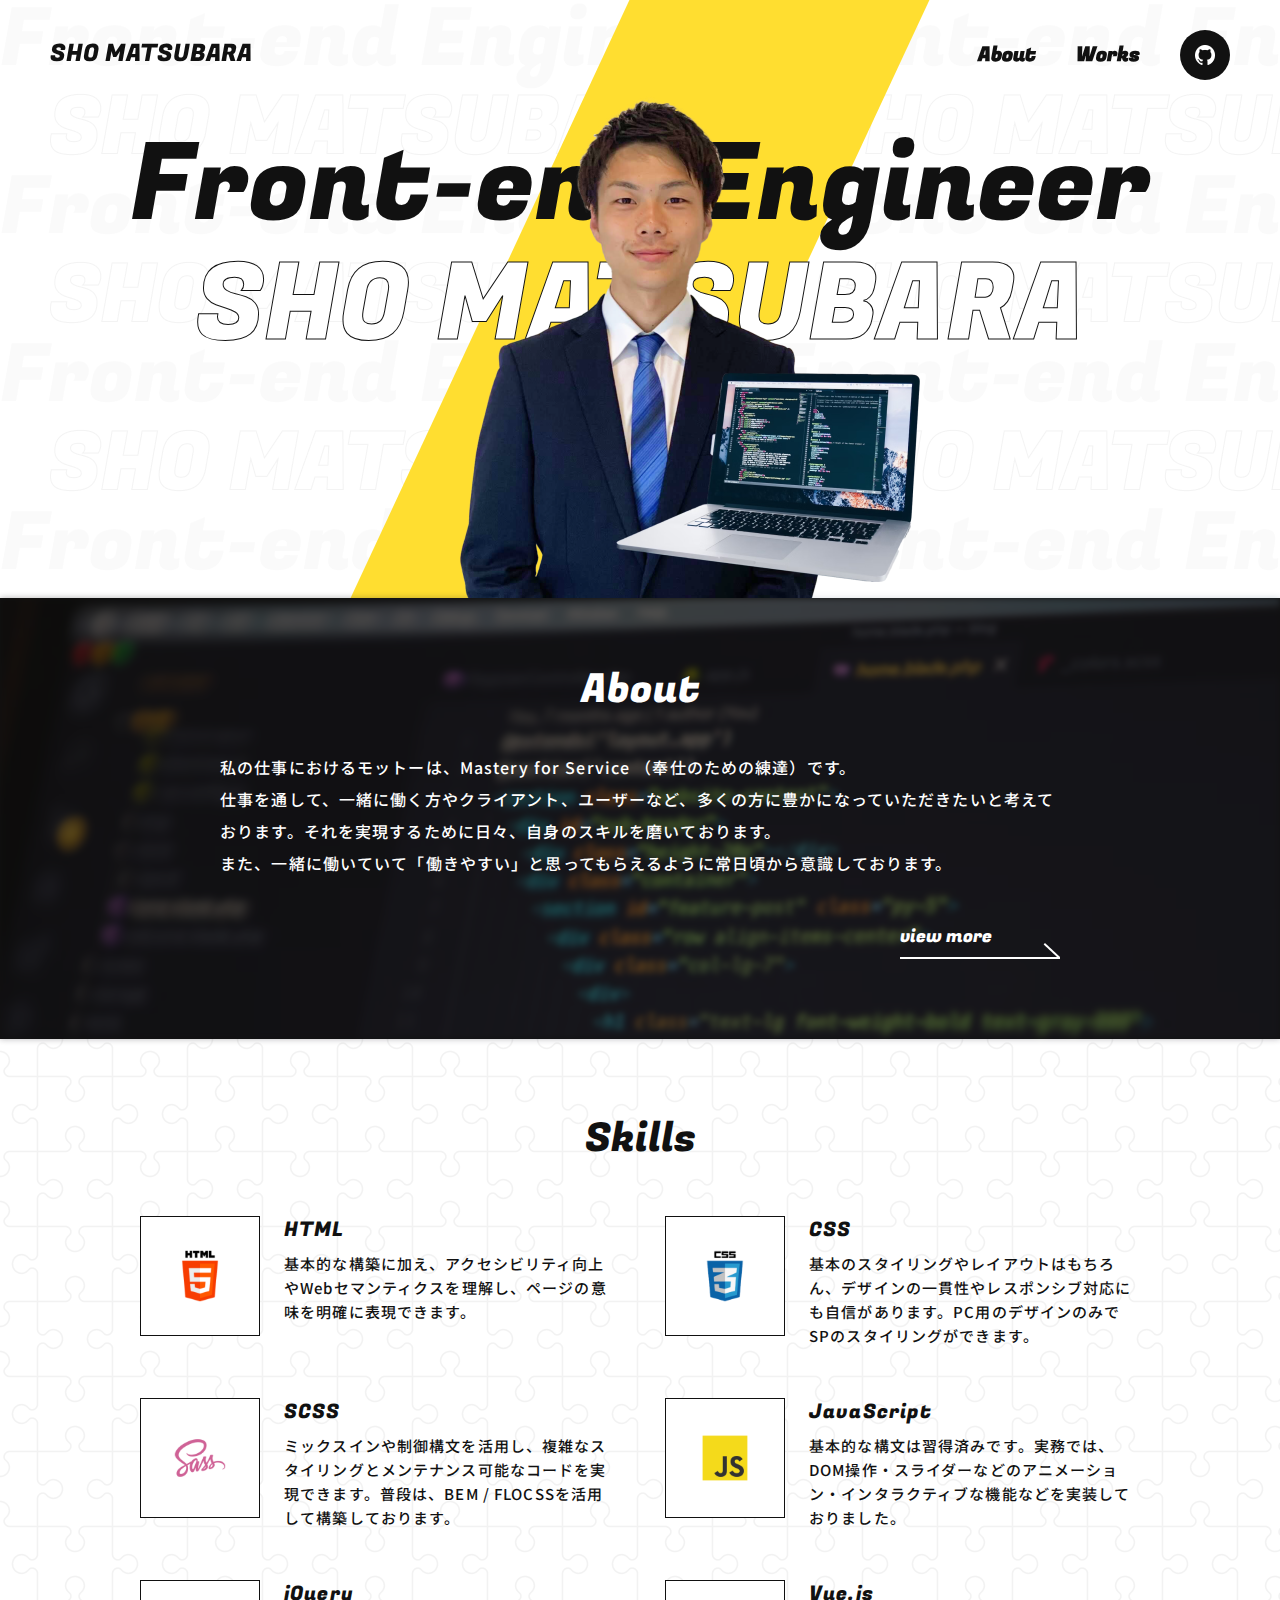
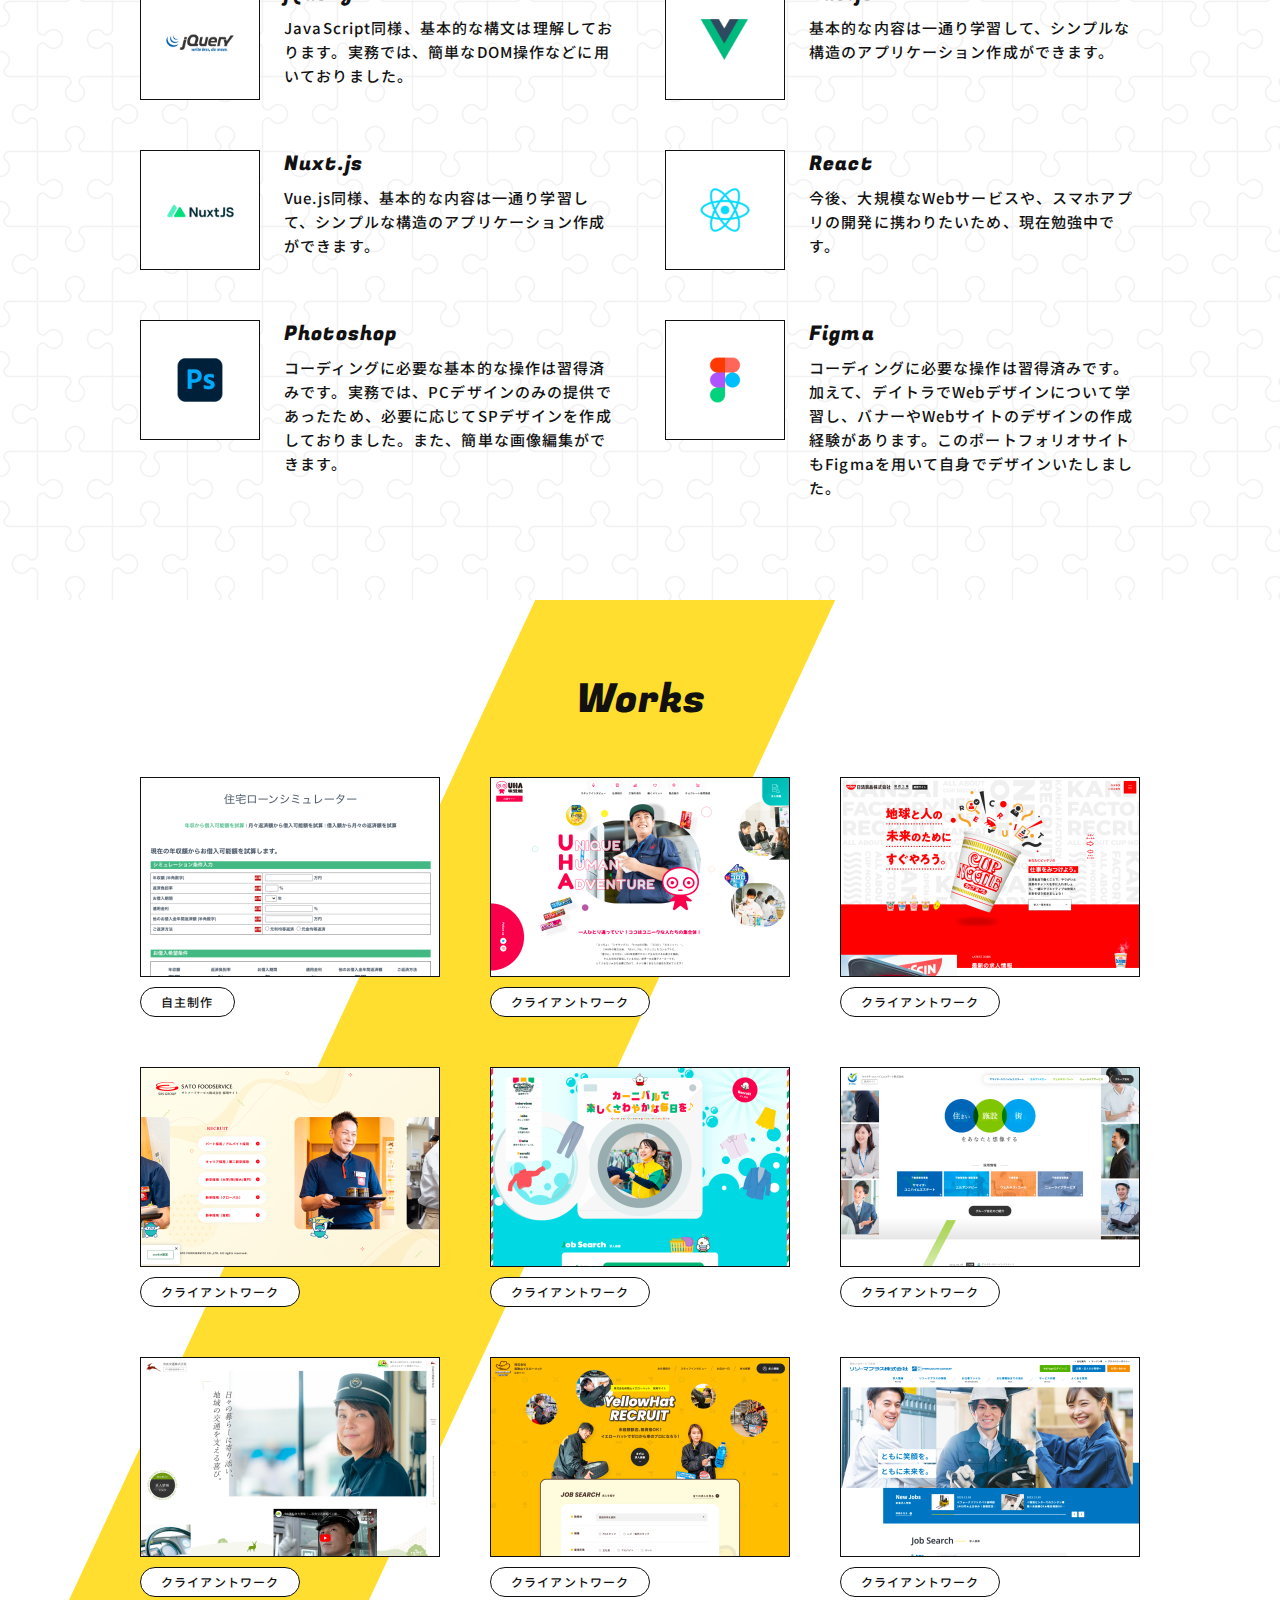
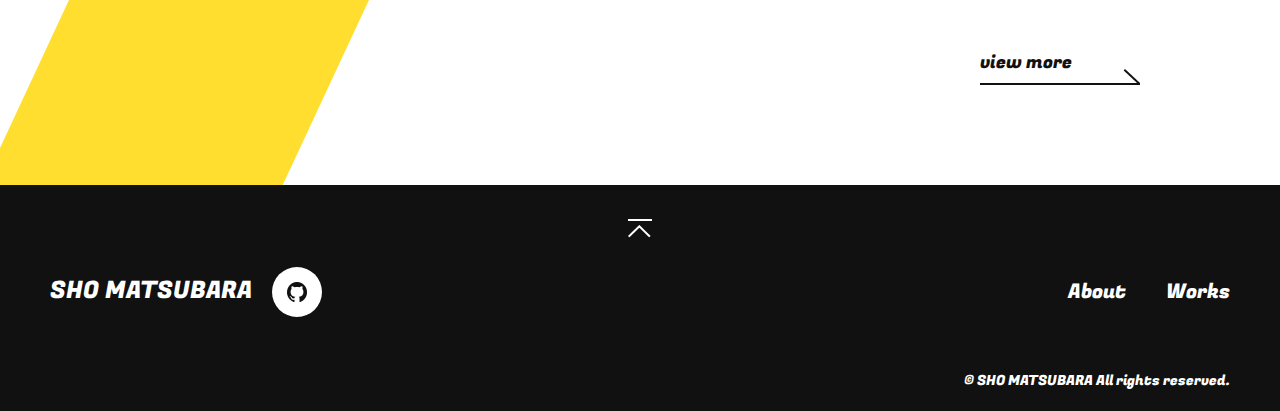
==== index.html @ 03795809 "fv anime" ====
<!DOCTYPE html>
<html lang="ja">
  <head prefix="og: http://ogp.me/ns# fb: http://ogp.me/ns/fb# article: http://ogp.me/ns/article#">
    <meta charset="utf-8" />
    <meta name="viewport" content="width=1024" />
    <script>
      var metalist = document.getElementsByTagName("meta");
      var ua = navigator.userAgent;
      for (var i = 0; i < metalist.length; i++) {
        var name = metalist[i].getAttribute("name");
        if (name && name.toLowerCase() === "viewport") {
          if (ua.indexOf("iPhone") > 0 || (ua.indexOf("Android") > 0 && ua.indexOf("Mobile") > 0)) {
            metalist[i].setAttribute("content", "width=device-width");
            break;
          }
        }
      }
    </script>
    <meta http-equiv="X-UA-Compatible" content="IE=edge" />

    <title>SHO MATSUBARA | ポートフォリオサイト</title>

    <meta name="description" content="" />
    <meta name="keywords" content="" />
    <meta name="author" content="" />

    <meta name="robots" content="noindex" />
    <meta name="robots" content="nofollow" />
    <meta name="robots" content="noarchive" />

    <!-- SNS -->

    <!-- fonts -->
    <link rel="preconnect" href="https://fonts.googleapis.com" />
    <link rel="preconnect" href="https://fonts.gstatic.com" crossorigin />
    <link
      href="https://fonts.googleapis.com/css2?family=Fugaz+One&family=Noto+Sans+JP:wght@500&display=swap"
      rel="stylesheet"
    />

    <!-- styles -->
    <!-- 共通 -->
    <link rel="stylesheet" href="css/style.css" />
  </head>

  <body class="front-page once">
    <!-- ローディング -->
    <div id="loading">
      <div class="loading__inner">
        <div class="loading__txt eng">
          <span>N</span>
          <span>O</span>
          <span>W</span>
          <span>&nbsp;</span>
          <span>L</span>
          <span>O</span>
          <span>A</span>
          <span>D</span>
          <span>I</span>
          <span>N</span>
          <span>G</span>
        </div>
      </div>
    </div>

    <!-- ハンバーガーメニュー（共通） -->
    <div class="hamburger">
      <div class="hamburger__menu">
        <div class="hamburger__menu__inner">
          <div class="hamburger__menu__wrap">
            <h1 class="hamburger__commonLogo commonLogo -black">
              <a href="index.htm" class="ro">
                <span class="eng">SHO MATSUBARA</span>
              </a>
            </h1>
            <div class="hamburger__commonIcon commonIcon -black">
              <a href="https://github.com/s-matsubara1217" target="_blank" class="ro">
                <img src="img/common/icon_github_white.png" alt="GitHub アイコン" height="20" />
              </a>
            </div>
          </div>
          <nav class="hamburger__nav">
            <ul class="hamburger__nav__list">
              <li class="hamburger__nav__list__item">
                <a href="index.html" class="ro">
                  <div class="eng">Top</div>
                </a>
              </li>
              <li class="hamburger__nav__list__item">
                <a href="about.html" class="ro">
                  <div class="eng">About</div>
                </a>
              </li>
              <li class="hamburger__nav__list__item">
                <a href="works_l.html" class="ro">
                  <div class="eng">Works</div>
                </a>
              </li>
            </ul>
          </nav>
        </div>
      </div>
      <div class="hamburger__menu__close">
        <span></span>
        <span></span>
      </div>
    </div>

    <div id="container">
      <!-- ヘッダー（共通） -->
      <header class="header">
        <div class="header__inner">
          <h1 class="header__commonLogo commonLogo -black">
            <a href="index.htm" class="ro">
              <span class="eng">SHO MATSUBARA</span>
            </a>
          </h1>
          <div class="header__links">
            <nav class="header__nav">
              <ul class="header__nav__list">
                <li class="header__nav__list__item">
                  <a href="about.html" class="ro">
                    <div class="eng">About</div>
                  </a>
                </li>
                <li class="header__nav__list__item">
                  <a href="works_l.html" class="ro">
                    <div class="eng">Works</div>
                  </a>
                </li>
              </ul>
            </nav>
            <div class="header__commonIcon commonIcon -black">
              <a href="https://github.com/s-matsubara1217" target="_blank" class="ro">
                <img src="img/common/icon_github_white.png" alt="GitHub アイコン" height="20" />
              </a>
            </div>
          </div>
          <div class="header__hamburger -hamburger">
            <div class="btn">
              <span></span>
              <span></span>
              <span></span>
            </div>
          </div>
        </div>
      </header>
      <!-- メインビジュアル -->
      <div class="mainVisual">
        <div class="mainVisual__commonYellowLine commonYellowLine"></div>
        <div class="mainVisual__hero">
          <div class="mainVisual__hero__human">
            <img src="img/index/mv__hero.png" alt="人物イメージ" height="502" />
          </div>
          <div class="mainVisual__hero__pc">
            <img src="img/index/mv_pc.png" alt="パソコン イメージ" height="209" />
          </div>
        </div>
        <div class="mainVisual__copy">
          <div class="mainVisual__copy__fill">
            <span class="eng">Front-end Engineer</span>
          </div>
          <div class="mainVisual__copy__border">
            <span class="eng">SHO MATSUBARA</span>
          </div>
        </div>
      </div>
      <!-- コンテンツ -->
      <main class="main" id="main">
        <!-- About -->
        <section id="SEC_ABOUT" class="sec__about">
          <div class="about">
            <div class="about__inner l-container-s">
              <div class="about__head">
                <div class="commonHead01 -white">
                  <span class="eng">About</span>
                </div>
              </div>
              <div class="about__body">
                <p class="desc">
                  私の仕事におけるモットーは、Mastery for Service （奉仕のための練達）です。<br
                    class="u-pcOnly"
                  />仕事を通して、一緒に働く方やクライアント、ユーザーなど、多くの方に豊かになっていただきたいと考えております。それを実現するために日々、自身のスキルを磨いております。<br
                    class="u-pcOnly"
                  />また、一緒に働いていて「働きやすい」と思ってもらえるように常日頃から意識しております。
                </p>
                <div class="about__commonBtn01 commonBtn01 -white">
                  <a href="about.html">
                    <span class="eng">view more</span>
                    <span class="arrow">
                      <img
                        src="img/common/arrow_white.png"
                        alt="イメージ"
                        loading="lazy"
                        height="16"
                      />
                    </span>
                  </a>
                </div>
              </div>
            </div>
          </div>
        </section>
        <!-- Skills -->
        <section id="SEC_SKILLS" class="sec__skills">
          <div class="skills">
            <div class="skills__inner l-container-m">
              <div class="skills__head">
                <div class="commonHead01 -black">
                  <span class="eng">Skills</span>
                </div>
              </div>
              <div class="skills__body">
                <ul class="skills__list">
                  <li class="skills__list__item">
                    <div class="imgArea">
                      <div class="img">
                        <img
                          src="img/index/skills_logo01.png"
                          alt="ロゴイメージ"
                          height="72"
                          loading="lazy"
                        />
                      </div>
                    </div>
                    <div class="txtArea">
                      <p class="term">HTML</p>
                      <p class="desc">
                        基本的な構築に加え、アクセシビリティ向上やWebセマンティクスを理解し、ページの意味を明確に表現できます。
                      </p>
                    </div>
                  </li>
                  <li class="skills__list__item">
                    <div class="imgArea">
                      <div class="img">
                        <img
                          src="img/index/skills_logo02.png"
                          alt="ロゴイメージ"
                          height="72"
                          loading="lazy"
                        />
                      </div>
                    </div>
                    <div class="txtArea">
                      <p class="term">CSS</p>
                      <p class="desc">
                        基本のスタイリングやレイアウトはもちろん、デザインの一貫性やレスポンシブ対応にも自信があります。PC用のデザインのみでSPのスタイリングができます。
                      </p>
                    </div>
                  </li>
                  <li class="skills__list__item">
                    <div class="imgArea">
                      <div class="img">
                        <img
                          src="img/index/skills_logo03.png"
                          alt="ロゴイメージ"
                          height="54"
                          loading="lazy"
                        />
                      </div>
                    </div>
                    <div class="txtArea">
                      <p class="term">SCSS</p>
                      <p class="desc">
                        ミックスインや制御構文を活用し、複雑なスタイリングとメンテナンス可能なコードを実現できます。普段は、BEM
                        / FLOCSSを活用して構築しております。
                      </p>
                    </div>
                  </li>
                  <li class="skills__list__item">
                    <div class="imgArea">
                      <div class="img">
                        <img
                          src="img/index/skills_logo04.png"
                          alt="ロゴイメージ"
                          height="64"
                          loading="lazy"
                        />
                      </div>
                    </div>
                    <div class="txtArea">
                      <p class="term">JavaScript</p>
                      <p class="desc">
                        基本的な構文は習得済みです。実務では、DOM操作・スライダーなどのアニメーション・インタラクティブな機能などを実装しておりました。
                      </p>
                    </div>
                  </li>
                  <li class="skills__list__item">
                    <div class="imgArea">
                      <div class="img">
                        <img
                          src="img/index/skills_logo05.png"
                          alt="ロゴイメージ"
                          height="24"
                          loading="lazy"
                        />
                      </div>
                    </div>
                    <div class="txtArea">
                      <p class="term">jQuery</p>
                      <p class="desc">
                        JavaScript同様、基本的な構文は理解しております。実務では、簡単なDOM操作などに用いておりました。
                      </p>
                    </div>
                  </li>
                  <li class="skills__list__item">
                    <div class="imgArea">
                      <div class="img">
                        <img
                          src="img/index/skills_logo06.png"
                          alt="ロゴイメージ"
                          height="60"
                          loading="lazy"
                        />
                      </div>
                    </div>
                    <div class="txtArea">
                      <p class="term">Vue.js</p>
                      <p class="desc">
                        基本的な内容は一通り学習して、シンプルな構造のアプリケーション作成ができます。
                      </p>
                    </div>
                  </li>
                  <li class="skills__list__item">
                    <div class="imgArea">
                      <div class="img">
                        <img
                          src="img/index/skills_logo07.png"
                          alt="ロゴイメージ"
                          height="28"
                          loading="lazy"
                        />
                      </div>
                    </div>
                    <div class="txtArea">
                      <p class="term">Nuxt.js</p>
                      <p class="desc">
                        Vue.js同様、基本的な内容は一通り学習して、シンプルな構造のアプリケーション作成ができます。
                      </p>
                    </div>
                  </li>
                  <li class="skills__list__item">
                    <div class="imgArea">
                      <div class="img">
                        <img
                          src="img/index/skills_logo08.png"
                          alt="ロゴイメージ"
                          height="62"
                          loading="lazy"
                        />
                      </div>
                    </div>
                    <div class="txtArea">
                      <p class="term">React</p>
                      <p class="desc">
                        今後、大規模なWebサービスや、スマホアプリの開発に携わりたいため、現在勉強中です。
                      </p>
                    </div>
                  </li>
                  <li class="skills__list__item">
                    <div class="imgArea">
                      <div class="img">
                        <img
                          src="img/index/skills_logo09.png"
                          alt="ロゴイメージ"
                          height="62"
                          loading="lazy"
                        />
                      </div>
                    </div>
                    <div class="txtArea">
                      <p class="term">Photoshop</p>
                      <p class="desc">
                        コーディングに必要な基本的な操作は習得済みです。実務では、PCデザインのみの提供であったため、必要に応じてSPデザインを作成しておりました。また、簡単な画像編集ができます。
                      </p>
                    </div>
                  </li>
                  <li class="skills__list__item">
                    <div class="imgArea">
                      <div class="img">
                        <img
                          src="img/index/skills_logo10.png"
                          alt="ロゴイメージ"
                          height="64"
                          loading="lazy"
                        />
                      </div>
                    </div>
                    <div class="txtArea">
                      <p class="term">Figma</p>
                      <p class="desc">
                        コーディングに必要な操作は習得済みです。加えて、デイトラでWebデザインについて学習し、バナーやWebサイトのデザインの作成経験があります。このポートフォリオサイトもFigmaを用いて自身でデザインいたしました。
                      </p>
                    </div>
                  </li>
                </ul>
              </div>
            </div>
          </div>
        </section>
        <!-- Works -->
        <section id="SEC_WORKS" class="sec__works">
          <div class="works">
            <div class="works__commonYellowLine commonYellowLine"></div>
            <div class="works__inner l-container-m">
              <div class="works__head">
                <div class="commonHead01 -black">
                  <span class="eng">Works</span>
                </div>
              </div>
              <div class="works__body">
                <ul class="works__list">
                  <!-- [!] SPは最大3件表示 -->
                  <li class="works__list__item">
                    <a href="#">
                      <div class="imgArea">
                        <div class="badge">
                          <span class="eng">Pick<br />Up</span>
                        </div>
                        <div class="img">
                          <img
                            src="img/index/works_img01.jpg"
                            alt="イメージ"
                            class="ofi"
                            loading="lazy"
                          />
                        </div>
                      </div>
                      <span class="workStyle">自主制作</span>
                    </a>
                  </li>
                  <li class="works__list__item">
                    <a href="#">
                      <div class="imgArea">
                        <div class="badge">
                          <span class="eng">Pick<br />Up</span>
                        </div>
                        <div class="img">
                          <img
                            src="img/index/works_img02.jpg"
                            alt="イメージ"
                            class="ofi"
                            loading="lazy"
                          />
                        </div>
                      </div>
                      <span class="workStyle">クライアントワーク</span>
                    </a>
                  </li>
                  <li class="works__list__item">
                    <a href="#">
                      <div class="imgArea">
                        <div class="badge">
                          <span class="eng">Pick<br />Up</span>
                        </div>
                        <div class="img">
                          <img
                            src="img/index/works_img03.jpg"
                            alt="イメージ"
                            class="ofi"
                            loading="lazy"
                          />
                        </div>
                      </div>
                      <span class="workStyle">クライアントワーク</span>
                    </a>
                  </li>
                  <li class="works__list__item">
                    <a href="#">
                      <div class="imgArea">
                        <div class="badge">
                          <span class="eng">Pick<br />Up</span>
                        </div>
                        <div class="img">
                          <img
                            src="img/index/works_img04.jpg"
                            alt="イメージ"
                            class="ofi"
                            loading="lazy"
                          />
                        </div>
                      </div>
                      <span class="workStyle">クライアントワーク</span>
                    </a>
                  </li>
                  <li class="works__list__item">
                    <a href="#">
                      <div class="imgArea">
                        <div class="badge">
                          <span class="eng">Pick<br />Up</span>
                        </div>
                        <div class="img">
                          <img
                            src="img/index/works_img05.jpg"
                            alt="イメージ"
                            class="ofi"
                            loading="lazy"
                          />
                        </div>
                      </div>
                      <span class="workStyle">クライアントワーク</span>
                    </a>
                  </li>
                  <li class="works__list__item">
                    <a href="#">
                      <div class="imgArea">
                        <div class="badge">
                          <span class="eng">Pick<br />Up</span>
                        </div>
                        <div class="img">
                          <img
                            src="img/index/works_img06.jpg"
                            alt="イメージ"
                            class="ofi"
                            loading="lazy"
                          />
                        </div>
                      </div>
                      <span class="workStyle">クライアントワーク</span>
                    </a>
                  </li>
                  <li class="works__list__item">
                    <a href="#">
                      <div class="imgArea">
                        <div class="badge">
                          <span class="eng">Pick<br />Up</span>
                        </div>
                        <div class="img">
                          <img
                            src="img/index/works_img07.jpg"
                            alt="イメージ"
                            class="ofi"
                            loading="lazy"
                          />
                        </div>
                      </div>
                      <span class="workStyle">クライアントワーク</span>
                    </a>
                  </li>
                  <li class="works__list__item">
                    <a href="#">
                      <div class="imgArea">
                        <div class="badge">
                          <span class="eng">Pick<br />Up</span>
                        </div>
                        <div class="img">
                          <img
                            src="img/index/works_img08.jpg"
                            alt="イメージ"
                            class="ofi"
                            loading="lazy"
                          />
                        </div>
                      </div>
                      <span class="workStyle">クライアントワーク</span>
                    </a>
                  </li>
                  <li class="works__list__item">
                    <a href="#">
                      <div class="imgArea">
                        <div class="badge">
                          <span class="eng">Pick<br />Up</span>
                        </div>
                        <div class="img">
                          <img
                            src="img/index/works_img09.jpg"
                            alt="イメージ"
                            class="ofi"
                            loading="lazy"
                          />
                        </div>
                      </div>
                      <span class="workStyle">クライアントワーク</span>
                    </a>
                  </li>
                </ul>
                <div class="works__commonBtn01 commonBtn01 -black">
                  <a href="works_l.html">
                    <span class="eng">view more</span>
                    <span class="arrow">
                      <img
                        src="img/common/arrow_black.png"
                        alt="イメージ"
                        loading="lazy"
                        height="16"
                      />
                    </span>
                  </a>
                </div>
              </div>
            </div>
          </div>
        </section>
      </main>
      <!-- フッター（共通） -->
      <footer class="footer">
        <div class="footer__inner l-container-xl">
          <span class="pagetop">
            <a href="#container" class="ro">
              <img src="img/common/pagetop.png" alt="ページトップ" height="28" />
            </a>
          </span>
          <div class="footer__body">
            <div class="footer__body__left">
              <div class="footer__commonLogo commonLogo -white">
                <a href="index.htm" class="ro">
                  <span class="eng">SHO MATSUBARA</span>
                </a>
              </div>
              <div class="footer__commonIcon commonIcon -white">
                <a href="https://github.com/s-matsubara1217" target="_blank" class="ro">
                  <img src="img/common/icon_github_black.png" alt="GitHub アイコン" height="20" />
                </a>
              </div>
            </div>
            <div class="footer__body__right">
              <nav class="footer__nav">
                <ul class="footer__nav__list">
                  <li class="footer__nav__list__item">
                    <a href="about.html" class="ro">
                      <span class="eng">About</span>
                    </a>
                  </li>
                  <li class="footer__nav__list__item">
                    <a href="works_l.html" class="ro">
                      <span class="eng">Works</span>
                    </a>
                  </li>
                </ul>
              </nav>
            </div>
          </div>
          <div class="footer__cr">
            <span class="eng">&copy; SHO MATSUBARA All rights reserved.</span>
          </div>
        </div>
      </footer>
    </div>

    <!-- JavaScript -->
    <!-- 共通 -->
    <script src="js/vendor/jquery-3.4.1.min.js"></script>
    <script src="js/script.js"></script>
    <!--[!] 固有 -->
    <script src="js/index.js"></script>
  </body>
</html>
---- css/style.css ----
@charset "UTF-8";
/* ============================================
// normalize.css v3.0.2 | MIT License | git.io/normalize
// ==========================================*/
/**
 * 1. Set default font family to sans-serif.
 * 2. Prevent iOS text size adjust after orientation change, without disabling
 *    user zoom.
 */
html {
  font-family: sans-serif; /* 1 */
  -ms-text-size-adjust: 100%; /* 2 */
  -webkit-text-size-adjust: 100%; /* 2 */
}

/**
 * Remove default margin.
 */
body {
  margin: 0;
}

/* HTML5 display definitions
   ========================================================================== */
/**
 * Correct `block` display not defined for any HTML5 element in IE 8/9.
 * Correct `block` display not defined for `details` or `summary` in IE 10/11
 * and Firefox.
 * Correct `block` display not defined for `main` in IE 11.
 */
article,
aside,
details,
figcaption,
figure,
footer,
header,
hgroup,
main,
menu,
nav,
section,
summary {
  display: block;
}

/**
 * 1. Correct `inline-block` display not defined in IE 8/9.
 * 2. Normalize vertical alignment of `progress` in Chrome, Firefox, and Opera.
 */
audio,
canvas,
progress,
video {
  display: inline-block; /* 1 */
  vertical-align: baseline; /* 2 */
}

/**
 * Prevent modern browsers from displaying `audio` without controls.
 * Remove excess height in iOS 5 devices.
 */
audio:not([controls]) {
  display: none;
  height: 0;
}

/**
 * Address `[hidden]` styling not present in IE 8/9/10.
 * Hide the `template` element in IE 8/9/11, Safari, and Firefox < 22.
 */
[hidden],
template {
  display: none;
}

/* Links
   ========================================================================== */
/**
 * Remove the gray background color from active links in IE 10.
 */
a {
  background-color: transparent;
}

/**
 * Improve readability when focused and also mouse hovered in all browsers.
 */
a:active,
a:hover {
  outline: 0;
}

/* Text-level semantics
   ========================================================================== */
/**
 * Address styling not present in IE 8/9/10/11, Safari, and Chrome.
 */
abbr[title] {
  border-bottom: 1px dotted;
}

/**
 * Address style set to `bolder` in Firefox 4+, Safari, and Chrome.
 */
b,
strong {
  font-weight: bold;
}

/**
 * Address styling not present in Safari and Chrome.
 */
dfn {
  font-style: italic;
}

/**
 * Address variable `h1` font-size and margin within `section` and `article`
 * contexts in Firefox 4+, Safari, and Chrome.
 */
h1 {
  font-size: 2em;
  margin: 0.67em 0;
}

/**
 * Address styling not present in IE 8/9.
 */
mark {
  background: #ff0;
  color: #000;
}

/**
 * Address inconsistent and variable font size in all browsers.
 */
small {
  font-size: 80%;
}

/**
 * Prevent `sub` and `sup` affecting `line-height` in all browsers.
 */
sub,
sup {
  font-size: 75%;
  line-height: 0;
  position: relative;
  vertical-align: baseline;
}

sup {
  top: -0.5em;
}

sub {
  bottom: -0.25em;
}

/* Embedded content
   ========================================================================== */
/**
 * Remove border when inside `a` element in IE 8/9/10.
 */
img {
  border: 0;
}

/**
 * Correct overflow not hidden in IE 9/10/11.
 */
svg:not(:root) {
  overflow: hidden;
}

/* Grouping content
   ========================================================================== */
/**
 * Address margin not present in IE 8/9 and Safari.
 */
figure {
  margin: 1em 40px;
}

/**
 * Address differences between Firefox and other browsers.
 */
hr {
  -webkit-box-sizing: content-box;
          box-sizing: content-box;
  height: 0;
}

/**
 * Contain overflow in all browsers.
 */
pre {
  overflow: auto;
}

/**
 * Address odd `em`-unit font size rendering in all browsers.
 */
code,
kbd,
pre,
samp {
  font-family: monospace, monospace;
  font-size: 1em;
}

/* Forms
   ========================================================================== */
/**
 * Known limitation: by default, Chrome and Safari on OS X allow very limited
 * styling of `select`, unless a `border` property is set.
 */
/**
 * 1. Correct color not being inherited.
 *    Known issue: affects color of disabled elements.
 * 2. Correct font properties not being inherited.
 * 3. Address margins set differently in Firefox 4+, Safari, and Chrome.
 */
button,
input,
optgroup,
select,
textarea {
  color: inherit; /* 1 */
  font: inherit; /* 2 */
  margin: 0; /* 3 */
}

/**
 * Address `overflow` set to `hidden` in IE 8/9/10/11.
 */
button {
  overflow: visible;
}

/**
 * Address inconsistent `text-transform` inheritance for `button` and `select`.
 * All other form control elements do not inherit `text-transform` values.
 * Correct `button` style inheritance in Firefox, IE 8/9/10/11, and Opera.
 * Correct `select` style inheritance in Firefox.
 */
button,
select {
  text-transform: none;
}

/**
 * 1. Avoid the WebKit bug in Android 4.0.* where (2) destroys native `audio`
 *    and `video` controls.
 * 2. Correct inability to style clickable `input` types in iOS.
 * 3. Improve usability and consistency of cursor style between image-type
 *    `input` and others.
 */
button,
html input[type=button],
input[type=reset],
input[type=submit] {
  -webkit-appearance: button; /* 2 */
  cursor: pointer; /* 3 */
}

/**
 * Re-set default cursor for disabled elements.
 */
button[disabled],
html input[disabled] {
  cursor: default;
}

/**
 * Remove inner padding and border in Firefox 4+.
 */
button::-moz-focus-inner,
input::-moz-focus-inner {
  border: 0;
  padding: 0;
}

/**
 * Address Firefox 4+ setting `line-height` on `input` using `!important` in
 * the UA stylesheet.
 */
input {
  line-height: normal;
}

/**
 * It's recommended that you don't attempt to style these elements.
 * Firefox's implementation doesn't respect box-sizing, padding, or width.
 *
 * 1. Address box sizing set to `content-box` in IE 8/9/10.
 * 2. Remove excess padding in IE 8/9/10.
 */
input[type=checkbox],
input[type=radio] {
  -webkit-box-sizing: border-box;
          box-sizing: border-box; /* 1 */
  padding: 0; /* 2 */
}

/**
 * Fix the cursor style for Chrome's increment/decrement buttons. For certain
 * `font-size` values of the `input`, it causes the cursor style of the
 * decrement button to change from `default` to `text`.
 */
input[type=number]::-webkit-inner-spin-button,
input[type=number]::-webkit-outer-spin-button {
  height: auto;
}

/**
 * 1. Address `appearance` set to `searchfield` in Safari and Chrome.
 * 2. Address `box-sizing` set to `border-box` in Safari and Chrome
 *    (include `-moz` to future-proof).
 */
input[type=search] {
  -webkit-appearance: textfield; /* 1 */
  -webkit-box-sizing: border-box; /* 2 */
  box-sizing: border-box;
}

/**
 * Remove inner padding and search cancel button in Safari and Chrome on OS X.
 * Safari (but not Chrome) clips the cancel button when the search input has
 * padding (and `textfield` appearance).
 */
input[type=search]::-webkit-search-cancel-button,
input[type=search]::-webkit-search-decoration {
  -webkit-appearance: none;
}

/**
 * Define consistent border, margin, and padding.
 */
fieldset {
  border: 1px solid #c0c0c0;
  margin: 0 2px;
  padding: 0.35em 0.625em 0.75em;
}

/**
 * 1. Correct `color` not being inherited in IE 8/9/10/11.
 * 2. Remove padding so people aren't caught out if they zero out fieldsets.
 */
legend {
  border: 0; /* 1 */
  padding: 0; /* 2 */
}

/**
 * Remove default vertical scrollbar in IE 8/9/10/11.
 */
textarea {
  overflow: auto;
}

/**
 * Don't inherit the `font-weight` (applied by a rule above).
 * NOTE: the default cannot safely be changed in Chrome and Safari on OS X.
 */
optgroup {
  font-weight: bold;
}

/* Tables
   ========================================================================== */
/**
 * Remove most spacing between table cells.
 */
table {
  border-collapse: collapse;
  border-spacing: 0;
}

td,
th {
  padding: 0;
}

/*--------------------
	color
--------------------*/
/*--------------------
	font-family
--------------------*/
/*--------------------
	cubic-bezier
--------------------*/
/*--------------------
	その他
--------------------*/
/*--------------------
	break-points
--------------------*/
/* ▼使い方
***********************
	@include mq(tab) {
	color: hoge;
	}
***********************/
/*--------------------
	アスペクト比固定
--------------------*/
/*--------------------
	アニメーション
--------------------*/
/* ============================================
// RESET
// ==========================================*/
* {
  -webkit-box-sizing: border-box;
  box-sizing: border-box;
}

body, div, dl, dt, dd, ul, ol, li, h1, h2, h3, h4, h5, h6, pre, code, form, fieldset, legend, input, textarea, p, blockquote, th, td {
  margin: 0;
  padding: 0;
}

h1, h2, h3, h4, h5, h6 {
  font-size: 100%;
  font-weight: normal;
}

a {
  outline: none;
  text-decoration: none;
}

li {
  list-style: none;
}

img {
  vertical-align: bottom;
  -webkit-backface-visibility: hidden;
  backface-visibility: hidden;
}

.clearfix:after {
  content: ".";
  display: block;
  height: 0;
  clear: both;
  visibility: hidden;
}

/* ============================================
// BASE
// ==========================================*/
/*--------------------
	html,body
--------------------*/
html,
body {
  height: 100%;
  min-width: 1024px;
}
@media all and (max-width: 834px) {
  html,
  body {
    min-width: inherit;
  }
}

html {
  font-size: 62.5%;
}

body {
  position: relative;
  font-family: "Noto Sans JP", sans-serif;
  font-size: 1.5rem;
  font-weight: 500;
  color: #111111;
  line-height: 2;
  letter-spacing: 0.075em;
  -webkit-text-size-adjust: none;
  -webkit-overflow-scrolling: touch;
}
@media all and (max-width: 834px) {
  body {
    font-size: 1.4rem;
    background-size: auto;
  }
}

/*--------------------
	ローディング
--------------------*/
#loading {
  display: none;
  opacity: 1;
  position: fixed;
  top: 0;
  bottom: 0;
  left: 0;
  right: 0;
  z-index: 9999999;
  background: #fff;
  pointer-events: none;
  -webkit-transition: opacity 0.4s linear, -webkit-transform 0.4s;
  transition: opacity 0.4s linear, -webkit-transform 0.4s;
  transition: opacity 0.4s linear, transform 0.4s;
  transition: opacity 0.4s linear, transform 0.4s, -webkit-transform 0.4s;
}
#loading::after {
  content: "";
  display: inline-block;
  background-image: url(../../img/index/mv_bg_text.png);
  background-size: auto;
  background-repeat: repeat;
  width: 100%;
  height: 100%;
  position: absolute;
  top: 0;
  left: 0;
  z-index: -1;
}
#loading .loading__inner {
  position: absolute;
  left: 50%;
  top: 50%;
  width: 100%;
  height: 100%;
  display: -webkit-box;
  display: -ms-flexbox;
  display: flex;
  -webkit-box-orient: vertical;
  -webkit-box-direction: normal;
      -ms-flex-direction: column;
          flex-direction: column;
  -webkit-box-pack: center;
      -ms-flex-pack: center;
          justify-content: center;
  -webkit-box-align: center;
      -ms-flex-align: center;
          align-items: center;
  -webkit-transform: translate(-50%, -50%);
          transform: translate(-50%, -50%);
}
#loading .loading__txt {
  text-align: center;
  font-size: 5rem;
  font-weight: bold;
}
@media all and (max-width: 834px) {
  #loading .loading__txt {
    font-size: 3.6rem;
  }
}
#loading .loading__txt span {
  display: inline-block;
  letter-spacing: normal;
  -webkit-transform: scale(0.8);
          transform: scale(0.8);
  -webkit-animation: text-scale 0.6s ease-in-out infinite alternate;
          animation: text-scale 0.6s ease-in-out infinite alternate;
  color: #111111;
}
#loading .loading__txt span:nth-child(1) {
  -webkit-animation-delay: 0.1s;
          animation-delay: 0.1s;
}
#loading .loading__txt span:nth-child(2) {
  -webkit-animation-delay: 0.2s;
          animation-delay: 0.2s;
}
#loading .loading__txt span:nth-child(3) {
  -webkit-animation-delay: 0.3s;
          animation-delay: 0.3s;
}
#loading .loading__txt span:nth-child(4) {
  -webkit-animation-delay: 0.4s;
          animation-delay: 0.4s;
}
#loading .loading__txt span:nth-child(5) {
  -webkit-animation-delay: 0.5s;
          animation-delay: 0.5s;
}
#loading .loading__txt span:nth-child(6) {
  -webkit-animation-delay: 0.6s;
          animation-delay: 0.6s;
}
#loading .loading__txt span:nth-child(7) {
  -webkit-animation-delay: 0.7s;
          animation-delay: 0.7s;
}
#loading .loading__txt span:nth-child(8) {
  -webkit-animation-delay: 0.8s;
          animation-delay: 0.8s;
}
#loading .loading__txt span:nth-child(9) {
  -webkit-animation-delay: 0.9s;
          animation-delay: 0.9s;
}
#loading .loading__txt span:nth-child(10) {
  -webkit-animation-delay: 1s;
          animation-delay: 1s;
}
#loading .loading__txt span:nth-child(11) {
  -webkit-animation-delay: 1.1s;
          animation-delay: 1.1s;
}
#loading .loading__txt span:nth-child(12) {
  -webkit-animation-delay: 1.2s;
          animation-delay: 1.2s;
}
#loading .loading__txt span:nth-child(13) {
  -webkit-animation-delay: 1.3s;
          animation-delay: 1.3s;
}
#loading .loading__txt span:nth-child(14) {
  -webkit-animation-delay: 1.4s;
          animation-delay: 1.4s;
}
#loading .loading__txt span:nth-child(15) {
  -webkit-animation-delay: 1.5s;
          animation-delay: 1.5s;
}
.js-loaded #loading {
  opacity: 0;
  -webkit-transform: scale(1.35);
          transform: scale(1.35);
}
.js-loaded #loading:after {
  opacity: 0;
}
.front-page.once #loading {
  display: block;
}

@-webkit-keyframes text-scale {
  0% {
    -webkit-transform: scale(0.8);
            transform: scale(0.8);
  }
  100% {
    -webkit-transform: scale(1.2);
            transform: scale(1.2);
  }
}

@keyframes text-scale {
  0% {
    -webkit-transform: scale(0.8);
            transform: scale(0.8);
  }
  100% {
    -webkit-transform: scale(1.2);
            transform: scale(1.2);
  }
}
/*--------------------
	#container
--------------------*/
#container {
  width: 100%;
  overflow: hidden;
  position: relative;
  opacity: 0;
}
.js-loaded #container {
  opacity: 1;
}

/*--------------------
	innerWrap
--------------------*/
.innerWrap {
  max-width: 1280px;
  position: relative;
  z-index: 1;
  margin: 0 auto;
  padding: 0 40px;
}
@media all and (max-width: 834px) {
  .innerWrap {
    padding: 0 20px;
  }
}

/*--------------------
	container base (liquid)
--------------------*/
.l-container-xxl, .l-container-xl, .l-container-l, .l-container-m, .l-container-s {
  position: relative;
  width: 100%;
  margin-left: auto;
  margin-right: auto;
  padding-left: 50px;
  padding-right: 50px;
}
@media all and (max-width: 834px) {
  .l-container-xxl, .l-container-xl, .l-container-l, .l-container-m, .l-container-s {
    padding-left: 7%;
    padding-right: 7%;
  }
}

.l-container-s {
  max-width: 940px;
}
.l-container-m {
  max-width: 1100px;
}
.l-container-l {
  max-width: 1200px;
}
.l-container-xl {
  max-width: 1300px;
}
.l-container-xxl {
  max-width: 1400px;
}

/*--------------------
	a
--------------------*/
a {
  color: #111111;
  -webkit-transition: opacity 0.3s, color 0.3s;
  transition: opacity 0.3s, color 0.3s;
}

/*--------------------
	TEL
--------------------*/
@media (min-device-width: 769px) {
  a[href^="tel:"] {
    cursor: default;
    pointer-events: none;
  }
}
/*--------------------
	hover
--------------------*/
@media (hover: hover) {
  .ro:hover {
    opacity: 0.7;
    -webkit-transition: all 0.3s;
    transition: all 0.3s;
  }
}

/*--------------------
	ofi
--------------------*/
.ofi {
  -o-object-fit: cover;
     object-fit: cover;
  width: 100%;
  height: 100%;
}

/*--------------------
	fonts
--------------------*/
.eng {
  font-family: "Fugaz One", sans-serif;
  letter-spacing: 0;
}

/*--------------------
	ios 角丸 回避
--------------------*/
input[type=button], input[type=text], input[type=submit], input[type=image], input[type=search], textarea {
  -webkit-appearance: none;
  border-radius: 0;
}

/*--------------------
	PC SPのみ
--------------------*/
@media all and (max-width: 834px) {
  .u-pcOnly {
    display: none !important;
  }
}

@media all and (max-width: 1200px) {
  .u-pcUpOnly {
    display: none !important;
  }
}

@media all and (min-width: 835px) {
  .u-spOnly {
    display: none !important;
  }
}

/*========================================
\\ Animation
//======================================*/
/*--------------------
	anime
--------------------*/
.anime.-fadeIn {
  opacity: 0;
}
.anime.-fadeIn.js-active {
  -webkit-animation: fadein-opacity 600ms cubic-bezier(0.61, 1, 0.88, 1) 100ms;
  animation: fadein-opacity 600ms cubic-bezier(0.61, 1, 0.88, 1) 100ms;
  -webkit-animation-fill-mode: both;
  animation-fill-mode: both;
}
.anime.-slideIn-t-40 {
  opacity: 0;
}
.anime.-slideIn-t-40.js-active {
  -webkit-animation: fadein-t-40 500ms cubic-bezier(0.61, 1, 0.88, 1) 100ms;
  animation: fadein-t-40 500ms cubic-bezier(0.61, 1, 0.88, 1) 100ms;
  -webkit-animation-fill-mode: both;
  animation-fill-mode: both;
}
.anime.-slideIn-b-20 {
  opacity: 0;
}
.anime.-slideIn-b-20.js-active {
  -webkit-animation: fadein-b-20 600ms cubic-bezier(0.34, 1.88, 0.64, 1) 100ms;
  animation: fadein-b-20 600ms cubic-bezier(0.34, 1.88, 0.64, 1) 100ms;
  -webkit-animation-fill-mode: both;
  animation-fill-mode: both;
}
.anime.-slideIn-b-40 {
  opacity: 0;
}
.anime.-slideIn-b-40.js-active {
  -webkit-animation: fadein-b-40 400ms cubic-bezier(0.61, 1, 0.88, 1) 100ms;
  animation: fadein-b-40 400ms cubic-bezier(0.61, 1, 0.88, 1) 100ms;
  -webkit-animation-fill-mode: both;
  animation-fill-mode: both;
}
.anime.-slideIn-b-character {
  opacity: 0;
}
.anime.-slideIn-b-character.js-active {
  -webkit-animation: fadein-b-character 800ms cubic-bezier(0.61, 1, 0.88, 1) 100ms;
  animation: fadein-b-character 800ms cubic-bezier(0.61, 1, 0.88, 1) 100ms;
  -webkit-animation-fill-mode: both;
  animation-fill-mode: both;
}
.anime.-slideIn-b-60 {
  opacity: 0;
}
.anime.-slideIn-b-60.js-active {
  -webkit-animation: fadein-b-40 500ms cubic-bezier(0.61, 1, 0.88, 1) 100ms;
  animation: fadein-b-40 500ms cubic-bezier(0.61, 1, 0.88, 1) 100ms;
  -webkit-animation-fill-mode: both;
  animation-fill-mode: both;
}
.anime.-boundOut-b-40 {
  opacity: 0;
}
.anime.-boundOut-b-40.js-active {
  -webkit-animation: fadein-b-40 800ms cubic-bezier(0.34, 1.88, 0.64, 1) 100ms;
  animation: fadein-b-40 800ms cubic-bezier(0.34, 1.88, 0.64, 1) 100ms;
  -webkit-animation-fill-mode: both;
  animation-fill-mode: both;
}
.anime.-slideIn-r-40 {
  opacity: 0;
}
.anime.-slideIn-r-40.js-active {
  -webkit-animation: fadein-r-40 500ms cubic-bezier(0.61, 1, 0.88, 1) 100ms;
  animation: fadein-r-40 500ms cubic-bezier(0.61, 1, 0.88, 1) 100ms;
  -webkit-animation-fill-mode: both;
  animation-fill-mode: both;
}
.anime.-slideIn-r-40.-delay.js-active {
  -webkit-animation: fadein-r-40 500ms cubic-bezier(0.61, 1, 0.88, 1) 250ms;
  animation: fadein-r-40 500ms cubic-bezier(0.61, 1, 0.88, 1) 250ms;
  -webkit-animation-fill-mode: both;
  animation-fill-mode: both;
}
.anime.-slideIn-l-40 {
  opacity: 0;
}
.anime.-slideIn-l-40.js-active {
  -webkit-animation: fadein-l-40 500ms cubic-bezier(0.61, 1, 0.88, 1) 100ms;
  animation: fadein-l-40 500ms cubic-bezier(0.61, 1, 0.88, 1) 100ms;
  -webkit-animation-fill-mode: both;
  animation-fill-mode: both;
}
.anime.-slideIn-tr-20 {
  opacity: 0;
}
.anime.-slideIn-tr-20.js-active {
  -webkit-animation: fadein-tr-20 500ms cubic-bezier(0.61, 1, 0.88, 1) 100ms;
  animation: fadein-tr-20 500ms cubic-bezier(0.61, 1, 0.88, 1) 100ms;
  -webkit-animation-fill-mode: both;
  animation-fill-mode: both;
}
.anime.-scale {
  -webkit-transform: scale(0);
          transform: scale(0);
}
.anime.-scale.js-active {
  -webkit-animation: scale-0-1 500ms cubic-bezier(0.61, 1, 0.88, 1) 100ms;
  animation: scale-0-1 500ms cubic-bezier(0.61, 1, 0.88, 1) 100ms;
  -webkit-animation-fill-mode: both;
  animation-fill-mode: both;
}
.anime.-halfscale {
  -webkit-transform: scale(0.5);
          transform: scale(0.5);
  opacity: 0;
  -webkit-transition: all 0.5s;
  transition: all 0.5s;
  -webkit-transition-timing-function: ease-in-out;
          transition-timing-function: ease-in-out;
  -webkit-transition-delay: 0.15s;
          transition-delay: 0.15s;
}
.anime.-halfscale.js-active {
  -webkit-transform: scale(1);
          transform: scale(1);
  opacity: 1;
}
.anime.-scaleInImg {
  overflow: hidden;
}
.anime.-scaleInImg img {
  display: block;
  -webkit-transform: scale(1.25);
          transform: scale(1.25);
  -webkit-transition: opacity 0.5s, -webkit-transform 0.5s;
  transition: opacity 0.5s, -webkit-transform 0.5s;
  transition: transform 0.5s, opacity 0.5s;
  transition: transform 0.5s, opacity 0.5s, -webkit-transform 0.5s;
  -webkit-transition-timing-function: ease;
          transition-timing-function: ease;
  opacity: 0;
}
.anime.-scaleInImg.js-active img {
  opacity: 1;
  -webkit-transform: scale(1);
          transform: scale(1);
}
.anime.-scaleIn102 {
  opacity: 0;
  -webkit-transform: scale(1.02);
          transform: scale(1.02);
  -webkit-transition: opacity 0.4s, -webkit-transform 0.4s;
  transition: opacity 0.4s, -webkit-transform 0.4s;
  transition: transform 0.4s, opacity 0.4s;
  transition: transform 0.4s, opacity 0.4s, -webkit-transform 0.4s;
}
.js-loaded .anime.-scaleIn102.js-active {
  opacity: 1;
  -webkit-transform: scale(1);
          transform: scale(1);
}
.anime.-scaleIn105 {
  opacity: 0;
  -webkit-transform: scale(1.05);
          transform: scale(1.05);
  -webkit-transition: opacity 0.4s, -webkit-transform 0.4s;
  transition: opacity 0.4s, -webkit-transform 0.4s;
  transition: transform 0.4s, opacity 0.4s;
  transition: transform 0.4s, opacity 0.4s, -webkit-transform 0.4s;
}
.js-loaded .anime.-scaleIn105.js-active {
  opacity: 1;
  -webkit-transform: scale(1);
          transform: scale(1);
}
.anime.-for-fadeIn span {
  display: inline-block;
  opacity: 0;
}
.anime.-for-fadeIn.js-active span:nth-child(1) {
  -webkit-animation: fadein-opacity 600ms cubic-bezier(0.34, 1.88, 0.64, 1) 35ms;
  animation: fadein-opacity 600ms cubic-bezier(0.34, 1.88, 0.64, 1) 35ms;
  -webkit-animation-fill-mode: both;
  animation-fill-mode: both;
}
.anime.-for-fadeIn.js-active span:nth-child(2) {
  -webkit-animation: fadein-opacity 600ms cubic-bezier(0.34, 1.88, 0.64, 1) 70ms;
  animation: fadein-opacity 600ms cubic-bezier(0.34, 1.88, 0.64, 1) 70ms;
  -webkit-animation-fill-mode: both;
  animation-fill-mode: both;
}
.anime.-for-fadeIn.js-active span:nth-child(3) {
  -webkit-animation: fadein-opacity 600ms cubic-bezier(0.34, 1.88, 0.64, 1) 105ms;
  animation: fadein-opacity 600ms cubic-bezier(0.34, 1.88, 0.64, 1) 105ms;
  -webkit-animation-fill-mode: both;
  animation-fill-mode: both;
}
.anime.-for-fadeIn.js-active span:nth-child(4) {
  -webkit-animation: fadein-opacity 600ms cubic-bezier(0.34, 1.88, 0.64, 1) 140ms;
  animation: fadein-opacity 600ms cubic-bezier(0.34, 1.88, 0.64, 1) 140ms;
  -webkit-animation-fill-mode: both;
  animation-fill-mode: both;
}
.anime.-for-fadeIn.js-active span:nth-child(5) {
  -webkit-animation: fadein-opacity 600ms cubic-bezier(0.34, 1.88, 0.64, 1) 175ms;
  animation: fadein-opacity 600ms cubic-bezier(0.34, 1.88, 0.64, 1) 175ms;
  -webkit-animation-fill-mode: both;
  animation-fill-mode: both;
}
.anime.-for-fadeIn.js-active span:nth-child(6) {
  -webkit-animation: fadein-opacity 600ms cubic-bezier(0.34, 1.88, 0.64, 1) 210ms;
  animation: fadein-opacity 600ms cubic-bezier(0.34, 1.88, 0.64, 1) 210ms;
  -webkit-animation-fill-mode: both;
  animation-fill-mode: both;
}
.anime.-for-fadeIn.js-active span:nth-child(7) {
  -webkit-animation: fadein-opacity 600ms cubic-bezier(0.34, 1.88, 0.64, 1) 245ms;
  animation: fadein-opacity 600ms cubic-bezier(0.34, 1.88, 0.64, 1) 245ms;
  -webkit-animation-fill-mode: both;
  animation-fill-mode: both;
}
.anime.-for-fadeIn.js-active span:nth-child(8) {
  -webkit-animation: fadein-opacity 600ms cubic-bezier(0.34, 1.88, 0.64, 1) 280ms;
  animation: fadein-opacity 600ms cubic-bezier(0.34, 1.88, 0.64, 1) 280ms;
  -webkit-animation-fill-mode: both;
  animation-fill-mode: both;
}
.anime.-for-fadeIn.js-active span:nth-child(9) {
  -webkit-animation: fadein-opacity 600ms cubic-bezier(0.34, 1.88, 0.64, 1) 315ms;
  animation: fadein-opacity 600ms cubic-bezier(0.34, 1.88, 0.64, 1) 315ms;
  -webkit-animation-fill-mode: both;
  animation-fill-mode: both;
}
.anime.-for-fadeIn.js-active span:nth-child(10) {
  -webkit-animation: fadein-opacity 600ms cubic-bezier(0.34, 1.88, 0.64, 1) 350ms;
  animation: fadein-opacity 600ms cubic-bezier(0.34, 1.88, 0.64, 1) 350ms;
  -webkit-animation-fill-mode: both;
  animation-fill-mode: both;
}
.anime.-for-fadeIn.js-active span:nth-child(11) {
  -webkit-animation: fadein-opacity 600ms cubic-bezier(0.34, 1.88, 0.64, 1) 385ms;
  animation: fadein-opacity 600ms cubic-bezier(0.34, 1.88, 0.64, 1) 385ms;
  -webkit-animation-fill-mode: both;
  animation-fill-mode: both;
}
.anime.-for-fadeIn.js-active span:nth-child(12) {
  -webkit-animation: fadein-opacity 600ms cubic-bezier(0.34, 1.88, 0.64, 1) 420ms;
  animation: fadein-opacity 600ms cubic-bezier(0.34, 1.88, 0.64, 1) 420ms;
  -webkit-animation-fill-mode: both;
  animation-fill-mode: both;
}
.anime.-for-fadeIn.js-active span:nth-child(13) {
  -webkit-animation: fadein-opacity 600ms cubic-bezier(0.34, 1.88, 0.64, 1) 455ms;
  animation: fadein-opacity 600ms cubic-bezier(0.34, 1.88, 0.64, 1) 455ms;
  -webkit-animation-fill-mode: both;
  animation-fill-mode: both;
}
.anime.-for-fadeIn.js-active span:nth-child(14) {
  -webkit-animation: fadein-opacity 600ms cubic-bezier(0.34, 1.88, 0.64, 1) 490ms;
  animation: fadein-opacity 600ms cubic-bezier(0.34, 1.88, 0.64, 1) 490ms;
  -webkit-animation-fill-mode: both;
  animation-fill-mode: both;
}
.anime.-for-fadeIn.js-active span:nth-child(15) {
  -webkit-animation: fadein-opacity 600ms cubic-bezier(0.34, 1.88, 0.64, 1) 525ms;
  animation: fadein-opacity 600ms cubic-bezier(0.34, 1.88, 0.64, 1) 525ms;
  -webkit-animation-fill-mode: both;
  animation-fill-mode: both;
}
.anime.-for-fadeIn.js-active span:nth-child(16) {
  -webkit-animation: fadein-opacity 600ms cubic-bezier(0.34, 1.88, 0.64, 1) 560ms;
  animation: fadein-opacity 600ms cubic-bezier(0.34, 1.88, 0.64, 1) 560ms;
  -webkit-animation-fill-mode: both;
  animation-fill-mode: both;
}
.anime.-for-fadeIn.js-active span:nth-child(17) {
  -webkit-animation: fadein-opacity 600ms cubic-bezier(0.34, 1.88, 0.64, 1) 595ms;
  animation: fadein-opacity 600ms cubic-bezier(0.34, 1.88, 0.64, 1) 595ms;
  -webkit-animation-fill-mode: both;
  animation-fill-mode: both;
}
.anime.-for-fadeIn.js-active span:nth-child(18) {
  -webkit-animation: fadein-opacity 600ms cubic-bezier(0.34, 1.88, 0.64, 1) 630ms;
  animation: fadein-opacity 600ms cubic-bezier(0.34, 1.88, 0.64, 1) 630ms;
  -webkit-animation-fill-mode: both;
  animation-fill-mode: both;
}
.anime.-for-fadeIn.js-active span:nth-child(19) {
  -webkit-animation: fadein-opacity 600ms cubic-bezier(0.34, 1.88, 0.64, 1) 665ms;
  animation: fadein-opacity 600ms cubic-bezier(0.34, 1.88, 0.64, 1) 665ms;
  -webkit-animation-fill-mode: both;
  animation-fill-mode: both;
}
.anime.-for-fadeIn.js-active span:nth-child(20) {
  -webkit-animation: fadein-opacity 600ms cubic-bezier(0.34, 1.88, 0.64, 1) 700ms;
  animation: fadein-opacity 600ms cubic-bezier(0.34, 1.88, 0.64, 1) 700ms;
  -webkit-animation-fill-mode: both;
  animation-fill-mode: both;
}
.anime.-for-fadeIn.js-active span:nth-child(21) {
  -webkit-animation: fadein-opacity 600ms cubic-bezier(0.34, 1.88, 0.64, 1) 735ms;
  animation: fadein-opacity 600ms cubic-bezier(0.34, 1.88, 0.64, 1) 735ms;
  -webkit-animation-fill-mode: both;
  animation-fill-mode: both;
}
.anime.-for-fadeIn.js-active span:nth-child(22) {
  -webkit-animation: fadein-opacity 600ms cubic-bezier(0.34, 1.88, 0.64, 1) 770ms;
  animation: fadein-opacity 600ms cubic-bezier(0.34, 1.88, 0.64, 1) 770ms;
  -webkit-animation-fill-mode: both;
  animation-fill-mode: both;
}
.anime.-for-fadeIn.js-active span:nth-child(23) {
  -webkit-animation: fadein-opacity 600ms cubic-bezier(0.34, 1.88, 0.64, 1) 805ms;
  animation: fadein-opacity 600ms cubic-bezier(0.34, 1.88, 0.64, 1) 805ms;
  -webkit-animation-fill-mode: both;
  animation-fill-mode: both;
}
.anime.-for-fadeIn.js-active span:nth-child(24) {
  -webkit-animation: fadein-opacity 600ms cubic-bezier(0.34, 1.88, 0.64, 1) 840ms;
  animation: fadein-opacity 600ms cubic-bezier(0.34, 1.88, 0.64, 1) 840ms;
  -webkit-animation-fill-mode: both;
  animation-fill-mode: both;
}
.anime.-for-fadeIn.js-active span:nth-child(25) {
  -webkit-animation: fadein-opacity 600ms cubic-bezier(0.34, 1.88, 0.64, 1) 875ms;
  animation: fadein-opacity 600ms cubic-bezier(0.34, 1.88, 0.64, 1) 875ms;
  -webkit-animation-fill-mode: both;
  animation-fill-mode: both;
}
.anime.-for-fadeIn.js-active span:nth-child(26) {
  -webkit-animation: fadein-opacity 600ms cubic-bezier(0.34, 1.88, 0.64, 1) 910ms;
  animation: fadein-opacity 600ms cubic-bezier(0.34, 1.88, 0.64, 1) 910ms;
  -webkit-animation-fill-mode: both;
  animation-fill-mode: both;
}
.anime.-for-fadeIn.js-active span:nth-child(27) {
  -webkit-animation: fadein-opacity 600ms cubic-bezier(0.34, 1.88, 0.64, 1) 945ms;
  animation: fadein-opacity 600ms cubic-bezier(0.34, 1.88, 0.64, 1) 945ms;
  -webkit-animation-fill-mode: both;
  animation-fill-mode: both;
}
.anime.-for-fadeIn.js-active span:nth-child(28) {
  -webkit-animation: fadein-opacity 600ms cubic-bezier(0.34, 1.88, 0.64, 1) 980ms;
  animation: fadein-opacity 600ms cubic-bezier(0.34, 1.88, 0.64, 1) 980ms;
  -webkit-animation-fill-mode: both;
  animation-fill-mode: both;
}
.anime.-for-fadeIn.js-active span:nth-child(29) {
  -webkit-animation: fadein-opacity 600ms cubic-bezier(0.34, 1.88, 0.64, 1) 1015ms;
  animation: fadein-opacity 600ms cubic-bezier(0.34, 1.88, 0.64, 1) 1015ms;
  -webkit-animation-fill-mode: both;
  animation-fill-mode: both;
}
.anime.-for-fadeIn.js-active span:nth-child(30) {
  -webkit-animation: fadein-opacity 600ms cubic-bezier(0.34, 1.88, 0.64, 1) 1050ms;
  animation: fadein-opacity 600ms cubic-bezier(0.34, 1.88, 0.64, 1) 1050ms;
  -webkit-animation-fill-mode: both;
  animation-fill-mode: both;
}
.anime.-for-scaleIn span {
  display: inline-block;
  opacity: 0;
}
.anime.-for-scaleIn.js-active span:nth-child(1) {
  -webkit-animation: fadein-scale 600ms ease-in-out 35ms;
  animation: fadein-scale 600ms ease-in-out 35ms;
  -webkit-animation-fill-mode: both;
  animation-fill-mode: both;
}
.anime.-for-scaleIn.js-active span:nth-child(2) {
  -webkit-animation: fadein-scale 600ms ease-in-out 70ms;
  animation: fadein-scale 600ms ease-in-out 70ms;
  -webkit-animation-fill-mode: both;
  animation-fill-mode: both;
}
.anime.-for-scaleIn.js-active span:nth-child(3) {
  -webkit-animation: fadein-scale 600ms ease-in-out 105ms;
  animation: fadein-scale 600ms ease-in-out 105ms;
  -webkit-animation-fill-mode: both;
  animation-fill-mode: both;
}
.anime.-for-scaleIn.js-active span:nth-child(4) {
  -webkit-animation: fadein-scale 600ms ease-in-out 140ms;
  animation: fadein-scale 600ms ease-in-out 140ms;
  -webkit-animation-fill-mode: both;
  animation-fill-mode: both;
}
.anime.-for-scaleIn.js-active span:nth-child(5) {
  -webkit-animation: fadein-scale 600ms ease-in-out 175ms;
  animation: fadein-scale 600ms ease-in-out 175ms;
  -webkit-animation-fill-mode: both;
  animation-fill-mode: both;
}
.anime.-for-scaleIn.js-active span:nth-child(6) {
  -webkit-animation: fadein-scale 600ms ease-in-out 210ms;
  animation: fadein-scale 600ms ease-in-out 210ms;
  -webkit-animation-fill-mode: both;
  animation-fill-mode: both;
}
.anime.-for-scaleIn.js-active span:nth-child(7) {
  -webkit-animation: fadein-scale 600ms ease-in-out 245ms;
  animation: fadein-scale 600ms ease-in-out 245ms;
  -webkit-animation-fill-mode: both;
  animation-fill-mode: both;
}
.anime.-for-scaleIn.js-active span:nth-child(8) {
  -webkit-animation: fadein-scale 600ms ease-in-out 280ms;
  animation: fadein-scale 600ms ease-in-out 280ms;
  -webkit-animation-fill-mode: both;
  animation-fill-mode: both;
}
.anime.-for-scaleIn.js-active span:nth-child(9) {
  -webkit-animation: fadein-scale 600ms ease-in-out 315ms;
  animation: fadein-scale 600ms ease-in-out 315ms;
  -webkit-animation-fill-mode: both;
  animation-fill-mode: both;
}
.anime.-for-scaleIn.js-active span:nth-child(10) {
  -webkit-animation: fadein-scale 600ms ease-in-out 350ms;
  animation: fadein-scale 600ms ease-in-out 350ms;
  -webkit-animation-fill-mode: both;
  animation-fill-mode: both;
}
.anime.-for-scaleIn.js-active span:nth-child(11) {
  -webkit-animation: fadein-scale 600ms ease-in-out 385ms;
  animation: fadein-scale 600ms ease-in-out 385ms;
  -webkit-animation-fill-mode: both;
  animation-fill-mode: both;
}
.anime.-for-scaleIn.js-active span:nth-child(12) {
  -webkit-animation: fadein-scale 600ms ease-in-out 420ms;
  animation: fadein-scale 600ms ease-in-out 420ms;
  -webkit-animation-fill-mode: both;
  animation-fill-mode: both;
}
.anime.-for-scaleIn.js-active span:nth-child(13) {
  -webkit-animation: fadein-scale 600ms ease-in-out 455ms;
  animation: fadein-scale 600ms ease-in-out 455ms;
  -webkit-animation-fill-mode: both;
  animation-fill-mode: both;
}
.anime.-for-scaleIn.js-active span:nth-child(14) {
  -webkit-animation: fadein-scale 600ms ease-in-out 490ms;
  animation: fadein-scale 600ms ease-in-out 490ms;
  -webkit-animation-fill-mode: both;
  animation-fill-mode: both;
}
.anime.-for-scaleIn.js-active span:nth-child(15) {
  -webkit-animation: fadein-scale 600ms ease-in-out 525ms;
  animation: fadein-scale 600ms ease-in-out 525ms;
  -webkit-animation-fill-mode: both;
  animation-fill-mode: both;
}
.anime.-for-scaleIn.js-active span:nth-child(16) {
  -webkit-animation: fadein-scale 600ms ease-in-out 560ms;
  animation: fadein-scale 600ms ease-in-out 560ms;
  -webkit-animation-fill-mode: both;
  animation-fill-mode: both;
}
.anime.-for-scaleIn.js-active span:nth-child(17) {
  -webkit-animation: fadein-scale 600ms ease-in-out 595ms;
  animation: fadein-scale 600ms ease-in-out 595ms;
  -webkit-animation-fill-mode: both;
  animation-fill-mode: both;
}
.anime.-for-scaleIn.js-active span:nth-child(18) {
  -webkit-animation: fadein-scale 600ms ease-in-out 630ms;
  animation: fadein-scale 600ms ease-in-out 630ms;
  -webkit-animation-fill-mode: both;
  animation-fill-mode: both;
}
.anime.-for-scaleIn.js-active span:nth-child(19) {
  -webkit-animation: fadein-scale 600ms ease-in-out 665ms;
  animation: fadein-scale 600ms ease-in-out 665ms;
  -webkit-animation-fill-mode: both;
  animation-fill-mode: both;
}
.anime.-for-scaleIn.js-active span:nth-child(20) {
  -webkit-animation: fadein-scale 600ms ease-in-out 700ms;
  animation: fadein-scale 600ms ease-in-out 700ms;
  -webkit-animation-fill-mode: both;
  animation-fill-mode: both;
}
.anime.-for-scaleIn.js-active span:nth-child(21) {
  -webkit-animation: fadein-scale 600ms ease-in-out 735ms;
  animation: fadein-scale 600ms ease-in-out 735ms;
  -webkit-animation-fill-mode: both;
  animation-fill-mode: both;
}
.anime.-for-scaleIn.js-active span:nth-child(22) {
  -webkit-animation: fadein-scale 600ms ease-in-out 770ms;
  animation: fadein-scale 600ms ease-in-out 770ms;
  -webkit-animation-fill-mode: both;
  animation-fill-mode: both;
}
.anime.-for-scaleIn.js-active span:nth-child(23) {
  -webkit-animation: fadein-scale 600ms ease-in-out 805ms;
  animation: fadein-scale 600ms ease-in-out 805ms;
  -webkit-animation-fill-mode: both;
  animation-fill-mode: both;
}
.anime.-for-scaleIn.js-active span:nth-child(24) {
  -webkit-animation: fadein-scale 600ms ease-in-out 840ms;
  animation: fadein-scale 600ms ease-in-out 840ms;
  -webkit-animation-fill-mode: both;
  animation-fill-mode: both;
}
.anime.-for-scaleIn.js-active span:nth-child(25) {
  -webkit-animation: fadein-scale 600ms ease-in-out 875ms;
  animation: fadein-scale 600ms ease-in-out 875ms;
  -webkit-animation-fill-mode: both;
  animation-fill-mode: both;
}
.anime.-for-scaleIn.js-active span:nth-child(26) {
  -webkit-animation: fadein-scale 600ms ease-in-out 910ms;
  animation: fadein-scale 600ms ease-in-out 910ms;
  -webkit-animation-fill-mode: both;
  animation-fill-mode: both;
}
.anime.-for-scaleIn.js-active span:nth-child(27) {
  -webkit-animation: fadein-scale 600ms ease-in-out 945ms;
  animation: fadein-scale 600ms ease-in-out 945ms;
  -webkit-animation-fill-mode: both;
  animation-fill-mode: both;
}
.anime.-for-scaleIn.js-active span:nth-child(28) {
  -webkit-animation: fadein-scale 600ms ease-in-out 980ms;
  animation: fadein-scale 600ms ease-in-out 980ms;
  -webkit-animation-fill-mode: both;
  animation-fill-mode: both;
}
.anime.-for-scaleIn.js-active span:nth-child(29) {
  -webkit-animation: fadein-scale 600ms ease-in-out 1015ms;
  animation: fadein-scale 600ms ease-in-out 1015ms;
  -webkit-animation-fill-mode: both;
  animation-fill-mode: both;
}
.anime.-for-scaleIn.js-active span:nth-child(30) {
  -webkit-animation: fadein-scale 600ms ease-in-out 1050ms;
  animation: fadein-scale 600ms ease-in-out 1050ms;
  -webkit-animation-fill-mode: both;
  animation-fill-mode: both;
}
.anime.-for-boundIn-b-20 span {
  display: inline-block;
  opacity: 0;
}
.anime.-for-boundIn-b-20.js-active span:nth-child(1) {
  -webkit-animation: fadein-b-20 600ms cubic-bezier(0.34, 1.88, 0.64, 1) 35ms;
  animation: fadein-b-20 600ms cubic-bezier(0.34, 1.88, 0.64, 1) 35ms;
  -webkit-animation-fill-mode: both;
  animation-fill-mode: both;
}
.anime.-for-boundIn-b-20.js-active span:nth-child(2) {
  -webkit-animation: fadein-b-20 600ms cubic-bezier(0.34, 1.88, 0.64, 1) 70ms;
  animation: fadein-b-20 600ms cubic-bezier(0.34, 1.88, 0.64, 1) 70ms;
  -webkit-animation-fill-mode: both;
  animation-fill-mode: both;
}
.anime.-for-boundIn-b-20.js-active span:nth-child(3) {
  -webkit-animation: fadein-b-20 600ms cubic-bezier(0.34, 1.88, 0.64, 1) 105ms;
  animation: fadein-b-20 600ms cubic-bezier(0.34, 1.88, 0.64, 1) 105ms;
  -webkit-animation-fill-mode: both;
  animation-fill-mode: both;
}
.anime.-for-boundIn-b-20.js-active span:nth-child(4) {
  -webkit-animation: fadein-b-20 600ms cubic-bezier(0.34, 1.88, 0.64, 1) 140ms;
  animation: fadein-b-20 600ms cubic-bezier(0.34, 1.88, 0.64, 1) 140ms;
  -webkit-animation-fill-mode: both;
  animation-fill-mode: both;
}
.anime.-for-boundIn-b-20.js-active span:nth-child(5) {
  -webkit-animation: fadein-b-20 600ms cubic-bezier(0.34, 1.88, 0.64, 1) 175ms;
  animation: fadein-b-20 600ms cubic-bezier(0.34, 1.88, 0.64, 1) 175ms;
  -webkit-animation-fill-mode: both;
  animation-fill-mode: both;
}
.anime.-for-boundIn-b-20.js-active span:nth-child(6) {
  -webkit-animation: fadein-b-20 600ms cubic-bezier(0.34, 1.88, 0.64, 1) 210ms;
  animation: fadein-b-20 600ms cubic-bezier(0.34, 1.88, 0.64, 1) 210ms;
  -webkit-animation-fill-mode: both;
  animation-fill-mode: both;
}
.anime.-for-boundIn-b-20.js-active span:nth-child(7) {
  -webkit-animation: fadein-b-20 600ms cubic-bezier(0.34, 1.88, 0.64, 1) 245ms;
  animation: fadein-b-20 600ms cubic-bezier(0.34, 1.88, 0.64, 1) 245ms;
  -webkit-animation-fill-mode: both;
  animation-fill-mode: both;
}
.anime.-for-boundIn-b-20.js-active span:nth-child(8) {
  -webkit-animation: fadein-b-20 600ms cubic-bezier(0.34, 1.88, 0.64, 1) 280ms;
  animation: fadein-b-20 600ms cubic-bezier(0.34, 1.88, 0.64, 1) 280ms;
  -webkit-animation-fill-mode: both;
  animation-fill-mode: both;
}
.anime.-for-boundIn-b-20.js-active span:nth-child(9) {
  -webkit-animation: fadein-b-20 600ms cubic-bezier(0.34, 1.88, 0.64, 1) 315ms;
  animation: fadein-b-20 600ms cubic-bezier(0.34, 1.88, 0.64, 1) 315ms;
  -webkit-animation-fill-mode: both;
  animation-fill-mode: both;
}
.anime.-for-boundIn-b-20.js-active span:nth-child(10) {
  -webkit-animation: fadein-b-20 600ms cubic-bezier(0.34, 1.88, 0.64, 1) 350ms;
  animation: fadein-b-20 600ms cubic-bezier(0.34, 1.88, 0.64, 1) 350ms;
  -webkit-animation-fill-mode: both;
  animation-fill-mode: both;
}
.anime.-for-boundIn-b-20.js-active span:nth-child(11) {
  -webkit-animation: fadein-b-20 600ms cubic-bezier(0.34, 1.88, 0.64, 1) 385ms;
  animation: fadein-b-20 600ms cubic-bezier(0.34, 1.88, 0.64, 1) 385ms;
  -webkit-animation-fill-mode: both;
  animation-fill-mode: both;
}
.anime.-for-boundIn-b-20.js-active span:nth-child(12) {
  -webkit-animation: fadein-b-20 600ms cubic-bezier(0.34, 1.88, 0.64, 1) 420ms;
  animation: fadein-b-20 600ms cubic-bezier(0.34, 1.88, 0.64, 1) 420ms;
  -webkit-animation-fill-mode: both;
  animation-fill-mode: both;
}
.anime.-for-boundIn-b-20.js-active span:nth-child(13) {
  -webkit-animation: fadein-b-20 600ms cubic-bezier(0.34, 1.88, 0.64, 1) 455ms;
  animation: fadein-b-20 600ms cubic-bezier(0.34, 1.88, 0.64, 1) 455ms;
  -webkit-animation-fill-mode: both;
  animation-fill-mode: both;
}
.anime.-for-boundIn-b-20.js-active span:nth-child(14) {
  -webkit-animation: fadein-b-20 600ms cubic-bezier(0.34, 1.88, 0.64, 1) 490ms;
  animation: fadein-b-20 600ms cubic-bezier(0.34, 1.88, 0.64, 1) 490ms;
  -webkit-animation-fill-mode: both;
  animation-fill-mode: both;
}
.anime.-for-boundIn-b-20.js-active span:nth-child(15) {
  -webkit-animation: fadein-b-20 600ms cubic-bezier(0.34, 1.88, 0.64, 1) 525ms;
  animation: fadein-b-20 600ms cubic-bezier(0.34, 1.88, 0.64, 1) 525ms;
  -webkit-animation-fill-mode: both;
  animation-fill-mode: both;
}
.anime.-for-boundIn-b-20.js-active span:nth-child(16) {
  -webkit-animation: fadein-b-20 600ms cubic-bezier(0.34, 1.88, 0.64, 1) 560ms;
  animation: fadein-b-20 600ms cubic-bezier(0.34, 1.88, 0.64, 1) 560ms;
  -webkit-animation-fill-mode: both;
  animation-fill-mode: both;
}
.anime.-for-boundIn-b-20.js-active span:nth-child(17) {
  -webkit-animation: fadein-b-20 600ms cubic-bezier(0.34, 1.88, 0.64, 1) 595ms;
  animation: fadein-b-20 600ms cubic-bezier(0.34, 1.88, 0.64, 1) 595ms;
  -webkit-animation-fill-mode: both;
  animation-fill-mode: both;
}
.anime.-for-boundIn-b-20.js-active span:nth-child(18) {
  -webkit-animation: fadein-b-20 600ms cubic-bezier(0.34, 1.88, 0.64, 1) 630ms;
  animation: fadein-b-20 600ms cubic-bezier(0.34, 1.88, 0.64, 1) 630ms;
  -webkit-animation-fill-mode: both;
  animation-fill-mode: both;
}
.anime.-for-boundIn-b-20.js-active span:nth-child(19) {
  -webkit-animation: fadein-b-20 600ms cubic-bezier(0.34, 1.88, 0.64, 1) 665ms;
  animation: fadein-b-20 600ms cubic-bezier(0.34, 1.88, 0.64, 1) 665ms;
  -webkit-animation-fill-mode: both;
  animation-fill-mode: both;
}
.anime.-for-boundIn-b-20.js-active span:nth-child(20) {
  -webkit-animation: fadein-b-20 600ms cubic-bezier(0.34, 1.88, 0.64, 1) 700ms;
  animation: fadein-b-20 600ms cubic-bezier(0.34, 1.88, 0.64, 1) 700ms;
  -webkit-animation-fill-mode: both;
  animation-fill-mode: both;
}
.anime.-for-boundIn-b-20.js-active span:nth-child(21) {
  -webkit-animation: fadein-b-20 600ms cubic-bezier(0.34, 1.88, 0.64, 1) 735ms;
  animation: fadein-b-20 600ms cubic-bezier(0.34, 1.88, 0.64, 1) 735ms;
  -webkit-animation-fill-mode: both;
  animation-fill-mode: both;
}
.anime.-for-boundIn-b-20.js-active span:nth-child(22) {
  -webkit-animation: fadein-b-20 600ms cubic-bezier(0.34, 1.88, 0.64, 1) 770ms;
  animation: fadein-b-20 600ms cubic-bezier(0.34, 1.88, 0.64, 1) 770ms;
  -webkit-animation-fill-mode: both;
  animation-fill-mode: both;
}
.anime.-for-boundIn-b-20.js-active span:nth-child(23) {
  -webkit-animation: fadein-b-20 600ms cubic-bezier(0.34, 1.88, 0.64, 1) 805ms;
  animation: fadein-b-20 600ms cubic-bezier(0.34, 1.88, 0.64, 1) 805ms;
  -webkit-animation-fill-mode: both;
  animation-fill-mode: both;
}
.anime.-for-boundIn-b-20.js-active span:nth-child(24) {
  -webkit-animation: fadein-b-20 600ms cubic-bezier(0.34, 1.88, 0.64, 1) 840ms;
  animation: fadein-b-20 600ms cubic-bezier(0.34, 1.88, 0.64, 1) 840ms;
  -webkit-animation-fill-mode: both;
  animation-fill-mode: both;
}
.anime.-for-boundIn-b-20.js-active span:nth-child(25) {
  -webkit-animation: fadein-b-20 600ms cubic-bezier(0.34, 1.88, 0.64, 1) 875ms;
  animation: fadein-b-20 600ms cubic-bezier(0.34, 1.88, 0.64, 1) 875ms;
  -webkit-animation-fill-mode: both;
  animation-fill-mode: both;
}
.anime.-for-boundIn-b-20.js-active span:nth-child(26) {
  -webkit-animation: fadein-b-20 600ms cubic-bezier(0.34, 1.88, 0.64, 1) 910ms;
  animation: fadein-b-20 600ms cubic-bezier(0.34, 1.88, 0.64, 1) 910ms;
  -webkit-animation-fill-mode: both;
  animation-fill-mode: both;
}
.anime.-for-boundIn-b-20.js-active span:nth-child(27) {
  -webkit-animation: fadein-b-20 600ms cubic-bezier(0.34, 1.88, 0.64, 1) 945ms;
  animation: fadein-b-20 600ms cubic-bezier(0.34, 1.88, 0.64, 1) 945ms;
  -webkit-animation-fill-mode: both;
  animation-fill-mode: both;
}
.anime.-for-boundIn-b-20.js-active span:nth-child(28) {
  -webkit-animation: fadein-b-20 600ms cubic-bezier(0.34, 1.88, 0.64, 1) 980ms;
  animation: fadein-b-20 600ms cubic-bezier(0.34, 1.88, 0.64, 1) 980ms;
  -webkit-animation-fill-mode: both;
  animation-fill-mode: both;
}
.anime.-for-boundIn-b-20.js-active span:nth-child(29) {
  -webkit-animation: fadein-b-20 600ms cubic-bezier(0.34, 1.88, 0.64, 1) 1015ms;
  animation: fadein-b-20 600ms cubic-bezier(0.34, 1.88, 0.64, 1) 1015ms;
  -webkit-animation-fill-mode: both;
  animation-fill-mode: both;
}
.anime.-for-boundIn-b-20.js-active span:nth-child(30) {
  -webkit-animation: fadein-b-20 600ms cubic-bezier(0.34, 1.88, 0.64, 1) 1050ms;
  animation: fadein-b-20 600ms cubic-bezier(0.34, 1.88, 0.64, 1) 1050ms;
  -webkit-animation-fill-mode: both;
  animation-fill-mode: both;
}
.anime.-for-boundIn-b-20.js-active.-delay span:nth-child(1) {
  -webkit-animation: fadein-b-40 600ms cubic-bezier(0.34, 1.88, 0.64, 1) 450ms;
  animation: fadein-b-40 600ms cubic-bezier(0.34, 1.88, 0.64, 1) 450ms;
  -webkit-animation-fill-mode: both;
  animation-fill-mode: both;
}
.anime.-for-boundIn-b-20.js-active.-delay span:nth-child(2) {
  -webkit-animation: fadein-b-40 600ms cubic-bezier(0.34, 1.88, 0.64, 1) 500ms;
  animation: fadein-b-40 600ms cubic-bezier(0.34, 1.88, 0.64, 1) 500ms;
  -webkit-animation-fill-mode: both;
  animation-fill-mode: both;
}
.anime.-for-boundIn-b-20.js-active.-delay span:nth-child(3) {
  -webkit-animation: fadein-b-40 600ms cubic-bezier(0.34, 1.88, 0.64, 1) 550ms;
  animation: fadein-b-40 600ms cubic-bezier(0.34, 1.88, 0.64, 1) 550ms;
  -webkit-animation-fill-mode: both;
  animation-fill-mode: both;
}
.anime.-for-boundIn-b-20.js-active.-delay span:nth-child(4) {
  -webkit-animation: fadein-b-40 600ms cubic-bezier(0.34, 1.88, 0.64, 1) 600ms;
  animation: fadein-b-40 600ms cubic-bezier(0.34, 1.88, 0.64, 1) 600ms;
  -webkit-animation-fill-mode: both;
  animation-fill-mode: both;
}
.anime.-for-boundIn-b-20.js-active.-delay span:nth-child(5) {
  -webkit-animation: fadein-b-40 600ms cubic-bezier(0.34, 1.88, 0.64, 1) 650ms;
  animation: fadein-b-40 600ms cubic-bezier(0.34, 1.88, 0.64, 1) 650ms;
  -webkit-animation-fill-mode: both;
  animation-fill-mode: both;
}
.anime.-for-boundIn-b-20.js-active.-delay span:nth-child(6) {
  -webkit-animation: fadein-b-40 600ms cubic-bezier(0.34, 1.88, 0.64, 1) 700ms;
  animation: fadein-b-40 600ms cubic-bezier(0.34, 1.88, 0.64, 1) 700ms;
  -webkit-animation-fill-mode: both;
  animation-fill-mode: both;
}
.anime.-for-boundIn-b-20.js-active.-delay span:nth-child(7) {
  -webkit-animation: fadein-b-40 600ms cubic-bezier(0.34, 1.88, 0.64, 1) 750ms;
  animation: fadein-b-40 600ms cubic-bezier(0.34, 1.88, 0.64, 1) 750ms;
  -webkit-animation-fill-mode: both;
  animation-fill-mode: both;
}
.anime.-for-boundIn-b-20.js-active.-delay span:nth-child(8) {
  -webkit-animation: fadein-b-40 600ms cubic-bezier(0.34, 1.88, 0.64, 1) 800ms;
  animation: fadein-b-40 600ms cubic-bezier(0.34, 1.88, 0.64, 1) 800ms;
  -webkit-animation-fill-mode: both;
  animation-fill-mode: both;
}
.anime.-for-boundIn-b-20.js-active.-delay span:nth-child(9) {
  -webkit-animation: fadein-b-40 600ms cubic-bezier(0.34, 1.88, 0.64, 1) 850ms;
  animation: fadein-b-40 600ms cubic-bezier(0.34, 1.88, 0.64, 1) 850ms;
  -webkit-animation-fill-mode: both;
  animation-fill-mode: both;
}
.anime.-for-boundIn-b-20.js-active.-delay span:nth-child(10) {
  -webkit-animation: fadein-b-40 600ms cubic-bezier(0.34, 1.88, 0.64, 1) 900ms;
  animation: fadein-b-40 600ms cubic-bezier(0.34, 1.88, 0.64, 1) 900ms;
  -webkit-animation-fill-mode: both;
  animation-fill-mode: both;
}
.anime.-for-boundIn-b-20.js-active.-delay span:nth-child(11) {
  -webkit-animation: fadein-b-40 600ms cubic-bezier(0.34, 1.88, 0.64, 1) 950ms;
  animation: fadein-b-40 600ms cubic-bezier(0.34, 1.88, 0.64, 1) 950ms;
  -webkit-animation-fill-mode: both;
  animation-fill-mode: both;
}
.anime.-for-boundIn-b-20.js-active.-delay span:nth-child(12) {
  -webkit-animation: fadein-b-40 600ms cubic-bezier(0.34, 1.88, 0.64, 1) 1000ms;
  animation: fadein-b-40 600ms cubic-bezier(0.34, 1.88, 0.64, 1) 1000ms;
  -webkit-animation-fill-mode: both;
  animation-fill-mode: both;
}
.anime.-for-boundIn-b-20.js-active.-delay span:nth-child(13) {
  -webkit-animation: fadein-b-40 600ms cubic-bezier(0.34, 1.88, 0.64, 1) 1050ms;
  animation: fadein-b-40 600ms cubic-bezier(0.34, 1.88, 0.64, 1) 1050ms;
  -webkit-animation-fill-mode: both;
  animation-fill-mode: both;
}
.anime.-for-boundIn-b-20.js-active.-delay span:nth-child(14) {
  -webkit-animation: fadein-b-40 600ms cubic-bezier(0.34, 1.88, 0.64, 1) 1100ms;
  animation: fadein-b-40 600ms cubic-bezier(0.34, 1.88, 0.64, 1) 1100ms;
  -webkit-animation-fill-mode: both;
  animation-fill-mode: both;
}
.anime.-for-boundIn-b-20.js-active.-delay span:nth-child(15) {
  -webkit-animation: fadein-b-40 600ms cubic-bezier(0.34, 1.88, 0.64, 1) 1150ms;
  animation: fadein-b-40 600ms cubic-bezier(0.34, 1.88, 0.64, 1) 1150ms;
  -webkit-animation-fill-mode: both;
  animation-fill-mode: both;
}
.anime.-for-boundIn-b-20.js-active.-delay span:nth-child(16) {
  -webkit-animation: fadein-b-40 600ms cubic-bezier(0.34, 1.88, 0.64, 1) 1200ms;
  animation: fadein-b-40 600ms cubic-bezier(0.34, 1.88, 0.64, 1) 1200ms;
  -webkit-animation-fill-mode: both;
  animation-fill-mode: both;
}
.anime.-for-boundIn-b-20.js-active.-delay span:nth-child(17) {
  -webkit-animation: fadein-b-40 600ms cubic-bezier(0.34, 1.88, 0.64, 1) 1250ms;
  animation: fadein-b-40 600ms cubic-bezier(0.34, 1.88, 0.64, 1) 1250ms;
  -webkit-animation-fill-mode: both;
  animation-fill-mode: both;
}
.anime.-for-boundIn-b-20.js-active.-delay span:nth-child(18) {
  -webkit-animation: fadein-b-40 600ms cubic-bezier(0.34, 1.88, 0.64, 1) 1300ms;
  animation: fadein-b-40 600ms cubic-bezier(0.34, 1.88, 0.64, 1) 1300ms;
  -webkit-animation-fill-mode: both;
  animation-fill-mode: both;
}
.anime.-for-boundIn-b-20.js-active.-delay span:nth-child(19) {
  -webkit-animation: fadein-b-40 600ms cubic-bezier(0.34, 1.88, 0.64, 1) 1350ms;
  animation: fadein-b-40 600ms cubic-bezier(0.34, 1.88, 0.64, 1) 1350ms;
  -webkit-animation-fill-mode: both;
  animation-fill-mode: both;
}
.anime.-for-boundIn-b-20.js-active.-delay span:nth-child(20) {
  -webkit-animation: fadein-b-40 600ms cubic-bezier(0.34, 1.88, 0.64, 1) 1400ms;
  animation: fadein-b-40 600ms cubic-bezier(0.34, 1.88, 0.64, 1) 1400ms;
  -webkit-animation-fill-mode: both;
  animation-fill-mode: both;
}
.anime.-for-boundIn-b-20.js-active.-delay span:nth-child(21) {
  -webkit-animation: fadein-b-40 600ms cubic-bezier(0.34, 1.88, 0.64, 1) 1450ms;
  animation: fadein-b-40 600ms cubic-bezier(0.34, 1.88, 0.64, 1) 1450ms;
  -webkit-animation-fill-mode: both;
  animation-fill-mode: both;
}
.anime.-for-boundIn-b-20.js-active.-delay span:nth-child(22) {
  -webkit-animation: fadein-b-40 600ms cubic-bezier(0.34, 1.88, 0.64, 1) 1500ms;
  animation: fadein-b-40 600ms cubic-bezier(0.34, 1.88, 0.64, 1) 1500ms;
  -webkit-animation-fill-mode: both;
  animation-fill-mode: both;
}
.anime.-for-boundIn-b-20.js-active.-delay span:nth-child(23) {
  -webkit-animation: fadein-b-40 600ms cubic-bezier(0.34, 1.88, 0.64, 1) 1550ms;
  animation: fadein-b-40 600ms cubic-bezier(0.34, 1.88, 0.64, 1) 1550ms;
  -webkit-animation-fill-mode: both;
  animation-fill-mode: both;
}
.anime.-for-boundIn-b-20.js-active.-delay span:nth-child(24) {
  -webkit-animation: fadein-b-40 600ms cubic-bezier(0.34, 1.88, 0.64, 1) 1600ms;
  animation: fadein-b-40 600ms cubic-bezier(0.34, 1.88, 0.64, 1) 1600ms;
  -webkit-animation-fill-mode: both;
  animation-fill-mode: both;
}
.anime.-for-boundIn-b-20.js-active.-delay span:nth-child(25) {
  -webkit-animation: fadein-b-40 600ms cubic-bezier(0.34, 1.88, 0.64, 1) 1650ms;
  animation: fadein-b-40 600ms cubic-bezier(0.34, 1.88, 0.64, 1) 1650ms;
  -webkit-animation-fill-mode: both;
  animation-fill-mode: both;
}
.anime.-for-boundIn-b-20.js-active.-delay span:nth-child(26) {
  -webkit-animation: fadein-b-40 600ms cubic-bezier(0.34, 1.88, 0.64, 1) 1700ms;
  animation: fadein-b-40 600ms cubic-bezier(0.34, 1.88, 0.64, 1) 1700ms;
  -webkit-animation-fill-mode: both;
  animation-fill-mode: both;
}
.anime.-for-boundIn-b-20.js-active.-delay span:nth-child(27) {
  -webkit-animation: fadein-b-40 600ms cubic-bezier(0.34, 1.88, 0.64, 1) 1750ms;
  animation: fadein-b-40 600ms cubic-bezier(0.34, 1.88, 0.64, 1) 1750ms;
  -webkit-animation-fill-mode: both;
  animation-fill-mode: both;
}
.anime.-for-boundIn-b-20.js-active.-delay span:nth-child(28) {
  -webkit-animation: fadein-b-40 600ms cubic-bezier(0.34, 1.88, 0.64, 1) 1800ms;
  animation: fadein-b-40 600ms cubic-bezier(0.34, 1.88, 0.64, 1) 1800ms;
  -webkit-animation-fill-mode: both;
  animation-fill-mode: both;
}
.anime.-for-boundIn-b-20.js-active.-delay span:nth-child(29) {
  -webkit-animation: fadein-b-40 600ms cubic-bezier(0.34, 1.88, 0.64, 1) 1850ms;
  animation: fadein-b-40 600ms cubic-bezier(0.34, 1.88, 0.64, 1) 1850ms;
  -webkit-animation-fill-mode: both;
  animation-fill-mode: both;
}
.anime.-for-boundIn-b-20.js-active.-delay span:nth-child(30) {
  -webkit-animation: fadein-b-40 600ms cubic-bezier(0.34, 1.88, 0.64, 1) 1900ms;
  animation: fadein-b-40 600ms cubic-bezier(0.34, 1.88, 0.64, 1) 1900ms;
  -webkit-animation-fill-mode: both;
  animation-fill-mode: both;
}
.anime.-for-boundIn-b-40 span {
  display: inline-block;
  opacity: 0;
}
.anime.-for-boundIn-b-40.js-active span:nth-child(1) {
  -webkit-animation: fadein-b-40 600ms cubic-bezier(0.34, 1.88, 0.64, 1) 35ms;
  animation: fadein-b-40 600ms cubic-bezier(0.34, 1.88, 0.64, 1) 35ms;
  -webkit-animation-fill-mode: both;
  animation-fill-mode: both;
}
.anime.-for-boundIn-b-40.js-active span:nth-child(2) {
  -webkit-animation: fadein-b-40 600ms cubic-bezier(0.34, 1.88, 0.64, 1) 70ms;
  animation: fadein-b-40 600ms cubic-bezier(0.34, 1.88, 0.64, 1) 70ms;
  -webkit-animation-fill-mode: both;
  animation-fill-mode: both;
}
.anime.-for-boundIn-b-40.js-active span:nth-child(3) {
  -webkit-animation: fadein-b-40 600ms cubic-bezier(0.34, 1.88, 0.64, 1) 105ms;
  animation: fadein-b-40 600ms cubic-bezier(0.34, 1.88, 0.64, 1) 105ms;
  -webkit-animation-fill-mode: both;
  animation-fill-mode: both;
}
.anime.-for-boundIn-b-40.js-active span:nth-child(4) {
  -webkit-animation: fadein-b-40 600ms cubic-bezier(0.34, 1.88, 0.64, 1) 140ms;
  animation: fadein-b-40 600ms cubic-bezier(0.34, 1.88, 0.64, 1) 140ms;
  -webkit-animation-fill-mode: both;
  animation-fill-mode: both;
}
.anime.-for-boundIn-b-40.js-active span:nth-child(5) {
  -webkit-animation: fadein-b-40 600ms cubic-bezier(0.34, 1.88, 0.64, 1) 175ms;
  animation: fadein-b-40 600ms cubic-bezier(0.34, 1.88, 0.64, 1) 175ms;
  -webkit-animation-fill-mode: both;
  animation-fill-mode: both;
}
.anime.-for-boundIn-b-40.js-active span:nth-child(6) {
  -webkit-animation: fadein-b-40 600ms cubic-bezier(0.34, 1.88, 0.64, 1) 210ms;
  animation: fadein-b-40 600ms cubic-bezier(0.34, 1.88, 0.64, 1) 210ms;
  -webkit-animation-fill-mode: both;
  animation-fill-mode: both;
}
.anime.-for-boundIn-b-40.js-active span:nth-child(7) {
  -webkit-animation: fadein-b-40 600ms cubic-bezier(0.34, 1.88, 0.64, 1) 245ms;
  animation: fadein-b-40 600ms cubic-bezier(0.34, 1.88, 0.64, 1) 245ms;
  -webkit-animation-fill-mode: both;
  animation-fill-mode: both;
}
.anime.-for-boundIn-b-40.js-active span:nth-child(8) {
  -webkit-animation: fadein-b-40 600ms cubic-bezier(0.34, 1.88, 0.64, 1) 280ms;
  animation: fadein-b-40 600ms cubic-bezier(0.34, 1.88, 0.64, 1) 280ms;
  -webkit-animation-fill-mode: both;
  animation-fill-mode: both;
}
.anime.-for-boundIn-b-40.js-active span:nth-child(9) {
  -webkit-animation: fadein-b-40 600ms cubic-bezier(0.34, 1.88, 0.64, 1) 315ms;
  animation: fadein-b-40 600ms cubic-bezier(0.34, 1.88, 0.64, 1) 315ms;
  -webkit-animation-fill-mode: both;
  animation-fill-mode: both;
}
.anime.-for-boundIn-b-40.js-active span:nth-child(10) {
  -webkit-animation: fadein-b-40 600ms cubic-bezier(0.34, 1.88, 0.64, 1) 350ms;
  animation: fadein-b-40 600ms cubic-bezier(0.34, 1.88, 0.64, 1) 350ms;
  -webkit-animation-fill-mode: both;
  animation-fill-mode: both;
}
.anime.-for-boundIn-b-40.js-active span:nth-child(11) {
  -webkit-animation: fadein-b-40 600ms cubic-bezier(0.34, 1.88, 0.64, 1) 385ms;
  animation: fadein-b-40 600ms cubic-bezier(0.34, 1.88, 0.64, 1) 385ms;
  -webkit-animation-fill-mode: both;
  animation-fill-mode: both;
}
.anime.-for-boundIn-b-40.js-active span:nth-child(12) {
  -webkit-animation: fadein-b-40 600ms cubic-bezier(0.34, 1.88, 0.64, 1) 420ms;
  animation: fadein-b-40 600ms cubic-bezier(0.34, 1.88, 0.64, 1) 420ms;
  -webkit-animation-fill-mode: both;
  animation-fill-mode: both;
}
.anime.-for-boundIn-b-40.js-active span:nth-child(13) {
  -webkit-animation: fadein-b-40 600ms cubic-bezier(0.34, 1.88, 0.64, 1) 455ms;
  animation: fadein-b-40 600ms cubic-bezier(0.34, 1.88, 0.64, 1) 455ms;
  -webkit-animation-fill-mode: both;
  animation-fill-mode: both;
}
.anime.-for-boundIn-b-40.js-active span:nth-child(14) {
  -webkit-animation: fadein-b-40 600ms cubic-bezier(0.34, 1.88, 0.64, 1) 490ms;
  animation: fadein-b-40 600ms cubic-bezier(0.34, 1.88, 0.64, 1) 490ms;
  -webkit-animation-fill-mode: both;
  animation-fill-mode: both;
}
.anime.-for-boundIn-b-40.js-active span:nth-child(15) {
  -webkit-animation: fadein-b-40 600ms cubic-bezier(0.34, 1.88, 0.64, 1) 525ms;
  animation: fadein-b-40 600ms cubic-bezier(0.34, 1.88, 0.64, 1) 525ms;
  -webkit-animation-fill-mode: both;
  animation-fill-mode: both;
}
.anime.-for-boundIn-b-40.js-active span:nth-child(16) {
  -webkit-animation: fadein-b-40 600ms cubic-bezier(0.34, 1.88, 0.64, 1) 560ms;
  animation: fadein-b-40 600ms cubic-bezier(0.34, 1.88, 0.64, 1) 560ms;
  -webkit-animation-fill-mode: both;
  animation-fill-mode: both;
}
.anime.-for-boundIn-b-40.js-active span:nth-child(17) {
  -webkit-animation: fadein-b-40 600ms cubic-bezier(0.34, 1.88, 0.64, 1) 595ms;
  animation: fadein-b-40 600ms cubic-bezier(0.34, 1.88, 0.64, 1) 595ms;
  -webkit-animation-fill-mode: both;
  animation-fill-mode: both;
}
.anime.-for-boundIn-b-40.js-active span:nth-child(18) {
  -webkit-animation: fadein-b-40 600ms cubic-bezier(0.34, 1.88, 0.64, 1) 630ms;
  animation: fadein-b-40 600ms cubic-bezier(0.34, 1.88, 0.64, 1) 630ms;
  -webkit-animation-fill-mode: both;
  animation-fill-mode: both;
}
.anime.-for-boundIn-b-40.js-active span:nth-child(19) {
  -webkit-animation: fadein-b-40 600ms cubic-bezier(0.34, 1.88, 0.64, 1) 665ms;
  animation: fadein-b-40 600ms cubic-bezier(0.34, 1.88, 0.64, 1) 665ms;
  -webkit-animation-fill-mode: both;
  animation-fill-mode: both;
}
.anime.-for-boundIn-b-40.js-active span:nth-child(20) {
  -webkit-animation: fadein-b-40 600ms cubic-bezier(0.34, 1.88, 0.64, 1) 700ms;
  animation: fadein-b-40 600ms cubic-bezier(0.34, 1.88, 0.64, 1) 700ms;
  -webkit-animation-fill-mode: both;
  animation-fill-mode: both;
}
.anime.-for-boundIn-b-40.js-active span:nth-child(21) {
  -webkit-animation: fadein-b-40 600ms cubic-bezier(0.34, 1.88, 0.64, 1) 735ms;
  animation: fadein-b-40 600ms cubic-bezier(0.34, 1.88, 0.64, 1) 735ms;
  -webkit-animation-fill-mode: both;
  animation-fill-mode: both;
}
.anime.-for-boundIn-b-40.js-active span:nth-child(22) {
  -webkit-animation: fadein-b-40 600ms cubic-bezier(0.34, 1.88, 0.64, 1) 770ms;
  animation: fadein-b-40 600ms cubic-bezier(0.34, 1.88, 0.64, 1) 770ms;
  -webkit-animation-fill-mode: both;
  animation-fill-mode: both;
}
.anime.-for-boundIn-b-40.js-active span:nth-child(23) {
  -webkit-animation: fadein-b-40 600ms cubic-bezier(0.34, 1.88, 0.64, 1) 805ms;
  animation: fadein-b-40 600ms cubic-bezier(0.34, 1.88, 0.64, 1) 805ms;
  -webkit-animation-fill-mode: both;
  animation-fill-mode: both;
}
.anime.-for-boundIn-b-40.js-active span:nth-child(24) {
  -webkit-animation: fadein-b-40 600ms cubic-bezier(0.34, 1.88, 0.64, 1) 840ms;
  animation: fadein-b-40 600ms cubic-bezier(0.34, 1.88, 0.64, 1) 840ms;
  -webkit-animation-fill-mode: both;
  animation-fill-mode: both;
}
.anime.-for-boundIn-b-40.js-active span:nth-child(25) {
  -webkit-animation: fadein-b-40 600ms cubic-bezier(0.34, 1.88, 0.64, 1) 875ms;
  animation: fadein-b-40 600ms cubic-bezier(0.34, 1.88, 0.64, 1) 875ms;
  -webkit-animation-fill-mode: both;
  animation-fill-mode: both;
}
.anime.-for-boundIn-b-40.js-active span:nth-child(26) {
  -webkit-animation: fadein-b-40 600ms cubic-bezier(0.34, 1.88, 0.64, 1) 910ms;
  animation: fadein-b-40 600ms cubic-bezier(0.34, 1.88, 0.64, 1) 910ms;
  -webkit-animation-fill-mode: both;
  animation-fill-mode: both;
}
.anime.-for-boundIn-b-40.js-active span:nth-child(27) {
  -webkit-animation: fadein-b-40 600ms cubic-bezier(0.34, 1.88, 0.64, 1) 945ms;
  animation: fadein-b-40 600ms cubic-bezier(0.34, 1.88, 0.64, 1) 945ms;
  -webkit-animation-fill-mode: both;
  animation-fill-mode: both;
}
.anime.-for-boundIn-b-40.js-active span:nth-child(28) {
  -webkit-animation: fadein-b-40 600ms cubic-bezier(0.34, 1.88, 0.64, 1) 980ms;
  animation: fadein-b-40 600ms cubic-bezier(0.34, 1.88, 0.64, 1) 980ms;
  -webkit-animation-fill-mode: both;
  animation-fill-mode: both;
}
.anime.-for-boundIn-b-40.js-active span:nth-child(29) {
  -webkit-animation: fadein-b-40 600ms cubic-bezier(0.34, 1.88, 0.64, 1) 1015ms;
  animation: fadein-b-40 600ms cubic-bezier(0.34, 1.88, 0.64, 1) 1015ms;
  -webkit-animation-fill-mode: both;
  animation-fill-mode: both;
}
.anime.-for-boundIn-b-40.js-active span:nth-child(30) {
  -webkit-animation: fadein-b-40 600ms cubic-bezier(0.34, 1.88, 0.64, 1) 1050ms;
  animation: fadein-b-40 600ms cubic-bezier(0.34, 1.88, 0.64, 1) 1050ms;
  -webkit-animation-fill-mode: both;
  animation-fill-mode: both;
}
.anime.-for-boundIn-b-40.js-active.-delay span:nth-child(1) {
  -webkit-animation: fadein-b-40 600ms cubic-bezier(0.34, 1.88, 0.64, 1) 450ms;
  animation: fadein-b-40 600ms cubic-bezier(0.34, 1.88, 0.64, 1) 450ms;
  -webkit-animation-fill-mode: both;
  animation-fill-mode: both;
}
.anime.-for-boundIn-b-40.js-active.-delay span:nth-child(2) {
  -webkit-animation: fadein-b-40 600ms cubic-bezier(0.34, 1.88, 0.64, 1) 500ms;
  animation: fadein-b-40 600ms cubic-bezier(0.34, 1.88, 0.64, 1) 500ms;
  -webkit-animation-fill-mode: both;
  animation-fill-mode: both;
}
.anime.-for-boundIn-b-40.js-active.-delay span:nth-child(3) {
  -webkit-animation: fadein-b-40 600ms cubic-bezier(0.34, 1.88, 0.64, 1) 550ms;
  animation: fadein-b-40 600ms cubic-bezier(0.34, 1.88, 0.64, 1) 550ms;
  -webkit-animation-fill-mode: both;
  animation-fill-mode: both;
}
.anime.-for-boundIn-b-40.js-active.-delay span:nth-child(4) {
  -webkit-animation: fadein-b-40 600ms cubic-bezier(0.34, 1.88, 0.64, 1) 600ms;
  animation: fadein-b-40 600ms cubic-bezier(0.34, 1.88, 0.64, 1) 600ms;
  -webkit-animation-fill-mode: both;
  animation-fill-mode: both;
}
.anime.-for-boundIn-b-40.js-active.-delay span:nth-child(5) {
  -webkit-animation: fadein-b-40 600ms cubic-bezier(0.34, 1.88, 0.64, 1) 650ms;
  animation: fadein-b-40 600ms cubic-bezier(0.34, 1.88, 0.64, 1) 650ms;
  -webkit-animation-fill-mode: both;
  animation-fill-mode: both;
}
.anime.-for-boundIn-b-40.js-active.-delay span:nth-child(6) {
  -webkit-animation: fadein-b-40 600ms cubic-bezier(0.34, 1.88, 0.64, 1) 700ms;
  animation: fadein-b-40 600ms cubic-bezier(0.34, 1.88, 0.64, 1) 700ms;
  -webkit-animation-fill-mode: both;
  animation-fill-mode: both;
}
.anime.-for-boundIn-b-40.js-active.-delay span:nth-child(7) {
  -webkit-animation: fadein-b-40 600ms cubic-bezier(0.34, 1.88, 0.64, 1) 750ms;
  animation: fadein-b-40 600ms cubic-bezier(0.34, 1.88, 0.64, 1) 750ms;
  -webkit-animation-fill-mode: both;
  animation-fill-mode: both;
}
.anime.-for-boundIn-b-40.js-active.-delay span:nth-child(8) {
  -webkit-animation: fadein-b-40 600ms cubic-bezier(0.34, 1.88, 0.64, 1) 800ms;
  animation: fadein-b-40 600ms cubic-bezier(0.34, 1.88, 0.64, 1) 800ms;
  -webkit-animation-fill-mode: both;
  animation-fill-mode: both;
}
.anime.-for-boundIn-b-40.js-active.-delay span:nth-child(9) {
  -webkit-animation: fadein-b-40 600ms cubic-bezier(0.34, 1.88, 0.64, 1) 850ms;
  animation: fadein-b-40 600ms cubic-bezier(0.34, 1.88, 0.64, 1) 850ms;
  -webkit-animation-fill-mode: both;
  animation-fill-mode: both;
}
.anime.-for-boundIn-b-40.js-active.-delay span:nth-child(10) {
  -webkit-animation: fadein-b-40 600ms cubic-bezier(0.34, 1.88, 0.64, 1) 900ms;
  animation: fadein-b-40 600ms cubic-bezier(0.34, 1.88, 0.64, 1) 900ms;
  -webkit-animation-fill-mode: both;
  animation-fill-mode: both;
}
.anime.-for-boundIn-b-40.js-active.-delay span:nth-child(11) {
  -webkit-animation: fadein-b-40 600ms cubic-bezier(0.34, 1.88, 0.64, 1) 950ms;
  animation: fadein-b-40 600ms cubic-bezier(0.34, 1.88, 0.64, 1) 950ms;
  -webkit-animation-fill-mode: both;
  animation-fill-mode: both;
}
.anime.-for-boundIn-b-40.js-active.-delay span:nth-child(12) {
  -webkit-animation: fadein-b-40 600ms cubic-bezier(0.34, 1.88, 0.64, 1) 1000ms;
  animation: fadein-b-40 600ms cubic-bezier(0.34, 1.88, 0.64, 1) 1000ms;
  -webkit-animation-fill-mode: both;
  animation-fill-mode: both;
}
.anime.-for-boundIn-b-40.js-active.-delay span:nth-child(13) {
  -webkit-animation: fadein-b-40 600ms cubic-bezier(0.34, 1.88, 0.64, 1) 1050ms;
  animation: fadein-b-40 600ms cubic-bezier(0.34, 1.88, 0.64, 1) 1050ms;
  -webkit-animation-fill-mode: both;
  animation-fill-mode: both;
}
.anime.-for-boundIn-b-40.js-active.-delay span:nth-child(14) {
  -webkit-animation: fadein-b-40 600ms cubic-bezier(0.34, 1.88, 0.64, 1) 1100ms;
  animation: fadein-b-40 600ms cubic-bezier(0.34, 1.88, 0.64, 1) 1100ms;
  -webkit-animation-fill-mode: both;
  animation-fill-mode: both;
}
.anime.-for-boundIn-b-40.js-active.-delay span:nth-child(15) {
  -webkit-animation: fadein-b-40 600ms cubic-bezier(0.34, 1.88, 0.64, 1) 1150ms;
  animation: fadein-b-40 600ms cubic-bezier(0.34, 1.88, 0.64, 1) 1150ms;
  -webkit-animation-fill-mode: both;
  animation-fill-mode: both;
}
.anime.-for-boundIn-b-40.js-active.-delay span:nth-child(16) {
  -webkit-animation: fadein-b-40 600ms cubic-bezier(0.34, 1.88, 0.64, 1) 1200ms;
  animation: fadein-b-40 600ms cubic-bezier(0.34, 1.88, 0.64, 1) 1200ms;
  -webkit-animation-fill-mode: both;
  animation-fill-mode: both;
}
.anime.-for-boundIn-b-40.js-active.-delay span:nth-child(17) {
  -webkit-animation: fadein-b-40 600ms cubic-bezier(0.34, 1.88, 0.64, 1) 1250ms;
  animation: fadein-b-40 600ms cubic-bezier(0.34, 1.88, 0.64, 1) 1250ms;
  -webkit-animation-fill-mode: both;
  animation-fill-mode: both;
}
.anime.-for-boundIn-b-40.js-active.-delay span:nth-child(18) {
  -webkit-animation: fadein-b-40 600ms cubic-bezier(0.34, 1.88, 0.64, 1) 1300ms;
  animation: fadein-b-40 600ms cubic-bezier(0.34, 1.88, 0.64, 1) 1300ms;
  -webkit-animation-fill-mode: both;
  animation-fill-mode: both;
}
.anime.-for-boundIn-b-40.js-active.-delay span:nth-child(19) {
  -webkit-animation: fadein-b-40 600ms cubic-bezier(0.34, 1.88, 0.64, 1) 1350ms;
  animation: fadein-b-40 600ms cubic-bezier(0.34, 1.88, 0.64, 1) 1350ms;
  -webkit-animation-fill-mode: both;
  animation-fill-mode: both;
}
.anime.-for-boundIn-b-40.js-active.-delay span:nth-child(20) {
  -webkit-animation: fadein-b-40 600ms cubic-bezier(0.34, 1.88, 0.64, 1) 1400ms;
  animation: fadein-b-40 600ms cubic-bezier(0.34, 1.88, 0.64, 1) 1400ms;
  -webkit-animation-fill-mode: both;
  animation-fill-mode: both;
}
.anime.-for-boundIn-b-40.js-active.-delay span:nth-child(21) {
  -webkit-animation: fadein-b-40 600ms cubic-bezier(0.34, 1.88, 0.64, 1) 1450ms;
  animation: fadein-b-40 600ms cubic-bezier(0.34, 1.88, 0.64, 1) 1450ms;
  -webkit-animation-fill-mode: both;
  animation-fill-mode: both;
}
.anime.-for-boundIn-b-40.js-active.-delay span:nth-child(22) {
  -webkit-animation: fadein-b-40 600ms cubic-bezier(0.34, 1.88, 0.64, 1) 1500ms;
  animation: fadein-b-40 600ms cubic-bezier(0.34, 1.88, 0.64, 1) 1500ms;
  -webkit-animation-fill-mode: both;
  animation-fill-mode: both;
}
.anime.-for-boundIn-b-40.js-active.-delay span:nth-child(23) {
  -webkit-animation: fadein-b-40 600ms cubic-bezier(0.34, 1.88, 0.64, 1) 1550ms;
  animation: fadein-b-40 600ms cubic-bezier(0.34, 1.88, 0.64, 1) 1550ms;
  -webkit-animation-fill-mode: both;
  animation-fill-mode: both;
}
.anime.-for-boundIn-b-40.js-active.-delay span:nth-child(24) {
  -webkit-animation: fadein-b-40 600ms cubic-bezier(0.34, 1.88, 0.64, 1) 1600ms;
  animation: fadein-b-40 600ms cubic-bezier(0.34, 1.88, 0.64, 1) 1600ms;
  -webkit-animation-fill-mode: both;
  animation-fill-mode: both;
}
.anime.-for-boundIn-b-40.js-active.-delay span:nth-child(25) {
  -webkit-animation: fadein-b-40 600ms cubic-bezier(0.34, 1.88, 0.64, 1) 1650ms;
  animation: fadein-b-40 600ms cubic-bezier(0.34, 1.88, 0.64, 1) 1650ms;
  -webkit-animation-fill-mode: both;
  animation-fill-mode: both;
}
.anime.-for-boundIn-b-40.js-active.-delay span:nth-child(26) {
  -webkit-animation: fadein-b-40 600ms cubic-bezier(0.34, 1.88, 0.64, 1) 1700ms;
  animation: fadein-b-40 600ms cubic-bezier(0.34, 1.88, 0.64, 1) 1700ms;
  -webkit-animation-fill-mode: both;
  animation-fill-mode: both;
}
.anime.-for-boundIn-b-40.js-active.-delay span:nth-child(27) {
  -webkit-animation: fadein-b-40 600ms cubic-bezier(0.34, 1.88, 0.64, 1) 1750ms;
  animation: fadein-b-40 600ms cubic-bezier(0.34, 1.88, 0.64, 1) 1750ms;
  -webkit-animation-fill-mode: both;
  animation-fill-mode: both;
}
.anime.-for-boundIn-b-40.js-active.-delay span:nth-child(28) {
  -webkit-animation: fadein-b-40 600ms cubic-bezier(0.34, 1.88, 0.64, 1) 1800ms;
  animation: fadein-b-40 600ms cubic-bezier(0.34, 1.88, 0.64, 1) 1800ms;
  -webkit-animation-fill-mode: both;
  animation-fill-mode: both;
}
.anime.-for-boundIn-b-40.js-active.-delay span:nth-child(29) {
  -webkit-animation: fadein-b-40 600ms cubic-bezier(0.34, 1.88, 0.64, 1) 1850ms;
  animation: fadein-b-40 600ms cubic-bezier(0.34, 1.88, 0.64, 1) 1850ms;
  -webkit-animation-fill-mode: both;
  animation-fill-mode: both;
}
.anime.-for-boundIn-b-40.js-active.-delay span:nth-child(30) {
  -webkit-animation: fadein-b-40 600ms cubic-bezier(0.34, 1.88, 0.64, 1) 1900ms;
  animation: fadein-b-40 600ms cubic-bezier(0.34, 1.88, 0.64, 1) 1900ms;
  -webkit-animation-fill-mode: both;
  animation-fill-mode: both;
}
.anime.-for-boundIn-r-40 span {
  display: inline-block;
  opacity: 0;
}
.anime.-for-boundIn-r-40.js-active span:nth-child(1) {
  -webkit-animation: fadein-r-40 600ms cubic-bezier(0.61, 1, 0.88, 1) 35ms;
  animation: fadein-r-40 600ms cubic-bezier(0.61, 1, 0.88, 1) 35ms;
  -webkit-animation-fill-mode: both;
  animation-fill-mode: both;
}
.anime.-for-boundIn-r-40.js-active span:nth-child(2) {
  -webkit-animation: fadein-r-40 600ms cubic-bezier(0.61, 1, 0.88, 1) 70ms;
  animation: fadein-r-40 600ms cubic-bezier(0.61, 1, 0.88, 1) 70ms;
  -webkit-animation-fill-mode: both;
  animation-fill-mode: both;
}
.anime.-for-boundIn-r-40.js-active span:nth-child(3) {
  -webkit-animation: fadein-r-40 600ms cubic-bezier(0.61, 1, 0.88, 1) 105ms;
  animation: fadein-r-40 600ms cubic-bezier(0.61, 1, 0.88, 1) 105ms;
  -webkit-animation-fill-mode: both;
  animation-fill-mode: both;
}
.anime.-for-boundIn-r-40.js-active span:nth-child(4) {
  -webkit-animation: fadein-r-40 600ms cubic-bezier(0.61, 1, 0.88, 1) 140ms;
  animation: fadein-r-40 600ms cubic-bezier(0.61, 1, 0.88, 1) 140ms;
  -webkit-animation-fill-mode: both;
  animation-fill-mode: both;
}
.anime.-for-boundIn-r-40.js-active span:nth-child(5) {
  -webkit-animation: fadein-r-40 600ms cubic-bezier(0.61, 1, 0.88, 1) 175ms;
  animation: fadein-r-40 600ms cubic-bezier(0.61, 1, 0.88, 1) 175ms;
  -webkit-animation-fill-mode: both;
  animation-fill-mode: both;
}
.anime.-for-boundIn-r-40.js-active span:nth-child(6) {
  -webkit-animation: fadein-r-40 600ms cubic-bezier(0.61, 1, 0.88, 1) 210ms;
  animation: fadein-r-40 600ms cubic-bezier(0.61, 1, 0.88, 1) 210ms;
  -webkit-animation-fill-mode: both;
  animation-fill-mode: both;
}
.anime.-for-boundIn-r-40.js-active span:nth-child(7) {
  -webkit-animation: fadein-r-40 600ms cubic-bezier(0.61, 1, 0.88, 1) 245ms;
  animation: fadein-r-40 600ms cubic-bezier(0.61, 1, 0.88, 1) 245ms;
  -webkit-animation-fill-mode: both;
  animation-fill-mode: both;
}
.anime.-for-boundIn-r-40.js-active span:nth-child(8) {
  -webkit-animation: fadein-r-40 600ms cubic-bezier(0.61, 1, 0.88, 1) 280ms;
  animation: fadein-r-40 600ms cubic-bezier(0.61, 1, 0.88, 1) 280ms;
  -webkit-animation-fill-mode: both;
  animation-fill-mode: both;
}
.anime.-for-boundIn-r-40.js-active span:nth-child(9) {
  -webkit-animation: fadein-r-40 600ms cubic-bezier(0.61, 1, 0.88, 1) 315ms;
  animation: fadein-r-40 600ms cubic-bezier(0.61, 1, 0.88, 1) 315ms;
  -webkit-animation-fill-mode: both;
  animation-fill-mode: both;
}
.anime.-for-boundIn-r-40.js-active span:nth-child(10) {
  -webkit-animation: fadein-r-40 600ms cubic-bezier(0.61, 1, 0.88, 1) 350ms;
  animation: fadein-r-40 600ms cubic-bezier(0.61, 1, 0.88, 1) 350ms;
  -webkit-animation-fill-mode: both;
  animation-fill-mode: both;
}
.anime.-for-boundIn-r-40.js-active span:nth-child(11) {
  -webkit-animation: fadein-r-40 600ms cubic-bezier(0.61, 1, 0.88, 1) 385ms;
  animation: fadein-r-40 600ms cubic-bezier(0.61, 1, 0.88, 1) 385ms;
  -webkit-animation-fill-mode: both;
  animation-fill-mode: both;
}
.anime.-for-boundIn-r-40.js-active span:nth-child(12) {
  -webkit-animation: fadein-r-40 600ms cubic-bezier(0.61, 1, 0.88, 1) 420ms;
  animation: fadein-r-40 600ms cubic-bezier(0.61, 1, 0.88, 1) 420ms;
  -webkit-animation-fill-mode: both;
  animation-fill-mode: both;
}
.anime.-for-boundIn-r-40.js-active span:nth-child(13) {
  -webkit-animation: fadein-r-40 600ms cubic-bezier(0.61, 1, 0.88, 1) 455ms;
  animation: fadein-r-40 600ms cubic-bezier(0.61, 1, 0.88, 1) 455ms;
  -webkit-animation-fill-mode: both;
  animation-fill-mode: both;
}
.anime.-for-boundIn-r-40.js-active span:nth-child(14) {
  -webkit-animation: fadein-r-40 600ms cubic-bezier(0.61, 1, 0.88, 1) 490ms;
  animation: fadein-r-40 600ms cubic-bezier(0.61, 1, 0.88, 1) 490ms;
  -webkit-animation-fill-mode: both;
  animation-fill-mode: both;
}
.anime.-for-boundIn-r-40.js-active span:nth-child(15) {
  -webkit-animation: fadein-r-40 600ms cubic-bezier(0.61, 1, 0.88, 1) 525ms;
  animation: fadein-r-40 600ms cubic-bezier(0.61, 1, 0.88, 1) 525ms;
  -webkit-animation-fill-mode: both;
  animation-fill-mode: both;
}
.anime.-for-boundIn-r-40.js-active span:nth-child(16) {
  -webkit-animation: fadein-r-40 600ms cubic-bezier(0.61, 1, 0.88, 1) 560ms;
  animation: fadein-r-40 600ms cubic-bezier(0.61, 1, 0.88, 1) 560ms;
  -webkit-animation-fill-mode: both;
  animation-fill-mode: both;
}
.anime.-for-boundIn-r-40.js-active span:nth-child(17) {
  -webkit-animation: fadein-r-40 600ms cubic-bezier(0.61, 1, 0.88, 1) 595ms;
  animation: fadein-r-40 600ms cubic-bezier(0.61, 1, 0.88, 1) 595ms;
  -webkit-animation-fill-mode: both;
  animation-fill-mode: both;
}
.anime.-for-boundIn-r-40.js-active span:nth-child(18) {
  -webkit-animation: fadein-r-40 600ms cubic-bezier(0.61, 1, 0.88, 1) 630ms;
  animation: fadein-r-40 600ms cubic-bezier(0.61, 1, 0.88, 1) 630ms;
  -webkit-animation-fill-mode: both;
  animation-fill-mode: both;
}
.anime.-for-boundIn-r-40.js-active span:nth-child(19) {
  -webkit-animation: fadein-r-40 600ms cubic-bezier(0.61, 1, 0.88, 1) 665ms;
  animation: fadein-r-40 600ms cubic-bezier(0.61, 1, 0.88, 1) 665ms;
  -webkit-animation-fill-mode: both;
  animation-fill-mode: both;
}
.anime.-for-boundIn-r-40.js-active span:nth-child(20) {
  -webkit-animation: fadein-r-40 600ms cubic-bezier(0.61, 1, 0.88, 1) 700ms;
  animation: fadein-r-40 600ms cubic-bezier(0.61, 1, 0.88, 1) 700ms;
  -webkit-animation-fill-mode: both;
  animation-fill-mode: both;
}
.anime.-for-boundIn-r-40.js-active span:nth-child(21) {
  -webkit-animation: fadein-r-40 600ms cubic-bezier(0.61, 1, 0.88, 1) 735ms;
  animation: fadein-r-40 600ms cubic-bezier(0.61, 1, 0.88, 1) 735ms;
  -webkit-animation-fill-mode: both;
  animation-fill-mode: both;
}
.anime.-for-boundIn-r-40.js-active span:nth-child(22) {
  -webkit-animation: fadein-r-40 600ms cubic-bezier(0.61, 1, 0.88, 1) 770ms;
  animation: fadein-r-40 600ms cubic-bezier(0.61, 1, 0.88, 1) 770ms;
  -webkit-animation-fill-mode: both;
  animation-fill-mode: both;
}
.anime.-for-boundIn-r-40.js-active span:nth-child(23) {
  -webkit-animation: fadein-r-40 600ms cubic-bezier(0.61, 1, 0.88, 1) 805ms;
  animation: fadein-r-40 600ms cubic-bezier(0.61, 1, 0.88, 1) 805ms;
  -webkit-animation-fill-mode: both;
  animation-fill-mode: both;
}
.anime.-for-boundIn-r-40.js-active span:nth-child(24) {
  -webkit-animation: fadein-r-40 600ms cubic-bezier(0.61, 1, 0.88, 1) 840ms;
  animation: fadein-r-40 600ms cubic-bezier(0.61, 1, 0.88, 1) 840ms;
  -webkit-animation-fill-mode: both;
  animation-fill-mode: both;
}
.anime.-for-boundIn-r-40.js-active span:nth-child(25) {
  -webkit-animation: fadein-r-40 600ms cubic-bezier(0.61, 1, 0.88, 1) 875ms;
  animation: fadein-r-40 600ms cubic-bezier(0.61, 1, 0.88, 1) 875ms;
  -webkit-animation-fill-mode: both;
  animation-fill-mode: both;
}
.anime.-for-boundIn-r-40.js-active span:nth-child(26) {
  -webkit-animation: fadein-r-40 600ms cubic-bezier(0.61, 1, 0.88, 1) 910ms;
  animation: fadein-r-40 600ms cubic-bezier(0.61, 1, 0.88, 1) 910ms;
  -webkit-animation-fill-mode: both;
  animation-fill-mode: both;
}
.anime.-for-boundIn-r-40.js-active span:nth-child(27) {
  -webkit-animation: fadein-r-40 600ms cubic-bezier(0.61, 1, 0.88, 1) 945ms;
  animation: fadein-r-40 600ms cubic-bezier(0.61, 1, 0.88, 1) 945ms;
  -webkit-animation-fill-mode: both;
  animation-fill-mode: both;
}
.anime.-for-boundIn-r-40.js-active span:nth-child(28) {
  -webkit-animation: fadein-r-40 600ms cubic-bezier(0.61, 1, 0.88, 1) 980ms;
  animation: fadein-r-40 600ms cubic-bezier(0.61, 1, 0.88, 1) 980ms;
  -webkit-animation-fill-mode: both;
  animation-fill-mode: both;
}
.anime.-for-boundIn-r-40.js-active span:nth-child(29) {
  -webkit-animation: fadein-r-40 600ms cubic-bezier(0.61, 1, 0.88, 1) 1015ms;
  animation: fadein-r-40 600ms cubic-bezier(0.61, 1, 0.88, 1) 1015ms;
  -webkit-animation-fill-mode: both;
  animation-fill-mode: both;
}
.anime.-for-boundIn-r-40.js-active span:nth-child(30) {
  -webkit-animation: fadein-r-40 600ms cubic-bezier(0.61, 1, 0.88, 1) 1050ms;
  animation: fadein-r-40 600ms cubic-bezier(0.61, 1, 0.88, 1) 1050ms;
  -webkit-animation-fill-mode: both;
  animation-fill-mode: both;
}
.anime.-for-boundIn-r-40.js-active.-delay span:nth-child(1) {
  -webkit-animation: fadein-r-40 600ms cubic-bezier(0.61, 1, 0.88, 1) 450ms;
  animation: fadein-r-40 600ms cubic-bezier(0.61, 1, 0.88, 1) 450ms;
  -webkit-animation-fill-mode: both;
  animation-fill-mode: both;
}
.anime.-for-boundIn-r-40.js-active.-delay span:nth-child(2) {
  -webkit-animation: fadein-r-40 600ms cubic-bezier(0.61, 1, 0.88, 1) 500ms;
  animation: fadein-r-40 600ms cubic-bezier(0.61, 1, 0.88, 1) 500ms;
  -webkit-animation-fill-mode: both;
  animation-fill-mode: both;
}
.anime.-for-boundIn-r-40.js-active.-delay span:nth-child(3) {
  -webkit-animation: fadein-r-40 600ms cubic-bezier(0.61, 1, 0.88, 1) 550ms;
  animation: fadein-r-40 600ms cubic-bezier(0.61, 1, 0.88, 1) 550ms;
  -webkit-animation-fill-mode: both;
  animation-fill-mode: both;
}
.anime.-for-boundIn-r-40.js-active.-delay span:nth-child(4) {
  -webkit-animation: fadein-r-40 600ms cubic-bezier(0.61, 1, 0.88, 1) 600ms;
  animation: fadein-r-40 600ms cubic-bezier(0.61, 1, 0.88, 1) 600ms;
  -webkit-animation-fill-mode: both;
  animation-fill-mode: both;
}
.anime.-for-boundIn-r-40.js-active.-delay span:nth-child(5) {
  -webkit-animation: fadein-r-40 600ms cubic-bezier(0.61, 1, 0.88, 1) 650ms;
  animation: fadein-r-40 600ms cubic-bezier(0.61, 1, 0.88, 1) 650ms;
  -webkit-animation-fill-mode: both;
  animation-fill-mode: both;
}
.anime.-for-boundIn-r-40.js-active.-delay span:nth-child(6) {
  -webkit-animation: fadein-r-40 600ms cubic-bezier(0.61, 1, 0.88, 1) 700ms;
  animation: fadein-r-40 600ms cubic-bezier(0.61, 1, 0.88, 1) 700ms;
  -webkit-animation-fill-mode: both;
  animation-fill-mode: both;
}
.anime.-for-boundIn-r-40.js-active.-delay span:nth-child(7) {
  -webkit-animation: fadein-r-40 600ms cubic-bezier(0.61, 1, 0.88, 1) 750ms;
  animation: fadein-r-40 600ms cubic-bezier(0.61, 1, 0.88, 1) 750ms;
  -webkit-animation-fill-mode: both;
  animation-fill-mode: both;
}
.anime.-for-boundIn-r-40.js-active.-delay span:nth-child(8) {
  -webkit-animation: fadein-r-40 600ms cubic-bezier(0.61, 1, 0.88, 1) 800ms;
  animation: fadein-r-40 600ms cubic-bezier(0.61, 1, 0.88, 1) 800ms;
  -webkit-animation-fill-mode: both;
  animation-fill-mode: both;
}
.anime.-for-boundIn-r-40.js-active.-delay span:nth-child(9) {
  -webkit-animation: fadein-r-40 600ms cubic-bezier(0.61, 1, 0.88, 1) 850ms;
  animation: fadein-r-40 600ms cubic-bezier(0.61, 1, 0.88, 1) 850ms;
  -webkit-animation-fill-mode: both;
  animation-fill-mode: both;
}
.anime.-for-boundIn-r-40.js-active.-delay span:nth-child(10) {
  -webkit-animation: fadein-r-40 600ms cubic-bezier(0.61, 1, 0.88, 1) 900ms;
  animation: fadein-r-40 600ms cubic-bezier(0.61, 1, 0.88, 1) 900ms;
  -webkit-animation-fill-mode: both;
  animation-fill-mode: both;
}
.anime.-for-boundIn-r-40.js-active.-delay span:nth-child(11) {
  -webkit-animation: fadein-r-40 600ms cubic-bezier(0.61, 1, 0.88, 1) 950ms;
  animation: fadein-r-40 600ms cubic-bezier(0.61, 1, 0.88, 1) 950ms;
  -webkit-animation-fill-mode: both;
  animation-fill-mode: both;
}
.anime.-for-boundIn-r-40.js-active.-delay span:nth-child(12) {
  -webkit-animation: fadein-r-40 600ms cubic-bezier(0.61, 1, 0.88, 1) 1000ms;
  animation: fadein-r-40 600ms cubic-bezier(0.61, 1, 0.88, 1) 1000ms;
  -webkit-animation-fill-mode: both;
  animation-fill-mode: both;
}
.anime.-for-boundIn-r-40.js-active.-delay span:nth-child(13) {
  -webkit-animation: fadein-r-40 600ms cubic-bezier(0.61, 1, 0.88, 1) 1050ms;
  animation: fadein-r-40 600ms cubic-bezier(0.61, 1, 0.88, 1) 1050ms;
  -webkit-animation-fill-mode: both;
  animation-fill-mode: both;
}
.anime.-for-boundIn-r-40.js-active.-delay span:nth-child(14) {
  -webkit-animation: fadein-r-40 600ms cubic-bezier(0.61, 1, 0.88, 1) 1100ms;
  animation: fadein-r-40 600ms cubic-bezier(0.61, 1, 0.88, 1) 1100ms;
  -webkit-animation-fill-mode: both;
  animation-fill-mode: both;
}
.anime.-for-boundIn-r-40.js-active.-delay span:nth-child(15) {
  -webkit-animation: fadein-r-40 600ms cubic-bezier(0.61, 1, 0.88, 1) 1150ms;
  animation: fadein-r-40 600ms cubic-bezier(0.61, 1, 0.88, 1) 1150ms;
  -webkit-animation-fill-mode: both;
  animation-fill-mode: both;
}
.anime.-for-boundIn-r-40.js-active.-delay span:nth-child(16) {
  -webkit-animation: fadein-r-40 600ms cubic-bezier(0.61, 1, 0.88, 1) 1200ms;
  animation: fadein-r-40 600ms cubic-bezier(0.61, 1, 0.88, 1) 1200ms;
  -webkit-animation-fill-mode: both;
  animation-fill-mode: both;
}
.anime.-for-boundIn-r-40.js-active.-delay span:nth-child(17) {
  -webkit-animation: fadein-r-40 600ms cubic-bezier(0.61, 1, 0.88, 1) 1250ms;
  animation: fadein-r-40 600ms cubic-bezier(0.61, 1, 0.88, 1) 1250ms;
  -webkit-animation-fill-mode: both;
  animation-fill-mode: both;
}
.anime.-for-boundIn-r-40.js-active.-delay span:nth-child(18) {
  -webkit-animation: fadein-r-40 600ms cubic-bezier(0.61, 1, 0.88, 1) 1300ms;
  animation: fadein-r-40 600ms cubic-bezier(0.61, 1, 0.88, 1) 1300ms;
  -webkit-animation-fill-mode: both;
  animation-fill-mode: both;
}
.anime.-for-boundIn-r-40.js-active.-delay span:nth-child(19) {
  -webkit-animation: fadein-r-40 600ms cubic-bezier(0.61, 1, 0.88, 1) 1350ms;
  animation: fadein-r-40 600ms cubic-bezier(0.61, 1, 0.88, 1) 1350ms;
  -webkit-animation-fill-mode: both;
  animation-fill-mode: both;
}
.anime.-for-boundIn-r-40.js-active.-delay span:nth-child(20) {
  -webkit-animation: fadein-r-40 600ms cubic-bezier(0.61, 1, 0.88, 1) 1400ms;
  animation: fadein-r-40 600ms cubic-bezier(0.61, 1, 0.88, 1) 1400ms;
  -webkit-animation-fill-mode: both;
  animation-fill-mode: both;
}
.anime.-for-boundIn-r-40.js-active.-delay span:nth-child(21) {
  -webkit-animation: fadein-r-40 600ms cubic-bezier(0.61, 1, 0.88, 1) 1450ms;
  animation: fadein-r-40 600ms cubic-bezier(0.61, 1, 0.88, 1) 1450ms;
  -webkit-animation-fill-mode: both;
  animation-fill-mode: both;
}
.anime.-for-boundIn-r-40.js-active.-delay span:nth-child(22) {
  -webkit-animation: fadein-r-40 600ms cubic-bezier(0.61, 1, 0.88, 1) 1500ms;
  animation: fadein-r-40 600ms cubic-bezier(0.61, 1, 0.88, 1) 1500ms;
  -webkit-animation-fill-mode: both;
  animation-fill-mode: both;
}
.anime.-for-boundIn-r-40.js-active.-delay span:nth-child(23) {
  -webkit-animation: fadein-r-40 600ms cubic-bezier(0.61, 1, 0.88, 1) 1550ms;
  animation: fadein-r-40 600ms cubic-bezier(0.61, 1, 0.88, 1) 1550ms;
  -webkit-animation-fill-mode: both;
  animation-fill-mode: both;
}
.anime.-for-boundIn-r-40.js-active.-delay span:nth-child(24) {
  -webkit-animation: fadein-r-40 600ms cubic-bezier(0.61, 1, 0.88, 1) 1600ms;
  animation: fadein-r-40 600ms cubic-bezier(0.61, 1, 0.88, 1) 1600ms;
  -webkit-animation-fill-mode: both;
  animation-fill-mode: both;
}
.anime.-for-boundIn-r-40.js-active.-delay span:nth-child(25) {
  -webkit-animation: fadein-r-40 600ms cubic-bezier(0.61, 1, 0.88, 1) 1650ms;
  animation: fadein-r-40 600ms cubic-bezier(0.61, 1, 0.88, 1) 1650ms;
  -webkit-animation-fill-mode: both;
  animation-fill-mode: both;
}
.anime.-for-boundIn-r-40.js-active.-delay span:nth-child(26) {
  -webkit-animation: fadein-r-40 600ms cubic-bezier(0.61, 1, 0.88, 1) 1700ms;
  animation: fadein-r-40 600ms cubic-bezier(0.61, 1, 0.88, 1) 1700ms;
  -webkit-animation-fill-mode: both;
  animation-fill-mode: both;
}
.anime.-for-boundIn-r-40.js-active.-delay span:nth-child(27) {
  -webkit-animation: fadein-r-40 600ms cubic-bezier(0.61, 1, 0.88, 1) 1750ms;
  animation: fadein-r-40 600ms cubic-bezier(0.61, 1, 0.88, 1) 1750ms;
  -webkit-animation-fill-mode: both;
  animation-fill-mode: both;
}
.anime.-for-boundIn-r-40.js-active.-delay span:nth-child(28) {
  -webkit-animation: fadein-r-40 600ms cubic-bezier(0.61, 1, 0.88, 1) 1800ms;
  animation: fadein-r-40 600ms cubic-bezier(0.61, 1, 0.88, 1) 1800ms;
  -webkit-animation-fill-mode: both;
  animation-fill-mode: both;
}
.anime.-for-boundIn-r-40.js-active.-delay span:nth-child(29) {
  -webkit-animation: fadein-r-40 600ms cubic-bezier(0.61, 1, 0.88, 1) 1850ms;
  animation: fadein-r-40 600ms cubic-bezier(0.61, 1, 0.88, 1) 1850ms;
  -webkit-animation-fill-mode: both;
  animation-fill-mode: both;
}
.anime.-for-boundIn-r-40.js-active.-delay span:nth-child(30) {
  -webkit-animation: fadein-r-40 600ms cubic-bezier(0.61, 1, 0.88, 1) 1900ms;
  animation: fadein-r-40 600ms cubic-bezier(0.61, 1, 0.88, 1) 1900ms;
  -webkit-animation-fill-mode: both;
  animation-fill-mode: both;
}
.anime.-for-zoomIn span {
  display: inline-block;
  opacity: 0;
}
.anime.-for-zoomIn.js-active span:nth-child(1) {
  -webkit-animation: zoomIn 400ms ease-in-out 35ms;
  animation: zoomIn 400ms ease-in-out 35ms;
  -webkit-animation-fill-mode: both;
  animation-fill-mode: both;
}
.anime.-for-zoomIn.js-active span:nth-child(2) {
  -webkit-animation: zoomIn 400ms ease-in-out 70ms;
  animation: zoomIn 400ms ease-in-out 70ms;
  -webkit-animation-fill-mode: both;
  animation-fill-mode: both;
}
.anime.-for-zoomIn.js-active span:nth-child(3) {
  -webkit-animation: zoomIn 400ms ease-in-out 105ms;
  animation: zoomIn 400ms ease-in-out 105ms;
  -webkit-animation-fill-mode: both;
  animation-fill-mode: both;
}
.anime.-for-zoomIn.js-active span:nth-child(4) {
  -webkit-animation: zoomIn 400ms ease-in-out 140ms;
  animation: zoomIn 400ms ease-in-out 140ms;
  -webkit-animation-fill-mode: both;
  animation-fill-mode: both;
}
.anime.-for-zoomIn.js-active span:nth-child(5) {
  -webkit-animation: zoomIn 400ms ease-in-out 175ms;
  animation: zoomIn 400ms ease-in-out 175ms;
  -webkit-animation-fill-mode: both;
  animation-fill-mode: both;
}
.anime.-for-zoomIn.js-active span:nth-child(6) {
  -webkit-animation: zoomIn 400ms ease-in-out 210ms;
  animation: zoomIn 400ms ease-in-out 210ms;
  -webkit-animation-fill-mode: both;
  animation-fill-mode: both;
}
.anime.-for-zoomIn.js-active span:nth-child(7) {
  -webkit-animation: zoomIn 400ms ease-in-out 245ms;
  animation: zoomIn 400ms ease-in-out 245ms;
  -webkit-animation-fill-mode: both;
  animation-fill-mode: both;
}
.anime.-for-zoomIn.js-active span:nth-child(8) {
  -webkit-animation: zoomIn 400ms ease-in-out 280ms;
  animation: zoomIn 400ms ease-in-out 280ms;
  -webkit-animation-fill-mode: both;
  animation-fill-mode: both;
}
.anime.-for-zoomIn.js-active span:nth-child(9) {
  -webkit-animation: zoomIn 400ms ease-in-out 315ms;
  animation: zoomIn 400ms ease-in-out 315ms;
  -webkit-animation-fill-mode: both;
  animation-fill-mode: both;
}
.anime.-for-zoomIn.js-active span:nth-child(10) {
  -webkit-animation: zoomIn 400ms ease-in-out 350ms;
  animation: zoomIn 400ms ease-in-out 350ms;
  -webkit-animation-fill-mode: both;
  animation-fill-mode: both;
}
.anime.-for-zoomIn.js-active span:nth-child(11) {
  -webkit-animation: zoomIn 400ms ease-in-out 385ms;
  animation: zoomIn 400ms ease-in-out 385ms;
  -webkit-animation-fill-mode: both;
  animation-fill-mode: both;
}
.anime.-for-zoomIn.js-active span:nth-child(12) {
  -webkit-animation: zoomIn 400ms ease-in-out 420ms;
  animation: zoomIn 400ms ease-in-out 420ms;
  -webkit-animation-fill-mode: both;
  animation-fill-mode: both;
}
.anime.-for-zoomIn.js-active span:nth-child(13) {
  -webkit-animation: zoomIn 400ms ease-in-out 455ms;
  animation: zoomIn 400ms ease-in-out 455ms;
  -webkit-animation-fill-mode: both;
  animation-fill-mode: both;
}
.anime.-for-zoomIn.js-active span:nth-child(14) {
  -webkit-animation: zoomIn 400ms ease-in-out 490ms;
  animation: zoomIn 400ms ease-in-out 490ms;
  -webkit-animation-fill-mode: both;
  animation-fill-mode: both;
}
.anime.-for-zoomIn.js-active span:nth-child(15) {
  -webkit-animation: zoomIn 400ms ease-in-out 525ms;
  animation: zoomIn 400ms ease-in-out 525ms;
  -webkit-animation-fill-mode: both;
  animation-fill-mode: both;
}
.anime.-for-zoomIn.js-active span:nth-child(16) {
  -webkit-animation: zoomIn 400ms ease-in-out 560ms;
  animation: zoomIn 400ms ease-in-out 560ms;
  -webkit-animation-fill-mode: both;
  animation-fill-mode: both;
}
.anime.-for-zoomIn.js-active span:nth-child(17) {
  -webkit-animation: zoomIn 400ms ease-in-out 595ms;
  animation: zoomIn 400ms ease-in-out 595ms;
  -webkit-animation-fill-mode: both;
  animation-fill-mode: both;
}
.anime.-for-zoomIn.js-active span:nth-child(18) {
  -webkit-animation: zoomIn 400ms ease-in-out 630ms;
  animation: zoomIn 400ms ease-in-out 630ms;
  -webkit-animation-fill-mode: both;
  animation-fill-mode: both;
}
.anime.-for-zoomIn.js-active span:nth-child(19) {
  -webkit-animation: zoomIn 400ms ease-in-out 665ms;
  animation: zoomIn 400ms ease-in-out 665ms;
  -webkit-animation-fill-mode: both;
  animation-fill-mode: both;
}
.anime.-for-zoomIn.js-active span:nth-child(20) {
  -webkit-animation: zoomIn 400ms ease-in-out 700ms;
  animation: zoomIn 400ms ease-in-out 700ms;
  -webkit-animation-fill-mode: both;
  animation-fill-mode: both;
}
.anime.-for-zoomIn.js-active span:nth-child(21) {
  -webkit-animation: zoomIn 400ms ease-in-out 735ms;
  animation: zoomIn 400ms ease-in-out 735ms;
  -webkit-animation-fill-mode: both;
  animation-fill-mode: both;
}
.anime.-for-zoomIn.js-active span:nth-child(22) {
  -webkit-animation: zoomIn 400ms ease-in-out 770ms;
  animation: zoomIn 400ms ease-in-out 770ms;
  -webkit-animation-fill-mode: both;
  animation-fill-mode: both;
}
.anime.-for-zoomIn.js-active span:nth-child(23) {
  -webkit-animation: zoomIn 400ms ease-in-out 805ms;
  animation: zoomIn 400ms ease-in-out 805ms;
  -webkit-animation-fill-mode: both;
  animation-fill-mode: both;
}
.anime.-for-zoomIn.js-active span:nth-child(24) {
  -webkit-animation: zoomIn 400ms ease-in-out 840ms;
  animation: zoomIn 400ms ease-in-out 840ms;
  -webkit-animation-fill-mode: both;
  animation-fill-mode: both;
}
.anime.-for-zoomIn.js-active span:nth-child(25) {
  -webkit-animation: zoomIn 400ms ease-in-out 875ms;
  animation: zoomIn 400ms ease-in-out 875ms;
  -webkit-animation-fill-mode: both;
  animation-fill-mode: both;
}
.anime.-for-zoomIn.js-active span:nth-child(26) {
  -webkit-animation: zoomIn 400ms ease-in-out 910ms;
  animation: zoomIn 400ms ease-in-out 910ms;
  -webkit-animation-fill-mode: both;
  animation-fill-mode: both;
}
.anime.-for-zoomIn.js-active span:nth-child(27) {
  -webkit-animation: zoomIn 400ms ease-in-out 945ms;
  animation: zoomIn 400ms ease-in-out 945ms;
  -webkit-animation-fill-mode: both;
  animation-fill-mode: both;
}
.anime.-for-zoomIn.js-active span:nth-child(28) {
  -webkit-animation: zoomIn 400ms ease-in-out 980ms;
  animation: zoomIn 400ms ease-in-out 980ms;
  -webkit-animation-fill-mode: both;
  animation-fill-mode: both;
}
.anime.-for-zoomIn.js-active span:nth-child(29) {
  -webkit-animation: zoomIn 400ms ease-in-out 1015ms;
  animation: zoomIn 400ms ease-in-out 1015ms;
  -webkit-animation-fill-mode: both;
  animation-fill-mode: both;
}
.anime.-for-zoomIn.js-active span:nth-child(30) {
  -webkit-animation: zoomIn 400ms ease-in-out 1050ms;
  animation: zoomIn 400ms ease-in-out 1050ms;
  -webkit-animation-fill-mode: both;
  animation-fill-mode: both;
}

/*--------------------
	汎用アニメーション
--------------------*/
@-webkit-keyframes fadein-r-40 {
  0% {
    opacity: 0;
    -webkit-transform: translateX(40px);
            transform: translateX(40px);
  }
  100% {
    opacity: 1;
    -webkit-transform: translateX(0);
            transform: translateX(0);
  }
}
@keyframes fadein-r-40 {
  0% {
    opacity: 0;
    -webkit-transform: translateX(40px);
            transform: translateX(40px);
  }
  100% {
    opacity: 1;
    -webkit-transform: translateX(0);
            transform: translateX(0);
  }
}
@-webkit-keyframes fadein-l-40 {
  0% {
    opacity: 0;
    -webkit-transform: translateX(-40px);
            transform: translateX(-40px);
  }
  100% {
    opacity: 1;
    -webkit-transform: translateX(0);
            transform: translateX(0);
  }
}
@keyframes fadein-l-40 {
  0% {
    opacity: 0;
    -webkit-transform: translateX(-40px);
            transform: translateX(-40px);
  }
  100% {
    opacity: 1;
    -webkit-transform: translateX(0);
            transform: translateX(0);
  }
}
@-webkit-keyframes fadein-t-40 {
  0% {
    opacity: 0;
    -webkit-transform: translate(0, -40px);
            transform: translate(0, -40px);
  }
  100% {
    opacity: 1;
    -webkit-transform: translate(0, 0);
            transform: translate(0, 0);
  }
}
@keyframes fadein-t-40 {
  0% {
    opacity: 0;
    -webkit-transform: translate(0, -40px);
            transform: translate(0, -40px);
  }
  100% {
    opacity: 1;
    -webkit-transform: translate(0, 0);
            transform: translate(0, 0);
  }
}
@-webkit-keyframes fadein-b-40 {
  0% {
    opacity: 0;
    -webkit-transform: translate(0, 40px);
            transform: translate(0, 40px);
  }
  100% {
    opacity: 1;
    -webkit-transform: translate(0, 0);
            transform: translate(0, 0);
  }
}
@keyframes fadein-b-40 {
  0% {
    opacity: 0;
    -webkit-transform: translate(0, 40px);
            transform: translate(0, 40px);
  }
  100% {
    opacity: 1;
    -webkit-transform: translate(0, 0);
            transform: translate(0, 0);
  }
}
@-webkit-keyframes fadein-b-character {
  0% {
    opacity: 0;
    -webkit-transform: translate(0, 40px);
            transform: translate(0, 40px);
  }
  60% {
    opacity: 1;
    -webkit-transform: translate(0, -16px);
            transform: translate(0, -16px);
  }
  100% {
    opacity: 1;
    -webkit-transform: translate(0, 0);
            transform: translate(0, 0);
  }
}
@keyframes fadein-b-character {
  0% {
    opacity: 0;
    -webkit-transform: translate(0, 40px);
            transform: translate(0, 40px);
  }
  60% {
    opacity: 1;
    -webkit-transform: translate(0, -16px);
            transform: translate(0, -16px);
  }
  100% {
    opacity: 1;
    -webkit-transform: translate(0, 0);
            transform: translate(0, 0);
  }
}
@-webkit-keyframes fadein-b-60 {
  0% {
    opacity: 0;
    -webkit-transform: translate(0, 60px);
            transform: translate(0, 60px);
  }
  100% {
    opacity: 1;
    -webkit-transform: translate(0, 0);
            transform: translate(0, 0);
  }
}
@keyframes fadein-b-60 {
  0% {
    opacity: 0;
    -webkit-transform: translate(0, 60px);
            transform: translate(0, 60px);
  }
  100% {
    opacity: 1;
    -webkit-transform: translate(0, 0);
            transform: translate(0, 0);
  }
}
@-webkit-keyframes fadein-b-20 {
  0% {
    opacity: 0;
    -webkit-transform: translate(0, 30px);
            transform: translate(0, 30px);
  }
  100% {
    opacity: 1;
    -webkit-transform: translate(0, 0);
            transform: translate(0, 0);
  }
}
@keyframes fadein-b-20 {
  0% {
    opacity: 0;
    -webkit-transform: translate(0, 30px);
            transform: translate(0, 30px);
  }
  100% {
    opacity: 1;
    -webkit-transform: translate(0, 0);
            transform: translate(0, 0);
  }
}
@-webkit-keyframes fadein-tr-20 {
  0% {
    opacity: 0;
    -webkit-transform: translate(20px, -20px);
            transform: translate(20px, -20px);
  }
  100% {
    opacity: 1;
    -webkit-transform: translate(0, 0);
            transform: translate(0, 0);
  }
}
@keyframes fadein-tr-20 {
  0% {
    opacity: 0;
    -webkit-transform: translate(20px, -20px);
            transform: translate(20px, -20px);
  }
  100% {
    opacity: 1;
    -webkit-transform: translate(0, 0);
            transform: translate(0, 0);
  }
}
@-webkit-keyframes fadein-rb-20 {
  0% {
    opacity: 0;
    -webkit-transform: translate(20px, 20px);
            transform: translate(20px, 20px);
  }
  100% {
    opacity: 1;
    -webkit-transform: translate(0, 0);
            transform: translate(0, 0);
  }
}
@keyframes fadein-rb-20 {
  0% {
    opacity: 0;
    -webkit-transform: translate(20px, 20px);
            transform: translate(20px, 20px);
  }
  100% {
    opacity: 1;
    -webkit-transform: translate(0, 0);
            transform: translate(0, 0);
  }
}
@-webkit-keyframes fadein-rb-40 {
  0% {
    opacity: 0;
    -webkit-transform: translate(40px, 40px);
            transform: translate(40px, 40px);
  }
  100% {
    opacity: 1;
    -webkit-transform: translate(0, 0);
            transform: translate(0, 0);
  }
}
@keyframes fadein-rb-40 {
  0% {
    opacity: 0;
    -webkit-transform: translate(40px, 40px);
            transform: translate(40px, 40px);
  }
  100% {
    opacity: 1;
    -webkit-transform: translate(0, 0);
            transform: translate(0, 0);
  }
}
@-webkit-keyframes fadein-opacity {
  0% {
    opacity: 0;
  }
  100% {
    opacity: 1;
  }
}
@keyframes fadein-opacity {
  0% {
    opacity: 0;
  }
  100% {
    opacity: 1;
  }
}
@-webkit-keyframes fadein-scale {
  0% {
    opacity: 0;
    -webkit-transform: scale(1.5);
            transform: scale(1.5);
  }
  100% {
    opacity: 1;
    -webkit-transform: scale(1);
            transform: scale(1);
  }
}
@keyframes fadein-scale {
  0% {
    opacity: 0;
    -webkit-transform: scale(1.5);
            transform: scale(1.5);
  }
  100% {
    opacity: 1;
    -webkit-transform: scale(1);
            transform: scale(1);
  }
}
@-webkit-keyframes fadein-b-scale {
  0% {
    opacity: 0;
    -webkit-transform: translateY(20px) scale(0.2);
            transform: translateY(20px) scale(0.2);
  }
  50% {
    -webkit-transform: translateY(-10px) scale(1.115);
            transform: translateY(-10px) scale(1.115);
  }
  100% {
    opacity: 1;
    -webkit-transform: scale(1);
            transform: scale(1);
  }
}
@keyframes fadein-b-scale {
  0% {
    opacity: 0;
    -webkit-transform: translateY(20px) scale(0.2);
            transform: translateY(20px) scale(0.2);
  }
  50% {
    -webkit-transform: translateY(-10px) scale(1.115);
            transform: translateY(-10px) scale(1.115);
  }
  100% {
    opacity: 1;
    -webkit-transform: scale(1);
            transform: scale(1);
  }
}
@-webkit-keyframes fadein-b-rotateX {
  0% {
    opacity: 0;
    -webkit-transform: translateY(10%) rotateX(90deg);
            transform: translateY(10%) rotateX(90deg);
  }
  100% {
    opacity: 1;
    -webkit-transform: translateY(0) rotateX(0);
            transform: translateY(0) rotateX(0);
  }
}
@keyframes fadein-b-rotateX {
  0% {
    opacity: 0;
    -webkit-transform: translateY(10%) rotateX(90deg);
            transform: translateY(10%) rotateX(90deg);
  }
  100% {
    opacity: 1;
    -webkit-transform: translateY(0) rotateX(0);
            transform: translateY(0) rotateX(0);
  }
}
@-webkit-keyframes fadein-l-rotateY {
  0% {
    opacity: 0;
    -webkit-transform: translateX(-10%) rotateY(90deg);
            transform: translateX(-10%) rotateY(90deg);
  }
  100% {
    opacity: 1;
    -webkit-transform: translateX(0) rotateY(0);
            transform: translateX(0) rotateY(0);
  }
}
@keyframes fadein-l-rotateY {
  0% {
    opacity: 0;
    -webkit-transform: translateX(-10%) rotateY(90deg);
            transform: translateX(-10%) rotateY(90deg);
  }
  100% {
    opacity: 1;
    -webkit-transform: translateX(0) rotateY(0);
            transform: translateX(0) rotateY(0);
  }
}
@-webkit-keyframes scale-0-1 {
  0% {
    -webkit-transform: scale(0);
            transform: scale(0);
  }
  100% {
    -webkit-transform: scale(1);
            transform: scale(1);
  }
}
@keyframes scale-0-1 {
  0% {
    -webkit-transform: scale(0);
            transform: scale(0);
  }
  100% {
    -webkit-transform: scale(1);
            transform: scale(1);
  }
}
@-webkit-keyframes scale-h-1 {
  0% {
    -webkit-transform: scale(0.5);
            transform: scale(0.5);
  }
  100% {
    -webkit-transform: scale(1);
            transform: scale(1);
  }
}
@keyframes scale-h-1 {
  0% {
    -webkit-transform: scale(0.5);
            transform: scale(0.5);
  }
  100% {
    -webkit-transform: scale(1);
            transform: scale(1);
  }
}
@-webkit-keyframes scale-1-0 {
  0% {
    -webkit-transform: scale(1);
            transform: scale(1);
  }
  100% {
    -webkit-transform: scale(0);
            transform: scale(0);
  }
}
@keyframes scale-1-0 {
  0% {
    -webkit-transform: scale(1);
            transform: scale(1);
  }
  100% {
    -webkit-transform: scale(0);
            transform: scale(0);
  }
}
@-webkit-keyframes scaleX-0-1 {
  0% {
    -webkit-transform: scaleX(0);
            transform: scaleX(0);
  }
  100% {
    -webkit-transform: scaleX(1);
            transform: scaleX(1);
  }
}
@keyframes scaleX-0-1 {
  0% {
    -webkit-transform: scaleX(0);
            transform: scaleX(0);
  }
  100% {
    -webkit-transform: scaleX(1);
            transform: scaleX(1);
  }
}
@-webkit-keyframes scaleX-1-0 {
  0% {
    -webkit-transform: scaleX(1);
            transform: scaleX(1);
  }
  100% {
    -webkit-transform: scaleX(0);
            transform: scaleX(0);
  }
}
@keyframes scaleX-1-0 {
  0% {
    -webkit-transform: scaleX(1);
            transform: scaleX(1);
  }
  100% {
    -webkit-transform: scaleX(0);
            transform: scaleX(0);
  }
}
@-webkit-keyframes scaleX-0-1-0 {
  0% {
    -webkit-transform-origin: left;
            transform-origin: left;
    -webkit-transform: scaleX(0);
            transform: scaleX(0);
  }
  45% {
    -webkit-transform: scaleX(1);
            transform: scaleX(1);
  }
  50% {
    -webkit-transform-origin: left;
            transform-origin: left;
  }
  51% {
    -webkit-transform-origin: right;
            transform-origin: right;
  }
  65% {
    -webkit-transform: scaleX(1);
            transform: scaleX(1);
  }
  100% {
    -webkit-transform-origin: right;
            transform-origin: right;
    -webkit-transform: scaleX(0);
            transform: scaleX(0);
  }
}
@keyframes scaleX-0-1-0 {
  0% {
    -webkit-transform-origin: left;
            transform-origin: left;
    -webkit-transform: scaleX(0);
            transform: scaleX(0);
  }
  45% {
    -webkit-transform: scaleX(1);
            transform: scaleX(1);
  }
  50% {
    -webkit-transform-origin: left;
            transform-origin: left;
  }
  51% {
    -webkit-transform-origin: right;
            transform-origin: right;
  }
  65% {
    -webkit-transform: scaleX(1);
            transform: scaleX(1);
  }
  100% {
    -webkit-transform-origin: right;
            transform-origin: right;
    -webkit-transform: scaleX(0);
            transform: scaleX(0);
  }
}
@-webkit-keyframes scaleY-0-1 {
  0% {
    -webkit-transform: scaleY(0);
            transform: scaleY(0);
  }
  100% {
    -webkit-transform: scaleY(1);
            transform: scaleY(1);
  }
}
@keyframes scaleY-0-1 {
  0% {
    -webkit-transform: scaleY(0);
            transform: scaleY(0);
  }
  100% {
    -webkit-transform: scaleY(1);
            transform: scaleY(1);
  }
}
@-webkit-keyframes scaleY-1-0 {
  0% {
    -webkit-transform: scaleY(1);
            transform: scaleY(1);
  }
  100% {
    -webkit-transform: scaleY(0);
            transform: scaleY(0);
  }
}
@keyframes scaleY-1-0 {
  0% {
    -webkit-transform: scaleY(1);
            transform: scaleY(1);
  }
  100% {
    -webkit-transform: scaleY(0);
            transform: scaleY(0);
  }
}
@-webkit-keyframes zoomIn {
  0% {
    -webkit-transform: scale(1.5);
            transform: scale(1.5);
    opacity: 0;
  }
  100% {
    -webkit-transform: scale(1);
            transform: scale(1);
    opacity: 1;
  }
}
@keyframes zoomIn {
  0% {
    -webkit-transform: scale(1.5);
            transform: scale(1.5);
    opacity: 0;
  }
  100% {
    -webkit-transform: scale(1);
            transform: scale(1);
    opacity: 1;
  }
}
@-webkit-keyframes icon-l-r {
  0% {
    -webkit-transform: translateX(0);
            transform: translateX(0);
    opacity: 1;
  }
  50% {
    -webkit-transform: translateX(8px);
            transform: translateX(8px);
    opacity: 0;
  }
  50.5% {
    -webkit-transform: translateX(-8px);
            transform: translateX(-8px);
    opacity: 0;
  }
  100% {
    -webkit-transform: translateX(0);
            transform: translateX(0);
    opacity: 1;
  }
}
@keyframes icon-l-r {
  0% {
    -webkit-transform: translateX(0);
            transform: translateX(0);
    opacity: 1;
  }
  50% {
    -webkit-transform: translateX(8px);
            transform: translateX(8px);
    opacity: 0;
  }
  50.5% {
    -webkit-transform: translateX(-8px);
            transform: translateX(-8px);
    opacity: 0;
  }
  100% {
    -webkit-transform: translateX(0);
            transform: translateX(0);
    opacity: 1;
  }
}
@-webkit-keyframes icon-r-l20 {
  0% {
    -webkit-transform: translateX(0);
            transform: translateX(0);
    opacity: 1;
  }
  50% {
    -webkit-transform: translateX(-20px);
            transform: translateX(-20px);
    opacity: 0;
  }
  50.5% {
    -webkit-transform: translateX(20px);
            transform: translateX(20px);
    opacity: 0;
  }
  100% {
    -webkit-transform: translateX(0);
            transform: translateX(0);
    opacity: 1;
  }
}
@keyframes icon-r-l20 {
  0% {
    -webkit-transform: translateX(0);
            transform: translateX(0);
    opacity: 1;
  }
  50% {
    -webkit-transform: translateX(-20px);
            transform: translateX(-20px);
    opacity: 0;
  }
  50.5% {
    -webkit-transform: translateX(20px);
            transform: translateX(20px);
    opacity: 0;
  }
  100% {
    -webkit-transform: translateX(0);
            transform: translateX(0);
    opacity: 1;
  }
}
@-webkit-keyframes icon-l-r20 {
  0% {
    -webkit-transform: translateX(0);
            transform: translateX(0);
    opacity: 1;
  }
  50% {
    -webkit-transform: translateX(20px);
            transform: translateX(20px);
    opacity: 0;
  }
  50.5% {
    -webkit-transform: translateX(-20px);
            transform: translateX(-20px);
    opacity: 0;
  }
  100% {
    -webkit-transform: translateX(0);
            transform: translateX(0);
    opacity: 1;
  }
}
@keyframes icon-l-r20 {
  0% {
    -webkit-transform: translateX(0);
            transform: translateX(0);
    opacity: 1;
  }
  50% {
    -webkit-transform: translateX(20px);
            transform: translateX(20px);
    opacity: 0;
  }
  50.5% {
    -webkit-transform: translateX(-20px);
            transform: translateX(-20px);
    opacity: 0;
  }
  100% {
    -webkit-transform: translateX(0);
            transform: translateX(0);
    opacity: 1;
  }
}
@-webkit-keyframes iconarrow-l-r {
  0% {
    -webkit-transform: translateX(0) rotate(-45deg);
            transform: translateX(0) rotate(-45deg);
    opacity: 1;
  }
  50% {
    -webkit-transform: translateX(8px) rotate(-45deg);
            transform: translateX(8px) rotate(-45deg);
    opacity: 0;
  }
  50.5% {
    -webkit-transform: translateX(-8px) rotate(-45deg);
            transform: translateX(-8px) rotate(-45deg);
    opacity: 0;
  }
  100% {
    -webkit-transform: translateX(0) rotate(-45deg);
            transform: translateX(0) rotate(-45deg);
    opacity: 1;
  }
}
@keyframes iconarrow-l-r {
  0% {
    -webkit-transform: translateX(0) rotate(-45deg);
            transform: translateX(0) rotate(-45deg);
    opacity: 1;
  }
  50% {
    -webkit-transform: translateX(8px) rotate(-45deg);
            transform: translateX(8px) rotate(-45deg);
    opacity: 0;
  }
  50.5% {
    -webkit-transform: translateX(-8px) rotate(-45deg);
            transform: translateX(-8px) rotate(-45deg);
    opacity: 0;
  }
  100% {
    -webkit-transform: translateX(0) rotate(-45deg);
            transform: translateX(0) rotate(-45deg);
    opacity: 1;
  }
}
@-webkit-keyframes iconarrow-r-l {
  0% {
    -webkit-transform: translateX(0) rotate(-225deg);
            transform: translateX(0) rotate(-225deg);
    opacity: 1;
  }
  50% {
    -webkit-transform: translateX(-8px) rotate(-225deg);
            transform: translateX(-8px) rotate(-225deg);
    opacity: 0;
  }
  50.5% {
    -webkit-transform: translateX(8px) rotate(-225deg);
            transform: translateX(8px) rotate(-225deg);
    opacity: 0;
  }
  100% {
    -webkit-transform: translateX(0) rotate(-225deg);
            transform: translateX(0) rotate(-225deg);
    opacity: 1;
  }
}
@keyframes iconarrow-r-l {
  0% {
    -webkit-transform: translateX(0) rotate(-225deg);
            transform: translateX(0) rotate(-225deg);
    opacity: 1;
  }
  50% {
    -webkit-transform: translateX(-8px) rotate(-225deg);
            transform: translateX(-8px) rotate(-225deg);
    opacity: 0;
  }
  50.5% {
    -webkit-transform: translateX(8px) rotate(-225deg);
            transform: translateX(8px) rotate(-225deg);
    opacity: 0;
  }
  100% {
    -webkit-transform: translateX(0) rotate(-225deg);
            transform: translateX(0) rotate(-225deg);
    opacity: 1;
  }
}
/*--------------------
	ホバー アニメーション
--------------------*/
/*--------------------
	ページ固有アニメーション
--------------------*/
@-webkit-keyframes gatagata {
  0% {
    -webkit-transform: translateX(0);
            transform: translateX(0);
  }
  25% {
    -webkit-transform: translateX(4px);
            transform: translateX(4px);
  }
  50% {
    -webkit-transform: translateX(0);
            transform: translateX(0);
  }
  75% {
    -webkit-transform: translateX(-4px);
            transform: translateX(-4px);
  }
  100% {
    -webkit-transform: translateX(0);
            transform: translateX(0);
  }
}
@keyframes gatagata {
  0% {
    -webkit-transform: translateX(0);
            transform: translateX(0);
  }
  25% {
    -webkit-transform: translateX(4px);
            transform: translateX(4px);
  }
  50% {
    -webkit-transform: translateX(0);
            transform: translateX(0);
  }
  75% {
    -webkit-transform: translateX(-4px);
            transform: translateX(-4px);
  }
  100% {
    -webkit-transform: translateX(0);
            transform: translateX(0);
  }
}
@-webkit-keyframes pyonpyon {
  0% {
    -webkit-transform: translateY(0);
            transform: translateY(0);
  }
  20% {
    -webkit-transform: translateY(-12px);
            transform: translateY(-12px);
  }
  30% {
    -webkit-transform: translateY(0);
            transform: translateY(0);
  }
  100% {
    -webkit-transform: translateY(0);
            transform: translateY(0);
  }
}
@keyframes pyonpyon {
  0% {
    -webkit-transform: translateY(0);
            transform: translateY(0);
  }
  20% {
    -webkit-transform: translateY(-12px);
            transform: translateY(-12px);
  }
  30% {
    -webkit-transform: translateY(0);
            transform: translateY(0);
  }
  100% {
    -webkit-transform: translateY(0);
            transform: translateY(0);
  }
}
@-webkit-keyframes water {
  0% {
    -webkit-transform: scale(0.5) translate(-50%, -100%);
            transform: scale(0.5) translate(-50%, -100%);
  }
  100% {
    -webkit-transform: scale(0.5) translate(-50%, -50%);
            transform: scale(0.5) translate(-50%, -50%);
  }
}
@keyframes water {
  0% {
    -webkit-transform: scale(0.5) translate(-50%, -100%);
            transform: scale(0.5) translate(-50%, -100%);
  }
  100% {
    -webkit-transform: scale(0.5) translate(-50%, -50%);
            transform: scale(0.5) translate(-50%, -50%);
  }
}
@-webkit-keyframes water02 {
  0% {
    -webkit-transform: translate(0, -100%);
            transform: translate(0, -100%);
  }
  100% {
    -webkit-transform: translate(0, 0);
            transform: translate(0, 0);
  }
}
@keyframes water02 {
  0% {
    -webkit-transform: translate(0, -100%);
            transform: translate(0, -100%);
  }
  100% {
    -webkit-transform: translate(0, 0);
            transform: translate(0, 0);
  }
}
@-webkit-keyframes borderAnime {
  0% {
    background-image: linear-gradient(to right, #FFDE30, #FFDE30 10px, transparent 10px, transparent 20px), linear-gradient(to right, #FFDE30, #FFDE30 10px, transparent 10px, transparent 20px), linear-gradient(to bottom, #FFDE30, #FFDE30 10px, transparent 10px, transparent 20px), linear-gradient(to bottom, #FFDE30, #FFDE30 10px, transparent 10px, transparent 20px);
  }
  100% {
    background-image: linear-gradient(to right, transparent, transparent 10px, #FFDE30 10px, #FFDE30 20px), linear-gradient(to right, transparent, transparent 10px, #FFDE30 10px, #FFDE30 20px), linear-gradient(to bottom, transparent, transparent 10px, #FFDE30 10px, #FFDE30 20px), linear-gradient(to bottom, transparent, transparent 10px, #FFDE30 10px, #FFDE30 20px);
  }
}
@keyframes borderAnime {
  0% {
    background-image: linear-gradient(to right, #FFDE30, #FFDE30 10px, transparent 10px, transparent 20px), linear-gradient(to right, #FFDE30, #FFDE30 10px, transparent 10px, transparent 20px), linear-gradient(to bottom, #FFDE30, #FFDE30 10px, transparent 10px, transparent 20px), linear-gradient(to bottom, #FFDE30, #FFDE30 10px, transparent 10px, transparent 20px);
  }
  100% {
    background-image: linear-gradient(to right, transparent, transparent 10px, #FFDE30 10px, #FFDE30 20px), linear-gradient(to right, transparent, transparent 10px, #FFDE30 10px, #FFDE30 20px), linear-gradient(to bottom, transparent, transparent 10px, #FFDE30 10px, #FFDE30 20px), linear-gradient(to bottom, transparent, transparent 10px, #FFDE30 10px, #FFDE30 20px);
  }
}
@-webkit-keyframes steam_anime01 {
  0% {
    opacity: 0;
    -webkit-transform: translate(0, 25%) scale(1, 1);
            transform: translate(0, 25%) scale(1, 1);
  }
  10% {
    opacity: 0.2;
  }
  30% {
    opacity: 0.6;
  }
  50% {
    opacity: 1;
  }
  70% {
    opacity: 0.6;
  }
  90% {
    opacity: 0.2;
  }
  100% {
    opacity: 0;
    -webkit-transform: translate(0, -35%) scale(1, 1.4);
            transform: translate(0, -35%) scale(1, 1.4);
  }
}
@keyframes steam_anime01 {
  0% {
    opacity: 0;
    -webkit-transform: translate(0, 25%) scale(1, 1);
            transform: translate(0, 25%) scale(1, 1);
  }
  10% {
    opacity: 0.2;
  }
  30% {
    opacity: 0.6;
  }
  50% {
    opacity: 1;
  }
  70% {
    opacity: 0.6;
  }
  90% {
    opacity: 0.2;
  }
  100% {
    opacity: 0;
    -webkit-transform: translate(0, -35%) scale(1, 1.4);
            transform: translate(0, -35%) scale(1, 1.4);
  }
}
@-webkit-keyframes steam_anime02 {
  0% {
    opacity: 0;
    -webkit-transform: translate(-5%, 15%) scale(0.9, 0.9);
            transform: translate(-5%, 15%) scale(0.9, 0.9);
  }
  10% {
    opacity: 0.2;
  }
  30% {
    opacity: 0.6;
  }
  50% {
    opacity: 1;
  }
  70% {
    opacity: 0.6;
  }
  90% {
    opacity: 0.2;
  }
  100% {
    opacity: 0;
    -webkit-transform: translate(-5%, -35%) scale(1, 1.25);
            transform: translate(-5%, -35%) scale(1, 1.25);
  }
}
@keyframes steam_anime02 {
  0% {
    opacity: 0;
    -webkit-transform: translate(-5%, 15%) scale(0.9, 0.9);
            transform: translate(-5%, 15%) scale(0.9, 0.9);
  }
  10% {
    opacity: 0.2;
  }
  30% {
    opacity: 0.6;
  }
  50% {
    opacity: 1;
  }
  70% {
    opacity: 0.6;
  }
  90% {
    opacity: 0.2;
  }
  100% {
    opacity: 0;
    -webkit-transform: translate(-5%, -35%) scale(1, 1.25);
            transform: translate(-5%, -35%) scale(1, 1.25);
  }
}
/* ============================================
// MODULES
// ==========================================*/
/*--------------------
	pageHeader
--------------------*/
.pageHeader {
  background-image: url(../img/index/mv_bg.png);
  background-repeat: repeat;
  width: 100%;
  height: 100%;
}
@media all and (max-width: 834px) {
  .pageHeader {
    background-size: contain;
    overflow: hidden;
  }
}
.pageHeader__contents {
  height: 410px;
  display: -webkit-box;
  display: -ms-flexbox;
  display: flex;
  -webkit-box-pack: start;
      -ms-flex-pack: start;
          justify-content: flex-start;
  -webkit-box-align: center;
      -ms-flex-align: center;
          align-items: center;
  position: relative;
  padding-left: 10%;
  z-index: 2;
}
@media all and (max-width: 1200px) {
  .pageHeader__contents {
    height: 350px;
  }
}
@media all and (max-width: 834px) {
  .pageHeader__contents {
    display: block;
    height: 400px;
    padding-left: 0;
    text-align: center;
  }
}
.pageHeader__flowingTxt {
  background-color: #FFDE30;
  color: #fff;
  font-size: 2.8rem;
  font-family: "Fugaz One", sans-serif;
  font-weight: bold;
  line-height: 1;
  padding: 18px 0;
}
@media all and (max-width: 1200px) {
  .pageHeader__flowingTxt {
    font-size: 2.4rem;
    padding: 16px 0;
  }
}
@media all and (max-width: 834px) {
  .pageHeader__flowingTxt {
    font-size: 1.6rem;
    padding: 10px 0;
  }
}
.pageHeader__txtArea {
  position: relative;
  margin-top: 40px;
}
@media all and (max-width: 1200px) {
  .pageHeader__txtArea {
    -webkit-transform: scale(0.7);
            transform: scale(0.7);
    -webkit-transform-origin: left;
            transform-origin: left;
  }
}
@media all and (max-width: 834px) {
  .pageHeader__txtArea {
    margin-top: 0;
    position: absolute;
    top: 0;
    left: 50%;
    -webkit-transform: scale(0.5) translateX(-50%);
            transform: scale(0.5) translateX(-50%);
    -webkit-transform-origin: top left;
            transform-origin: top left;
    display: inline-block;
    margin-top: 120px;
    margin-left: 8px;
  }
}
.pageHeader__txtArea__animeBox {
  opacity: 0;
  -webkit-transform: scale(1.5);
          transform: scale(1.5);
  -webkit-transition: opacity 0.4s, -webkit-transform 0.4s;
  transition: opacity 0.4s, -webkit-transform 0.4s;
  transition: transform 0.4s, opacity 0.4s;
  transition: transform 0.4s, opacity 0.4s, -webkit-transform 0.4s;
}
.pageHeader__txtArea .txt {
  display: -webkit-box;
  display: -ms-flexbox;
  display: flex;
  position: relative;
  z-index: 2;
}
.pageHeader__txtArea .txt img {
  height: 74px;
}
.pageHeader__txtArea .redCircle {
  background-color: #FFDE30;
  width: 150px;
  height: 150px;
  border-radius: 50%;
  position: absolute;
  top: -38px;
  left: -38px;
  opacity: 0;
  -webkit-transform: scale(1.5);
          transform: scale(1.5);
  -webkit-transition: opacity 0.4s, -webkit-transform 0.4s;
  transition: opacity 0.4s, -webkit-transform 0.4s;
  transition: transform 0.4s, opacity 0.4s;
  transition: transform 0.4s, opacity 0.4s, -webkit-transform 0.4s;
}
.pageHeader__imgArea {
  position: absolute;
  top: 0;
  right: 260px;
}
@media all and (max-width: 1200px) {
  .pageHeader__imgArea {
    -webkit-transform: scale(0.8);
            transform: scale(0.8);
    -webkit-transform-origin: top right;
            transform-origin: top right;
    right: 220px;
  }
}
@media all and (max-width: 834px) {
  .pageHeader__imgArea {
    top: auto;
    right: auto;
    bottom: -98px;
    left: 50%;
    -webkit-transform: scale(0.6) translateX(-50%);
            transform: scale(0.6) translateX(-50%);
    -webkit-transform-origin: bottom left;
            transform-origin: bottom left;
  }
}
.pageHeader__imgArea__animeBox {
  -webkit-transform: scale(1.5);
          transform: scale(1.5);
  opacity: 0;
  -webkit-transition: opacity 0.4s, -webkit-transform 0.4s;
  transition: opacity 0.4s, -webkit-transform 0.4s;
  transition: transform 0.4s, opacity 0.4s;
  transition: transform 0.4s, opacity 0.4s, -webkit-transform 0.4s;
}
.pageHeader__imgArea::before {
  content: "";
  display: inline-block;
  background-image: url(../img/common/pageheader_shadow.png);
  background-size: contain;
  background-repeat: no-repeat;
  width: 416px;
  height: 43px;
  position: absolute;
  bottom: 0;
  left: 50%;
  opacity: 0;
  -webkit-transform: translate(-50%, 50%) scale(0);
          transform: translate(-50%, 50%) scale(0);
  -webkit-transition: opacity 0.4s, -webkit-transform 0.4s;
  transition: opacity 0.4s, -webkit-transform 0.4s;
  transition: transform 0.4s, opacity 0.4s;
  transition: transform 0.4s, opacity 0.4s, -webkit-transform 0.4s;
  -webkit-transition-delay: 0.2s;
          transition-delay: 0.2s;
}
.pageHeader .hotwater {
  position: absolute;
  top: 0;
  left: 50%;
  -webkit-transform: translate(-50%, -100%);
          transform: translate(-50%, -100%);
  -webkit-transition: -webkit-transform 1s;
  transition: -webkit-transform 1s;
  transition: transform 1s;
  transition: transform 1s, -webkit-transform 1s;
  -webkit-transition-timing-function: linear;
          transition-timing-function: linear;
  -webkit-transition-delay: 0.6s;
          transition-delay: 0.6s;
}
.pageHeader .hotwater__item img {
  height: 529px;
}
.pageHeader .hotwater__item:first-child img {
  border-radius: 50% 50% 0 0;
}
.pageHeader .hotwater__item:nth-child(2) img {
  border-radius: 0 0 50% 50%;
}
.pageHeader .noodleContents {
  position: absolute;
  bottom: 354px;
  left: -56px;
}
.pageHeader .noodleContents img {
  -webkit-transform: scale(0) translateY(100%);
          transform: scale(0) translateY(100%);
  -webkit-transform-origin: bottom center;
          transform-origin: bottom center;
  opacity: 0;
  -webkit-transition: opacity 0.4s, -webkit-transform 0.4s;
  transition: opacity 0.4s, -webkit-transform 0.4s;
  transition: transform 0.4s, opacity 0.4s;
  transition: transform 0.4s, opacity 0.4s, -webkit-transform 0.4s;
  -webkit-transition-delay: 1.9s;
          transition-delay: 1.9s;
  -webkit-transition-timing-function: cubic-bezier(0, 1.3, 0.8, 1);
          transition-timing-function: cubic-bezier(0, 1.3, 0.8, 1);
}
.pageHeader .noodleCup {
  position: relative;
  z-index: 2;
  height: 553px;
  display: -webkit-box;
  display: -ms-flexbox;
  display: flex;
  -webkit-box-align: end;
      -ms-flex-align: end;
          align-items: flex-end;
  overflow: hidden;
}
@media all and (max-width: 1200px) {
  .pageHeader .noodleCup {
    height: 587px;
  }
}
@media all and (max-width: 834px) {
  .pageHeader .noodleCup {
    height: 537px;
  }
}
.pageHeader .noodleCup .img {
  position: relative;
  z-index: 2;
}
.lower-kyujin_l .pageHeader__imgArea .noodleContents img, .lower-whatsnew .pageHeader__imgArea .noodleContents img {
  height: 177px;
}
.lower-kyujin_l .pageHeader__imgArea .noodleCup img, .lower-whatsnew .pageHeader__imgArea .noodleCup img {
  height: 359px;
}
.lower-faq .pageHeader__imgArea .noodleContents img {
  height: 178px;
}
.lower-faq .pageHeader__imgArea .noodleCup img {
  height: 359px;
}
.lower-charaben .pageHeader__imgArea .noodleContents img {
  height: 182px;
}
.lower-charaben .pageHeader__imgArea .noodleCup img {
  height: 362px;
}
.lower-merit .pageHeader__imgArea .noodleContents img {
  height: 169px;
}
.lower-merit .pageHeader__imgArea .noodleCup img {
  height: 360px;
}
.lower-flow .pageHeader__imgArea .noodleContents img {
  height: 178px;
}
.lower-flow .pageHeader__imgArea .noodleCup img {
  height: 359px;
}

.js-loaded .pageHeader__txtArea__animeBox {
  opacity: 1;
  -webkit-transform: scale(1);
          transform: scale(1);
}
.js-loaded .pageHeader__txtArea .redCircle {
  opacity: 1;
  -webkit-transform: scale(1);
          transform: scale(1);
}
.js-loaded .pageHeader__imgArea__animeBox {
  opacity: 1;
  -webkit-transform: scale(1);
          transform: scale(1);
}
.js-loaded .pageHeader__imgArea .hotwater {
  opacity: 1;
  -webkit-transform: translate(-50%, 194px);
          transform: translate(-50%, 194px);
}
@media all and (max-width: 1200px) {
  .js-loaded .pageHeader__imgArea .hotwater {
    -webkit-transform: translate(-50%, 228px);
            transform: translate(-50%, 228px);
  }
}
.js-loaded .pageHeader__imgArea .noodleContents img {
  -webkit-transform: scale(1) translateY(0);
          transform: scale(1) translateY(0);
  opacity: 1;
}
.js-loaded .pageHeader__imgArea::before {
  opacity: 1;
  -webkit-transform: translate(-50%, 50%) scale(1);
          transform: translate(-50%, 50%) scale(1);
}
.js-loaded .pageHeader__flowingTxt__list {
  -webkit-animation: flowing 20s linear infinite;
          animation: flowing 20s linear infinite;
  -webkit-animation-delay: 2.5s;
          animation-delay: 2.5s;
}

/*--------------------
	breadcrumb
--------------------*/
.breadcrumb {
  margin-left: 24px;
  position: relative;
  z-index: 1000;
  max-width: 600px;
  background-color: #fff;
}
@media all and (max-width: 1200px) {
  .breadcrumb {
    max-width: 480px;
  }
}
@media all and (max-width: 834px) {
  .breadcrumb {
    max-width: none;
    margin: 0;
    padding: 0 16px;
  }
}
.breadcrumb ::-webkit-scrollbar {
  width: 3px;
  height: 3px;
}
.breadcrumb ::-webkit-scrollbar-track {
  background-color: #f0f0f0;
}
.breadcrumb ::-webkit-scrollbar-thumb {
  background-color: #FFDE30;
}
.breadcrumb__list {
  position: relative;
  z-index: 1;
  overflow-x: auto;
  white-space: nowrap;
  padding: 16px 20px;
}
@media all and (max-width: 834px) {
  .breadcrumb__list {
    padding: 6px 0;
  }
}
.breadcrumb__list__item {
  display: inline;
  font-size: 1.2rem;
  color: #999999;
  margin: 0 2px;
}
@media all and (max-width: 834px) {
  .breadcrumb__list__item {
    font-size: 1.2rem;
  }
}
.breadcrumb__list__item::after {
  content: ">";
  margin-left: 7px;
}
.breadcrumb__list__item:last-child::after {
  display: none;
}
.breadcrumb__list__item a {
  color: #999999;
}
.breadcrumb__list__item a:hover {
  opacity: 0.7;
}
.nonePageHeader .breadcrumb {
  max-width: none;
  margin-left: 24px;
  margin-right: 24px;
}
@media all and (max-width: 834px) {
  .nonePageHeader .breadcrumb {
    margin-left: 0;
    margin-right: 0;
  }
}

/*--------------------
	commonHead
--------------------*/
.commonHead01 {
  text-align: center;
}
.commonHead01 .eng {
  display: inline-block;
  font-size: 4rem;
  line-height: 1;
}
@media all and (max-width: 834px) {
  .commonHead01 .eng {
    font-size: 2.4rem;
  }
}
.commonHead01.-white {
  color: #fff;
}
.commonHead01.-black {
  color: #111111;
}

/*--------------------
	commonBtn
--------------------*/
.commonBtn01 {
  padding-bottom: 4px;
}
.commonBtn01 a {
  position: relative;
  display: inline-block;
  padding-right: 68px;
  -webkit-transition: -webkit-transform 0.3s;
  transition: -webkit-transform 0.3s;
  transition: transform 0.3s;
  transition: transform 0.3s, -webkit-transform 0.3s;
}
@media (hover: hover) {
  .commonBtn01 a:hover {
    -webkit-transform: translateX(12px);
            transform: translateX(12px);
  }
}
@media all and (max-width: 834px) {
  .commonBtn01 a {
    padding-right: 40px;
  }
}
.commonBtn01 .eng {
  font-size: 1.8rem;
}
@media all and (max-width: 834px) {
  .commonBtn01 .eng {
    font-size: 1.6rem;
  }
}
.commonBtn01 .arrow {
  position: absolute;
  bottom: -4px;
  left: 0;
}
@media all and (max-width: 834px) {
  .commonBtn01 .arrow img {
    height: 12px;
  }
}

/*--------------------
	commonLogo
--------------------*/
.commonLogo a {
  display: inline-block;
}
.commonLogo .eng {
  display: inline-block;
  font-size: 2.4rem;
  line-height: 1;
}
@media all and (max-width: 834px) {
  .commonLogo .eng {
    font-size: 2rem;
  }
}
.commonLogo.-black .eng {
  color: #111111;
}
.commonLogo.-white .eng {
  color: #fff;
}

/*--------------------
	commonIcon
--------------------*/
.commonIcon {
  width: 50px;
  height: 50px;
}
@media all and (max-width: 834px) {
  .commonIcon {
    width: 40px;
    height: 40px;
  }
}
.commonIcon a {
  display: -webkit-box;
  display: -ms-flexbox;
  display: flex;
  -webkit-box-pack: center;
      -ms-flex-pack: center;
          justify-content: center;
  -webkit-box-align: center;
      -ms-flex-align: center;
          align-items: center;
  width: 100%;
  height: 100%;
  border-radius: 50%;
}
.commonIcon .icon {
  display: -webkit-box;
  display: -ms-flexbox;
  display: flex;
}
@media all and (max-width: 834px) {
  .commonIcon img {
    height: 16px;
  }
}
.commonIcon.-black a {
  background-color: #111111;
}
.commonIcon.-white a {
  background-color: #fff;
}

/*--------------------
	commonYellowLine
--------------------*/
.commonYellowLine {
  display: inline-block;
  background-color: #FFDE30;
  width: 300px;
  height: 100%;
  position: absolute;
  top: 0;
  left: 50%;
  -webkit-transform: translateX(-50%) skew(-25deg);
          transform: translateX(-50%) skew(-25deg);
}
@media all and (max-width: 834px) {
  .commonYellowLine {
    width: 150px;
    -webkit-transform: translateX(-50%) skew(-16deg);
            transform: translateX(-50%) skew(-16deg);
  }
}

/*--------------------
	commonLink
--------------------*/
/* ============================================
// ハンバーガーメニュー
// ==========================================*/
.hamburger {
  position: fixed;
  top: 0;
  bottom: 0;
  left: 0;
  right: 0;
  z-index: 99999999999;
  opacity: 0;
  visibility: hidden;
  -webkit-transform: translate(0, 0);
          transform: translate(0, 0);
  background-repeat: repeat;
  background-size: contain;
  width: 100%;
  height: 100%;
  background-color: #fff;
  background-image: url(../../img/index/mv_bg_text.png);
  background-size: auto;
  background-repeat: repeat;
}
@media all and (max-width: 834px) {
  .hamburger {
    background-size: contain;
  }
}
.js-loaded .hamburger {
  -webkit-transition: opacity 0.5s ease, visibility 0.5s ease;
  transition: opacity 0.5s ease, visibility 0.5s ease;
}
.hamburger.js-open {
  opacity: 1;
  visibility: visible;
}
.hamburger.js-open .hamburger__menu__inner {
  opacity: 1;
  -webkit-transform: scale(1);
          transform: scale(1);
}
.hamburger__menu {
  width: 100%;
  height: 100%;
  display: -webkit-box;
  display: -ms-flexbox;
  display: flex;
  -webkit-box-align: center;
      -ms-flex-align: center;
          align-items: center;
  padding: 48px 7%;
  overflow-y: auto;
  position: relative;
  max-width: calc(500px + 7%);
  margin: auto;
  -webkit-box-orient: vertical;
  -webkit-box-direction: normal;
      -ms-flex-direction: column;
          flex-direction: column;
}
.hamburger__menu__inner {
  width: 100%;
  margin: auto;
  -webkit-transform: scale(1.2);
          transform: scale(1.2);
  opacity: 0;
  -webkit-transition: opacity 0.4s, -webkit-transform 0.4s;
  transition: opacity 0.4s, -webkit-transform 0.4s;
  transition: transform 0.4s, opacity 0.4s;
  transition: transform 0.4s, opacity 0.4s, -webkit-transform 0.4s;
}
.hamburger__menu__wrap {
  display: -webkit-box;
  display: -ms-flexbox;
  display: flex;
  -webkit-box-pack: center;
      -ms-flex-pack: center;
          justify-content: center;
  -webkit-box-align: center;
      -ms-flex-align: center;
          align-items: center;
  margin-bottom: 24px;
}
.hamburger__menu__close {
  display: -webkit-box;
  display: -ms-flexbox;
  display: flex;
  -webkit-box-orient: vertical;
  -webkit-box-direction: normal;
      -ms-flex-direction: column;
          flex-direction: column;
  -webkit-box-pack: center;
      -ms-flex-pack: center;
          justify-content: center;
  -webkit-box-align: center;
      -ms-flex-align: center;
          align-items: center;
  top: 16px;
  right: 20px;
  width: 48px;
  height: 48px;
  position: absolute;
  cursor: pointer;
  -webkit-transition: background 0.3s, opacity 0.3s, border 0.3s;
  transition: background 0.3s, opacity 0.3s, border 0.3s;
  z-index: 2;
  background-color: #111111;
}
.hamburger__menu__close > span {
  display: block;
  width: 20px;
  height: 1px;
  background: white;
  -webkit-transition: background 0.3s;
  transition: background 0.3s;
}
.hamburger__menu__close > span:nth-child(1) {
  -webkit-transform: rotate(45deg) translate(0, 1px);
          transform: rotate(45deg) translate(0, 1px);
}
.hamburger__menu__close > span:nth-child(2) {
  -webkit-transform: rotate(-45deg) translate(0, -1px);
          transform: rotate(-45deg) translate(0, -1px);
}
.hamburger__commonLogo {
  z-index: 10;
}
.hamburger__commonLogo .eng {
  font-size: 2.4rem;
}
.hamburger__nav__list__item {
  -webkit-box-flex: 0;
      -ms-flex: 0 0 50%;
          flex: 0 0 50%;
  font-weight: bold;
  line-height: 1.6;
  border-top: 1px solid #111111;
}
.hamburger__nav__list__item:last-child {
  border-bottom: 1px solid #111111;
}
.hamburger__nav__list__item a {
  position: relative;
  display: -webkit-box;
  display: -ms-flexbox;
  display: flex;
  -webkit-box-orient: vertical;
  -webkit-box-direction: normal;
      -ms-flex-direction: column;
          flex-direction: column;
  -webkit-box-pack: center;
      -ms-flex-pack: center;
          justify-content: center;
  -webkit-box-align: center;
      -ms-flex-align: center;
          align-items: center;
  -webkit-transition: opacity 0.3s;
  transition: opacity 0.3s;
  height: 100%;
  padding: 20px;
}
.hamburger__nav__list__item a:after {
  content: "";
  position: absolute;
  right: 20px;
  top: 50%;
  width: 10px;
  height: 10px;
  margin-top: -5px;
  border: 2px solid #111111;
  -webkit-box-sizing: border-box;
          box-sizing: border-box;
  border-color: #111111 #111111 transparent transparent;
  -webkit-transform: rotate(45deg);
          transform: rotate(45deg);
}
.hamburger__nav__list__item .eng {
  font-size: 1.8rem;
  line-height: 1;
  -webkit-transition: color 0.3s, letter-spacing 0.3s;
  transition: color 0.3s, letter-spacing 0.3s;
}
.hamburger__commonIcon {
  margin-left: 20px;
}
.hamburger ::-webkit-scrollbar {
  width: 3px;
}
.hamburger ::-webkit-scrollbar-track {
  background-color: transparent;
}
.hamburger ::-webkit-scrollbar-thumb {
  background-color: transparent;
}

/* ============================================
// ヘッダー
// ==========================================*/
.header {
  position: absolute;
  top: 0;
  left: 0;
  width: 100%;
  z-index: 10000;
  padding: 30px 50px;
}
@media all and (max-width: 834px) {
  .header {
    padding: 16px 20px;
  }
}
.header__inner {
  display: -webkit-box;
  display: -ms-flexbox;
  display: flex;
  -webkit-box-pack: justify;
      -ms-flex-pack: justify;
          justify-content: space-between;
  -webkit-box-align: center;
      -ms-flex-align: center;
          align-items: center;
}
.header__links {
  display: -webkit-box;
  display: -ms-flexbox;
  display: flex;
  -webkit-box-pack: start;
      -ms-flex-pack: start;
          justify-content: flex-start;
  -webkit-box-align: center;
      -ms-flex-align: center;
          align-items: center;
}
.header__nav {
  display: -webkit-box;
  display: -ms-flexbox;
  display: flex;
  -webkit-box-pack: center;
      -ms-flex-pack: center;
          justify-content: center;
  -webkit-box-align: center;
      -ms-flex-align: center;
          align-items: center;
  position: relative;
  margin-right: 40px;
}
@media all and (max-width: 834px) {
  .header__nav {
    display: none;
  }
}
.header__nav__list {
  display: -webkit-box;
  display: -ms-flexbox;
  display: flex;
  -webkit-box-pack: start;
      -ms-flex-pack: start;
          justify-content: flex-start;
  -webkit-box-align: start;
      -ms-flex-align: start;
          align-items: flex-start;
}
.header__nav__list__item {
  position: relative;
  white-space: nowrap;
  margin-right: 40px;
}
.header__nav__list__item:last-child {
  margin-right: 0;
}
.header__nav__list .eng {
  font-weight: bold;
  font-size: 2rem;
}
@media all and (max-width: 834px) {
  .header__commonIcon {
    display: none;
  }
}
@media all and (min-width: 835px) {
  .header__hamburger {
    display: none;
  }
}
.header__hamburger .txt {
  margin-right: 24px;
}
@media all and (max-width: 834px) {
  .header__hamburger .txt {
    display: none;
  }
}
.header__hamburger .btn {
  display: -webkit-box;
  display: -ms-flexbox;
  display: flex;
  -webkit-box-orient: vertical;
  -webkit-box-direction: normal;
      -ms-flex-direction: column;
          flex-direction: column;
  -webkit-box-pack: center;
      -ms-flex-pack: center;
          justify-content: center;
  -webkit-box-align: center;
      -ms-flex-align: center;
          align-items: center;
  width: 72px;
  height: 72px;
  background-color: #111111;
  cursor: pointer;
  -webkit-transition: color 0.3s, background 0.3s, opacity 0.3s;
  transition: color 0.3s, background 0.3s, opacity 0.3s;
}
@media all and (max-width: 834px) {
  .header__hamburger .btn {
    width: 48px;
    height: 48px;
  }
}
.header__hamburger .btn span {
  width: 24px;
  height: 2px;
  margin: 3px 0;
  background: white;
  -webkit-transition: background 0.3s;
  transition: background 0.3s;
}
@media all and (max-width: 834px) {
  .header__hamburger .btn span {
    width: 20px;
    height: 1px;
  }
}

/* ============================================
// フッター
// ==========================================*/
.footer {
  background-color: #111111;
  color: #fff;
  padding-top: 32px;
  padding-bottom: 16px;
}
@media all and (max-width: 834px) {
  .footer {
    padding-top: 24px;
  }
}
.footer a {
  color: #fff;
}
.footer .pagetop {
  display: -webkit-box;
  display: -ms-flexbox;
  display: flex;
  -webkit-box-pack: center;
      -ms-flex-pack: center;
          justify-content: center;
  -webkit-box-align: center;
      -ms-flex-align: center;
          align-items: center;
}
@media all and (max-width: 834px) {
  .footer .pagetop img {
    height: 24px;
  }
}
.footer__body {
  display: -webkit-box;
  display: -ms-flexbox;
  display: flex;
  -webkit-box-pack: justify;
      -ms-flex-pack: justify;
          justify-content: space-between;
  -webkit-box-align: center;
      -ms-flex-align: center;
          align-items: center;
  margin-top: 20px;
}
@media all and (max-width: 834px) {
  .footer__body {
    -webkit-box-orient: vertical;
    -webkit-box-direction: reverse;
        -ms-flex-direction: column-reverse;
            flex-direction: column-reverse;
    margin-top: 12px;
  }
}
.footer__body__left {
  display: -webkit-box;
  display: -ms-flexbox;
  display: flex;
  -webkit-box-pack: start;
      -ms-flex-pack: start;
          justify-content: flex-start;
  -webkit-box-align: center;
      -ms-flex-align: center;
          align-items: center;
}
@media all and (max-width: 834px) {
  .footer__body__left {
    margin-top: 32px;
  }
}
.footer__nav__list {
  display: -webkit-box;
  display: -ms-flexbox;
  display: flex;
  -webkit-box-pack: start;
      -ms-flex-pack: start;
          justify-content: flex-start;
  -webkit-box-align: start;
      -ms-flex-align: start;
          align-items: flex-start;
}
.footer__nav__list__item {
  margin-right: 40px;
}
@media all and (max-width: 834px) {
  .footer__nav__list__item {
    margin-right: 24px;
  }
}
.footer__nav__list__item:last-child {
  margin-right: 0;
}
.footer__nav__list__item .eng {
  font-size: 2rem;
}
@media all and (max-width: 834px) {
  .footer__nav__list__item .eng {
    font-size: 1.6rem;
  }
}
.footer__commonIcon {
  margin-left: 20px;
}
@media all and (max-width: 834px) {
  .footer__commonIcon {
    margin-left: 12px;
  }
}
.footer__cr {
  text-align: right;
  font-size: 1.4rem;
  margin-top: 48px;
}
@media all and (max-width: 834px) {
  .footer__cr {
    margin-top: 40px;
    font-size: 1rem;
    text-align: center;
  }
}

/* ============================================
// トップページ
// ==========================================*/
.front-page .mainVisual {
  position: relative;
  text-align: center;
  background-image: url(../../img/index/mv_bg_text.png);
  background-size: auto;
  background-repeat: repeat;
}
@media all and (max-width: 834px) {
  .front-page .mainVisual {
    background-size: contain;
  }
}
.front-page .mainVisual__hero {
  position: relative;
  display: inline-block;
  padding-top: 96px;
  z-index: 2;
}
@media all and (max-width: 834px) {
  .front-page .mainVisual__hero {
    padding-top: 80px;
  }
}
@media all and (max-width: 834px) {
  .front-page .mainVisual__hero__human img {
    height: 251px;
  }
}
.front-page .mainVisual__hero__pc {
  position: absolute;
  bottom: 16px;
  right: -100px;
}
@media all and (max-width: 834px) {
  .front-page .mainVisual__hero__pc {
    right: -32px;
    bottom: 8px;
  }
}
@media all and (max-width: 834px) {
  .front-page .mainVisual__hero__pc img {
    height: 92px;
  }
}
.front-page .mainVisual__copy {
  font-size: min(8.33vw, 12rem);
  line-height: 1;
  position: absolute;
  top: 120px;
  left: 50%;
  white-space: nowrap;
}
@media all and (max-width: 834px) {
  .front-page .mainVisual__copy {
    font-size: min(9vw, 5rem);
  }
}
.front-page .mainVisual__copy__border .eng {
  color: #fff;
  -webkit-text-stroke: 1px #111111;
  text-stroke: 1px #111111;
}
.front-page section {
  padding-top: 80px;
  padding-bottom: 100px;
}
@media all and (max-width: 834px) {
  .front-page section {
    padding-top: 48px;
    padding-bottom: 56px;
  }
}
.front-page .sec__about {
  background-color: #111111;
  color: #fff;
  position: relative;
  padding-top: 72px;
  padding-bottom: 80px;
}
@media all and (max-width: 834px) {
  .front-page .sec__about {
    padding-top: 48px;
    padding-bottom: 56px;
  }
}
.front-page .sec__about::before {
  content: "";
  display: inline-block;
  background-image: url(../../img/index/about_bg.jpg);
  background-size: cover;
  background-repeat: no-repeat;
  width: 100%;
  height: 100%;
  position: absolute;
  top: 0;
  left: 0;
  opacity: 0.3;
  -webkit-filter: blur(3px);
          filter: blur(3px);
}
.front-page .sec__about a {
  color: #fff;
}
.front-page .sec__about .about__body {
  margin-top: 40px;
}
@media all and (max-width: 834px) {
  .front-page .sec__about .about__body {
    margin-top: 24px;
  }
}
.front-page .sec__about .about__body .desc {
  font-size: 1.6rem;
}
@media all and (max-width: 834px) {
  .front-page .sec__about .about__body .desc {
    font-size: 1.5rem;
  }
}
.front-page .sec__about .about__commonBtn01 {
  text-align: right;
  margin-top: 40px;
}
@media all and (max-width: 834px) {
  .front-page .sec__about .about__commonBtn01 {
    margin-top: 24px;
  }
}
.front-page .sec__skills {
  background-image: url(../../img/index/skills_bg.png);
  background-size: auto;
  background-repeat: repeat;
}
.front-page .sec__skills .skills__body {
  margin-top: 56px;
}
@media all and (max-width: 834px) {
  .front-page .sec__skills .skills__body {
    margin-top: 40px;
  }
}
.front-page .sec__skills .skills__list {
  display: -webkit-box;
  display: -ms-flexbox;
  display: flex;
  -webkit-box-pack: start;
      -ms-flex-pack: start;
          justify-content: flex-start;
  -webkit-box-align: stretch;
      -ms-flex-align: stretch;
          align-items: stretch;
  -ms-flex-wrap: wrap;
      flex-wrap: wrap;
  gap: 50px 5%;
}
@media all and (max-width: 834px) {
  .front-page .sec__skills .skills__list {
    display: block;
  }
}
.front-page .sec__skills .skills__list__item {
  -webkit-box-flex: 0;
      -ms-flex: 0 0 47.5%;
          flex: 0 0 47.5%;
  display: -webkit-box;
  display: -ms-flexbox;
  display: flex;
  -webkit-box-pack: start;
      -ms-flex-pack: start;
          justify-content: flex-start;
  -webkit-box-align: start;
      -ms-flex-align: start;
          align-items: flex-start;
}
@media all and (max-width: 834px) {
  .front-page .sec__skills .skills__list__item {
    margin-top: 40px;
  }
  .front-page .sec__skills .skills__list__item:first-child {
    margin-top: 0;
  }
}
.front-page .sec__skills .skills__list__item .imgArea {
  -webkit-box-flex: 0;
      -ms-flex: 0 0 120px;
          flex: 0 0 120px;
  width: 120px;
  height: 120px;
  display: -webkit-box;
  display: -ms-flexbox;
  display: flex;
  -webkit-box-pack: center;
      -ms-flex-pack: center;
          justify-content: center;
  -webkit-box-align: center;
      -ms-flex-align: center;
          align-items: center;
  background-color: #fff;
  border: 1px solid #111111;
  margin-right: 24px;
}
@media all and (max-width: 834px) {
  .front-page .sec__skills .skills__list__item .imgArea {
    -webkit-box-flex: 0;
        -ms-flex: 0 0 90px;
            flex: 0 0 90px;
    width: 90px;
    height: 90px;
    margin-right: 16px;
  }
}
.front-page .sec__skills .skills__list__item .imgArea .img img {
  -webkit-transform: scale(0.7);
          transform: scale(0.7);
}
.front-page .sec__skills .skills__list__item .txtArea {
  -webkit-box-flex: 1;
      -ms-flex: 1 1 auto;
          flex: 1 1 auto;
}
.front-page .sec__skills .skills__list__item .txtArea .term {
  font-family: "Fugaz One", sans-serif;
  font-size: 2rem;
  line-height: 1;
  margin-top: 4px;
}
@media all and (max-width: 834px) {
  .front-page .sec__skills .skills__list__item .txtArea .term {
    font-size: 1.7rem;
  }
}
.front-page .sec__skills .skills__list__item .txtArea .desc {
  line-height: 1.6;
  margin-top: 12px;
}
@media all and (max-width: 834px) {
  .front-page .sec__skills .skills__list__item .txtArea .desc {
    margin-top: 8px;
  }
}
.front-page .sec__skills .skills__list__item .termArea {
  -webkit-box-flex: 0;
      -ms-flex: 0 0 120px;
          flex: 0 0 120px;
  text-align: center;
  margin-right: 24px;
}
.front-page .sec__skills .skills__list__item .termArea .term {
  font-size: 2rem;
  font-family: "Fugaz One", sans-serif;
  line-height: 1;
}
.front-page .sec__skills .skills__list__item .termArea .img {
  width: 120px;
  height: 120px;
  background-color: #fff;
  border: 1px solid #111111;
  display: -webkit-box;
  display: -ms-flexbox;
  display: flex;
  -webkit-box-pack: center;
      -ms-flex-pack: center;
          justify-content: center;
  -webkit-box-align: center;
      -ms-flex-align: center;
          align-items: center;
  margin-top: 8px;
}
.front-page .sec__works {
  position: relative;
}
.front-page .sec__works .works__commonYellowLine {
  -webkit-transform: translateX(-127%) skew(-25deg);
          transform: translateX(-127%) skew(-25deg);
}
@media all and (max-width: 1200px) {
  .front-page .sec__works .works__commonYellowLine {
    -webkit-transform: translateX(-125%) skew(-25deg);
            transform: translateX(-125%) skew(-25deg);
  }
}
@media all and (max-width: 834px) {
  .front-page .sec__works .works__commonYellowLine {
    width: 200px;
    -webkit-transform: translateX(-116%) skew(-16deg);
            transform: translateX(-116%) skew(-16deg);
  }
}
.front-page .sec__works .works__head {
  position: relative;
}
.front-page .sec__works .works__body {
  margin-top: 56px;
}
@media all and (max-width: 834px) {
  .front-page .sec__works .works__body {
    margin-top: 40px;
  }
}
.front-page .sec__works .works__list {
  display: -webkit-box;
  display: -ms-flexbox;
  display: flex;
  -webkit-box-pack: start;
      -ms-flex-pack: start;
          justify-content: flex-start;
  -webkit-box-align: stretch;
      -ms-flex-align: stretch;
          align-items: stretch;
  gap: 50px 5%;
  -ms-flex-wrap: wrap;
      flex-wrap: wrap;
}
@media all and (max-width: 834px) {
  .front-page .sec__works .works__list {
    display: block;
  }
}
.front-page .sec__works .works__list__item {
  -webkit-box-flex: 0;
      -ms-flex: 0 0 30%;
          flex: 0 0 30%;
  max-width: 300px;
}
@media all and (max-width: 834px) {
  .front-page .sec__works .works__list__item {
    margin: 0 auto;
    margin-top: 40px;
  }
  .front-page .sec__works .works__list__item:first-child {
    margin-top: 0;
  }
}
.front-page .sec__works .works__list__item a {
  display: block;
}
@media (hover: hover) {
  .front-page .sec__works .works__list__item a:hover img {
    -webkit-transform: scale(1.05);
            transform: scale(1.05);
  }
}
.front-page .sec__works .works__list__item .imgArea {
  position: relative;
}
.front-page .sec__works .works__list__item .imgArea .badge {
  width: 60px;
  height: 60px;
  background-color: #FFDE30;
  border: 1px solid #111111;
  display: -webkit-box;
  display: -ms-flexbox;
  display: flex;
  -webkit-box-pack: center;
      -ms-flex-pack: center;
          justify-content: center;
  -ms-flex-line-pack: center;
      align-content: center;
  border-radius: 50%;
  position: absolute;
  top: 0;
  left: 0;
  -webkit-transform: translate(-50%, -50%);
          transform: translate(-50%, -50%);
  z-index: 2;
  display: none;
}
.front-page .sec__works .works__list__item .imgArea .badge .eng {
  display: -webkit-box;
  display: -ms-flexbox;
  display: flex;
  -webkit-box-pack: center;
      -ms-flex-pack: center;
          justify-content: center;
  -webkit-box-align: center;
      -ms-flex-align: center;
          align-items: center;
  text-align: center;
  line-height: 1;
}
.front-page .sec__works .works__list__item .imgArea .img {
  position: relative;
  z-index: 1;
  overflow: hidden;
}
.front-page .sec__works .works__list__item .imgArea .img:before {
  content: "";
  display: block;
  padding-top: 66.66667%;
}
.front-page .sec__works .works__list__item .imgArea .img img {
  position: absolute;
  top: 0;
  bottom: 0;
  left: 0;
  right: 0;
}
.front-page .sec__works .works__list__item .imgArea .img::after {
  content: "";
  display: inline-block;
  border: 1px solid #111111;
  width: calc(100% - 2px);
  height: calc(100% - 2px);
  position: absolute;
  top: 0;
  left: 0;
}
.front-page .sec__works .works__list__item .imgArea .img img {
  -webkit-transition: -webkit-transform 0.3s;
  transition: -webkit-transform 0.3s;
  transition: transform 0.3s;
  transition: transform 0.3s, -webkit-transform 0.3s;
}
.front-page .sec__works .works__list__item .workStyle {
  font-size: 1.2rem;
  border: 1px solid #111111;
  border-radius: 300px;
  padding: 2px 20px;
  margin-top: 10px;
  display: inline-block;
  background-color: #fff;
}
@media all and (max-width: 834px) {
  .front-page .sec__works .works__list__item .workStyle {
    font-size: 1.1rem;
    padding: 2px 16px;
    margin-top: 8px;
  }
}
.front-page .sec__works .works__commonBtn01 {
  text-align: right;
  margin-top: 48px;
}
@media all and (max-width: 834px) {
  .front-page .sec__works .works__commonBtn01 {
    margin-top: 24px;
  }
}

/*--------------------
	FV アニメーション
--------------------*/
.front-page .mainVisual {
  overflow: hidden;
}
.front-page .mainVisual__hero {
  opacity: 0;
  -webkit-transform: scale(1.1) translateY(-20px);
          transform: scale(1.1) translateY(-20px);
  -webkit-transition: opacity 0.4s, -webkit-transform 0.4s;
  transition: opacity 0.4s, -webkit-transform 0.4s;
  transition: opacity 0.4s, transform 0.4s;
  transition: opacity 0.4s, transform 0.4s, -webkit-transform 0.4s;
  -webkit-transition-delay: 0.9s;
          transition-delay: 0.9s;
}
.front-page .mainVisual__copy {
  opacity: 0;
  -webkit-transform: translate(-50%, -20px) scale(1.3);
          transform: translate(-50%, -20px) scale(1.3);
  -webkit-transition: opacity 0.4s, -webkit-transform 0.4s;
  transition: opacity 0.4s, -webkit-transform 0.4s;
  transition: opacity 0.4s, transform 0.4s;
  transition: opacity 0.4s, transform 0.4s, -webkit-transform 0.4s;
  -webkit-transition-delay: 0.4s;
          transition-delay: 0.4s;
}
.front-page.js-loaded .mainVisual__hero {
  opacity: 1;
  -webkit-transform: scale(1) translateY(0);
          transform: scale(1) translateY(0);
}
.front-page.js-loaded .mainVisual__copy {
  opacity: 1;
  -webkit-transform: translate(-50%, 0) scale(1);
          transform: translate(-50%, 0) scale(1);
}/*# sourceMappingURL=style.css.map */
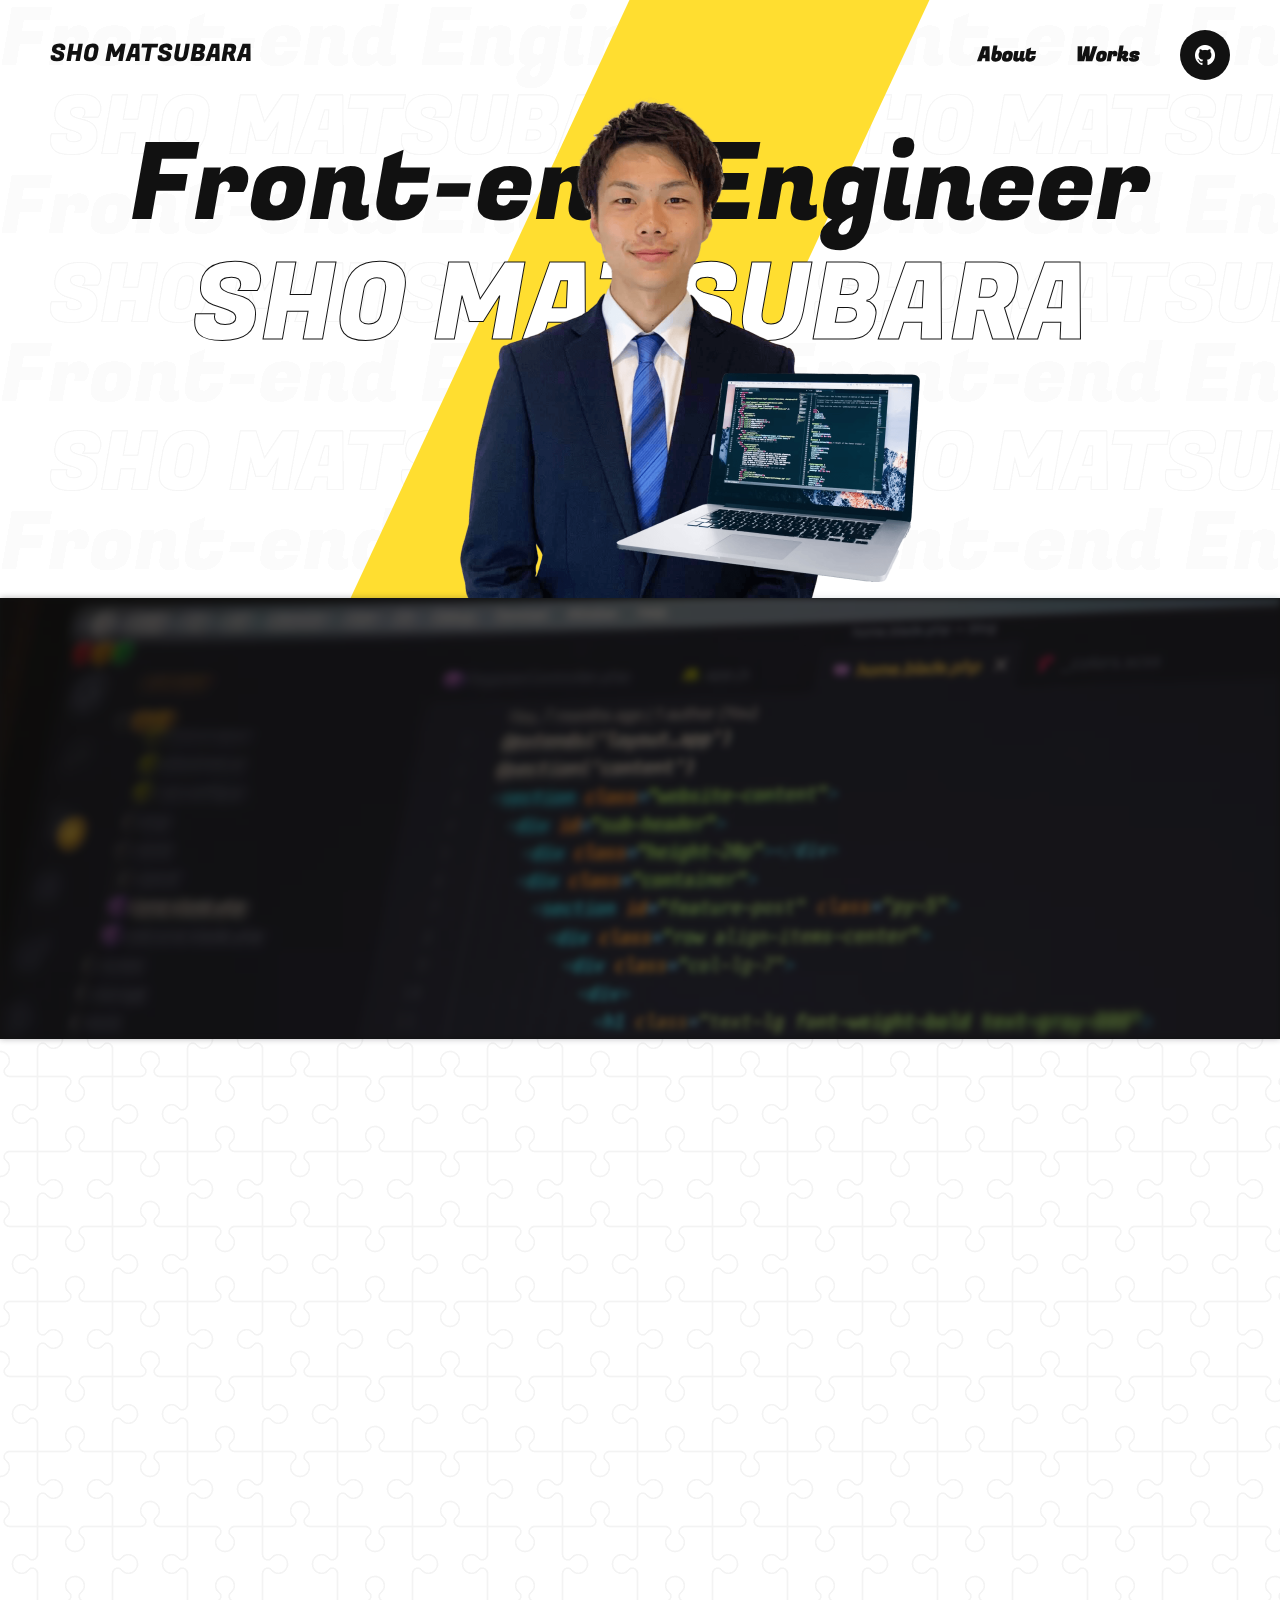
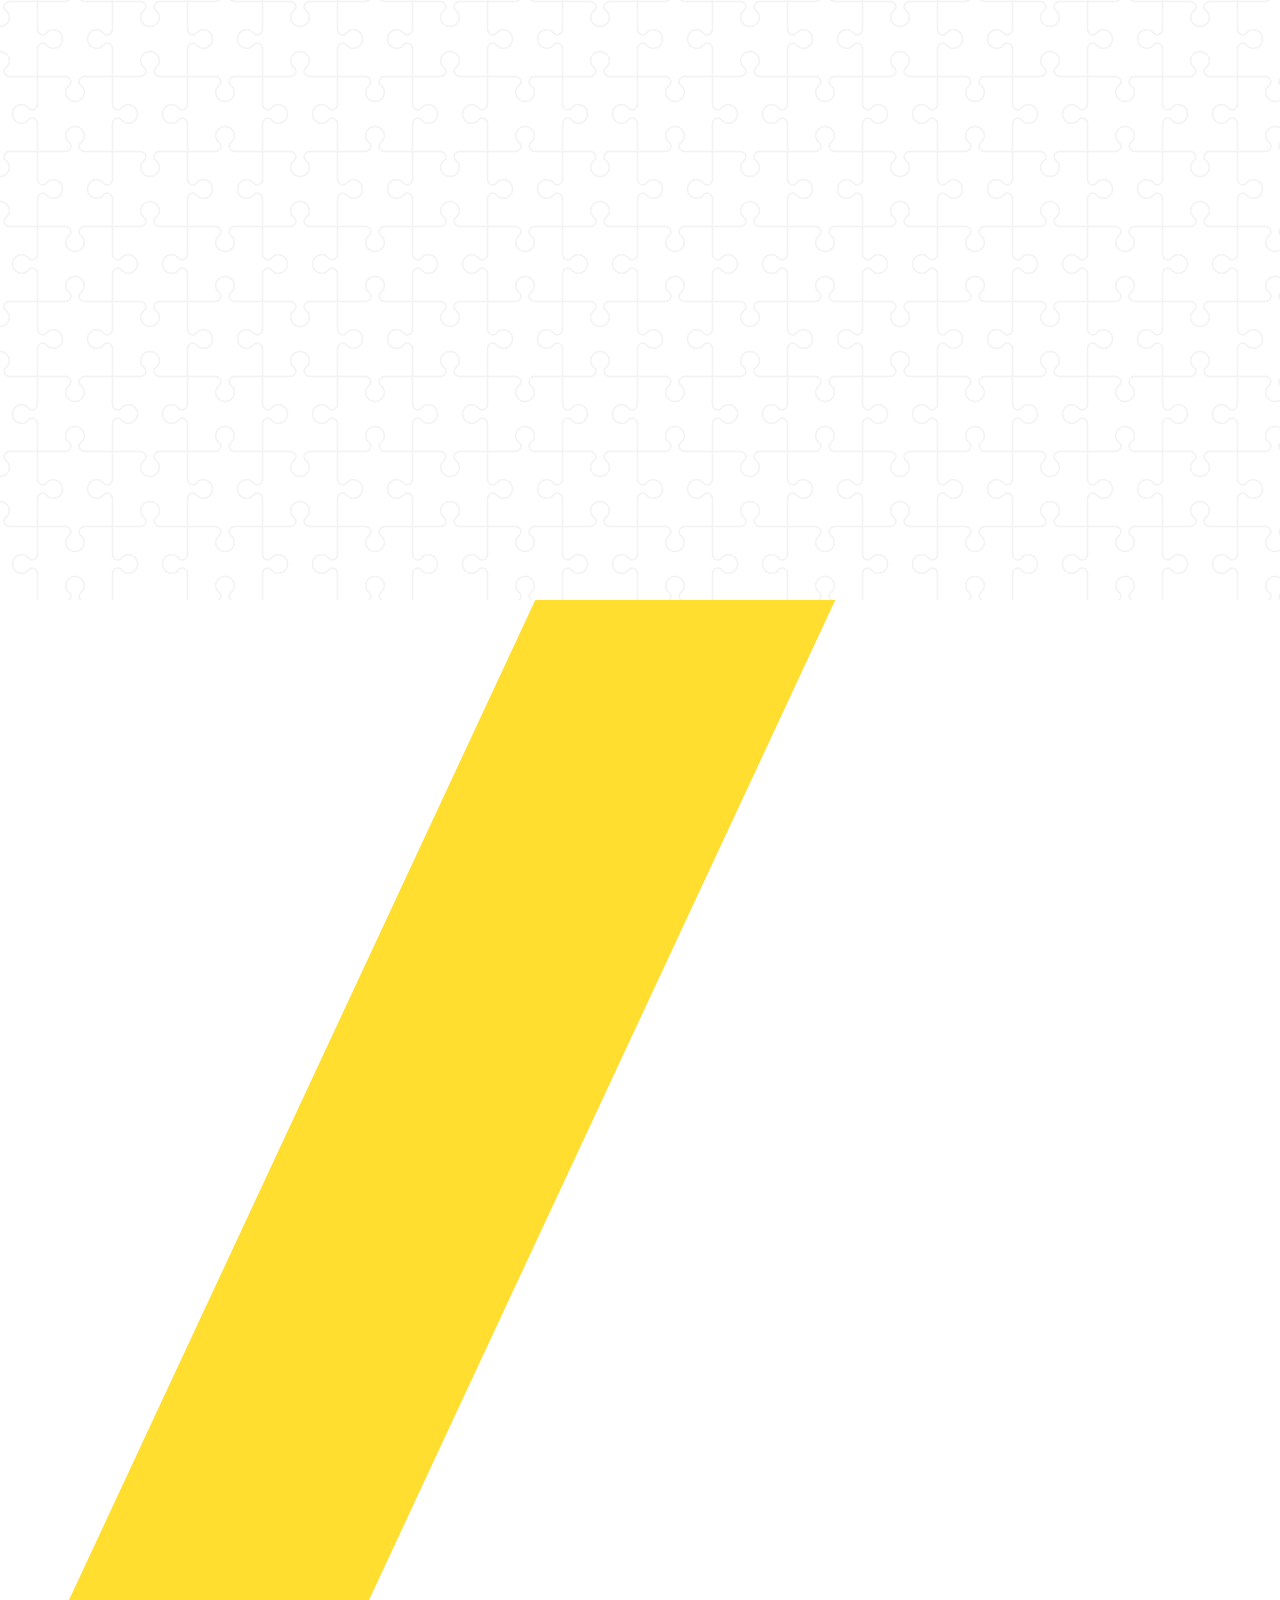
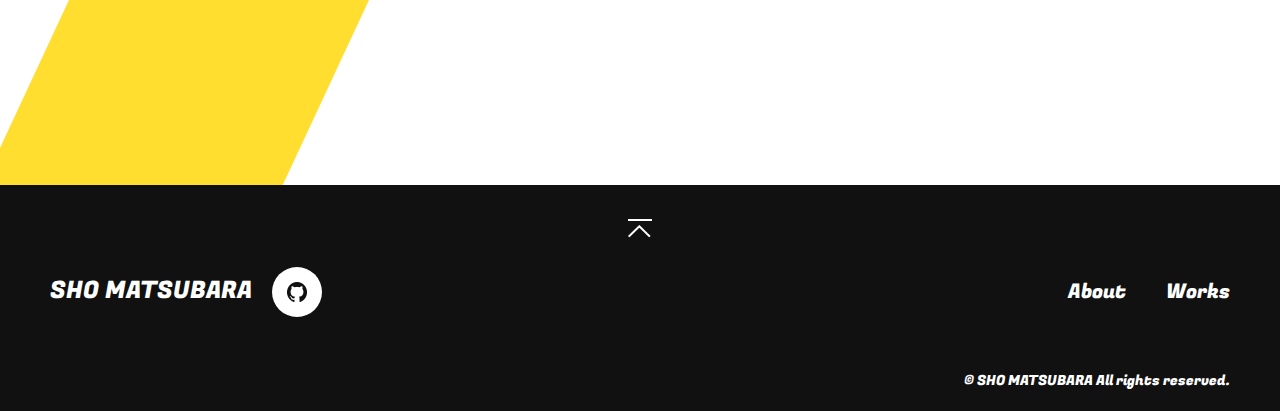
==== commit 02b6d588: "231221" ====
--- a/index.html
+++ b/index.html
@@ -43,7 +43,7 @@
     <link rel="stylesheet" href="css/style.css" />
   </head>
 
-  <body class="front-page once">
+  <body class="front-page">
     <!-- ローディング -->
     <div id="loading">
       <div class="loading__inner">
@@ -68,11 +68,11 @@
       <div class="hamburger__menu">
         <div class="hamburger__menu__inner">
           <div class="hamburger__menu__wrap">
-            <h1 class="hamburger__commonLogo commonLogo -black">
-              <a href="index.htm" class="ro">
+            <div class="hamburger__commonLogo commonLogo -black">
+              <a href="index.html" class="ro">
                 <span class="eng">SHO MATSUBARA</span>
               </a>
-            </h1>
+            </div>
             <div class="hamburger__commonIcon commonIcon -black">
               <a href="https://github.com/s-matsubara1217" target="_blank" class="ro">
                 <img src="img/common/icon_github_white.png" alt="GitHub アイコン" height="20" />
@@ -110,11 +110,11 @@
       <!-- ヘッダー（共通） -->
       <header class="header">
         <div class="header__inner">
-          <h1 class="header__commonLogo commonLogo -black">
-            <a href="index.htm" class="ro">
+          <div class="header__commonLogo commonLogo -black">
+            <a href="index.html" class="ro">
               <span class="eng">SHO MATSUBARA</span>
             </a>
-          </h1>
+          </div>
           <div class="header__links">
             <nav class="header__nav">
               <ul class="header__nav__list">
@@ -156,14 +156,14 @@
             <img src="img/index/mv_pc.png" alt="パソコン イメージ" height="209" />
           </div>
         </div>
-        <div class="mainVisual__copy">
+        <h1 class="mainVisual__copy">
           <div class="mainVisual__copy__fill">
-            <span class="eng">Front-end Engineer</span>
+            <span class="eng split">Front-end Engineer</span>
           </div>
           <div class="mainVisual__copy__border">
-            <span class="eng">SHO MATSUBARA</span>
-          </div>
-        </div>
+            <span class="eng split">SHO MATSUBARA</span>
+          </div>
+        </h1>
       </div>
       <!-- コンテンツ -->
       <main class="main" id="main">
@@ -173,18 +173,18 @@
             <div class="about__inner l-container-s">
               <div class="about__head">
                 <div class="commonHead01 -white">
-                  <span class="eng">About</span>
+                  <h2 class="eng split anime -for-zoomIn">About</h2>
                 </div>
               </div>
               <div class="about__body">
-                <p class="desc">
+                <p class="desc anime -slideIn-b-40">
                   私の仕事におけるモットーは、Mastery for Service （奉仕のための練達）です。<br
                     class="u-pcOnly"
                   />仕事を通して、一緒に働く方やクライアント、ユーザーなど、多くの方に豊かになっていただきたいと考えております。それを実現するために日々、自身のスキルを磨いております。<br
                     class="u-pcOnly"
                   />また、一緒に働いていて「働きやすい」と思ってもらえるように常日頃から意識しております。
                 </p>
-                <div class="about__commonBtn01 commonBtn01 -white">
+                <div class="about__commonBtn01 commonBtn01 -white anime -slideIn-b-40">
                   <a href="about.html">
                     <span class="eng">view more</span>
                     <span class="arrow">
@@ -207,12 +207,12 @@
             <div class="skills__inner l-container-m">
               <div class="skills__head">
                 <div class="commonHead01 -black">
-                  <span class="eng">Skills</span>
+                  <h2 class="eng split anime -for-zoomIn">Skills</h2>
                 </div>
               </div>
               <div class="skills__body">
                 <ul class="skills__list">
-                  <li class="skills__list__item">
+                  <li class="skills__list__item anime -slideIn-b-40">
                     <div class="imgArea">
                       <div class="img">
                         <img
@@ -230,7 +230,7 @@
                       </p>
                     </div>
                   </li>
-                  <li class="skills__list__item">
+                  <li class="skills__list__item anime -slideIn-b-40">
                     <div class="imgArea">
                       <div class="img">
                         <img
@@ -248,7 +248,7 @@
                       </p>
                     </div>
                   </li>
-                  <li class="skills__list__item">
+                  <li class="skills__list__item anime -slideIn-b-40">
                     <div class="imgArea">
                       <div class="img">
                         <img
@@ -267,7 +267,7 @@
                       </p>
                     </div>
                   </li>
-                  <li class="skills__list__item">
+                  <li class="skills__list__item anime -slideIn-b-40">
                     <div class="imgArea">
                       <div class="img">
                         <img
@@ -285,7 +285,7 @@
                       </p>
                     </div>
                   </li>
-                  <li class="skills__list__item">
+                  <li class="skills__list__item anime -slideIn-b-40">
                     <div class="imgArea">
                       <div class="img">
                         <img
@@ -303,7 +303,7 @@
                       </p>
                     </div>
                   </li>
-                  <li class="skills__list__item">
+                  <li class="skills__list__item anime -slideIn-b-40">
                     <div class="imgArea">
                       <div class="img">
                         <img
@@ -321,7 +321,7 @@
                       </p>
                     </div>
                   </li>
-                  <li class="skills__list__item">
+                  <li class="skills__list__item anime -slideIn-b-40">
                     <div class="imgArea">
                       <div class="img">
                         <img
@@ -339,7 +339,7 @@
                       </p>
                     </div>
                   </li>
-                  <li class="skills__list__item">
+                  <li class="skills__list__item anime -slideIn-b-40">
                     <div class="imgArea">
                       <div class="img">
                         <img
@@ -357,7 +357,7 @@
                       </p>
                     </div>
                   </li>
-                  <li class="skills__list__item">
+                  <li class="skills__list__item anime -slideIn-b-40">
                     <div class="imgArea">
                       <div class="img">
                         <img
@@ -375,7 +375,7 @@
                       </p>
                     </div>
                   </li>
-                  <li class="skills__list__item">
+                  <li class="skills__list__item anime -slideIn-b-40">
                     <div class="imgArea">
                       <div class="img">
                         <img
@@ -405,13 +405,13 @@
             <div class="works__inner l-container-m">
               <div class="works__head">
                 <div class="commonHead01 -black">
-                  <span class="eng">Works</span>
+                  <h2 class="eng split anime -for-zoomIn">Works</h2>
                 </div>
               </div>
               <div class="works__body">
                 <ul class="works__list">
                   <!-- [!] SPは最大3件表示 -->
-                  <li class="works__list__item">
+                  <li class="works__list__item anime -slideIn-b-40">
                     <a href="#">
                       <div class="imgArea">
                         <div class="badge">
@@ -429,7 +429,7 @@
                       <span class="workStyle">自主制作</span>
                     </a>
                   </li>
-                  <li class="works__list__item">
+                  <li class="works__list__item anime -slideIn-b-40">
                     <a href="#">
                       <div class="imgArea">
                         <div class="badge">
@@ -447,7 +447,7 @@
                       <span class="workStyle">クライアントワーク</span>
                     </a>
                   </li>
-                  <li class="works__list__item">
+                  <li class="works__list__item anime -slideIn-b-40">
                     <a href="#">
                       <div class="imgArea">
                         <div class="badge">
@@ -465,7 +465,7 @@
                       <span class="workStyle">クライアントワーク</span>
                     </a>
                   </li>
-                  <li class="works__list__item">
+                  <li class="works__list__item anime -slideIn-b-40">
                     <a href="#">
                       <div class="imgArea">
                         <div class="badge">
@@ -483,7 +483,7 @@
                       <span class="workStyle">クライアントワーク</span>
                     </a>
                   </li>
-                  <li class="works__list__item">
+                  <li class="works__list__item anime -slideIn-b-40">
                     <a href="#">
                       <div class="imgArea">
                         <div class="badge">
@@ -501,7 +501,7 @@
                       <span class="workStyle">クライアントワーク</span>
                     </a>
                   </li>
-                  <li class="works__list__item">
+                  <li class="works__list__item anime -slideIn-b-40">
                     <a href="#">
                       <div class="imgArea">
                         <div class="badge">
@@ -519,7 +519,7 @@
                       <span class="workStyle">クライアントワーク</span>
                     </a>
                   </li>
-                  <li class="works__list__item">
+                  <li class="works__list__item anime -slideIn-b-40">
                     <a href="#">
                       <div class="imgArea">
                         <div class="badge">
@@ -537,7 +537,7 @@
                       <span class="workStyle">クライアントワーク</span>
                     </a>
                   </li>
-                  <li class="works__list__item">
+                  <li class="works__list__item anime -slideIn-b-40">
                     <a href="#">
                       <div class="imgArea">
                         <div class="badge">
@@ -555,7 +555,7 @@
                       <span class="workStyle">クライアントワーク</span>
                     </a>
                   </li>
-                  <li class="works__list__item">
+                  <li class="works__list__item anime -slideIn-b-40">
                     <a href="#">
                       <div class="imgArea">
                         <div class="badge">
@@ -574,7 +574,7 @@
                     </a>
                   </li>
                 </ul>
-                <div class="works__commonBtn01 commonBtn01 -black">
+                <div class="works__commonBtn01 commonBtn01 -black anime -slideIn-b-40">
                   <a href="works_l.html">
                     <span class="eng">view more</span>
                     <span class="arrow">
@@ -603,7 +603,7 @@
           <div class="footer__body">
             <div class="footer__body__left">
               <div class="footer__commonLogo commonLogo -white">
-                <a href="index.htm" class="ro">
+                <a href="index.html" class="ro">
                   <span class="eng">SHO MATSUBARA</span>
                 </a>
               </div>
--- a/css/style.css
+++ b/css/style.css
@@ -552,7 +552,7 @@
 }
 @media all and (max-width: 834px) {
   #loading .loading__txt {
-    font-size: 3.6rem;
+    font-size: 3rem;
   }
 }
 #loading .loading__txt span {
@@ -628,6 +628,12 @@
   opacity: 0;
   -webkit-transform: scale(1.35);
           transform: scale(1.35);
+}
+@media all and (max-width: 834px) {
+  .js-loaded #loading {
+    -webkit-transform: scale(1.2);
+            transform: scale(1.2);
+  }
 }
 .js-loaded #loading:after {
   opacity: 0;
@@ -4922,9 +4928,11 @@
     margin-right: 16px;
   }
 }
-.front-page .sec__skills .skills__list__item .imgArea .img img {
-  -webkit-transform: scale(0.7);
-          transform: scale(0.7);
+@media all and (max-width: 834px) {
+  .front-page .sec__skills .skills__list__item .imgArea .img img {
+    -webkit-transform: scale(0.7);
+            transform: scale(0.7);
+  }
 }
 .front-page .sec__skills .skills__list__item .txtArea {
   -webkit-box-flex: 1;
@@ -5158,25 +5166,226 @@
 }
 .front-page .mainVisual__hero {
   opacity: 0;
-  -webkit-transform: scale(1.1) translateY(-20px);
-          transform: scale(1.1) translateY(-20px);
+  -webkit-transform: scale(1.1) translateY(-10px);
+          transform: scale(1.1) translateY(-10px);
   -webkit-transition: opacity 0.4s, -webkit-transform 0.4s;
   transition: opacity 0.4s, -webkit-transform 0.4s;
   transition: opacity 0.4s, transform 0.4s;
   transition: opacity 0.4s, transform 0.4s, -webkit-transform 0.4s;
-  -webkit-transition-delay: 0.9s;
-          transition-delay: 0.9s;
-}
-.front-page .mainVisual__copy {
+  -webkit-transition-delay: 2.55s;
+          transition-delay: 2.55s;
+}
+.front-page .mainVisual__copy__fill .split > span {
+  display: inline-block;
   opacity: 0;
-  -webkit-transform: translate(-50%, -20px) scale(1.3);
-          transform: translate(-50%, -20px) scale(1.3);
+  -webkit-transform: scale(1.5);
+          transform: scale(1.5);
   -webkit-transition: opacity 0.4s, -webkit-transform 0.4s;
   transition: opacity 0.4s, -webkit-transform 0.4s;
   transition: opacity 0.4s, transform 0.4s;
   transition: opacity 0.4s, transform 0.4s, -webkit-transform 0.4s;
-  -webkit-transition-delay: 0.4s;
-          transition-delay: 0.4s;
+}
+.front-page .mainVisual__copy__fill .split > span:nth-child(1) {
+  -webkit-transition-delay: 0.45s;
+          transition-delay: 0.45s;
+}
+.front-page .mainVisual__copy__fill .split > span:nth-child(2) {
+  -webkit-transition-delay: 0.5s;
+          transition-delay: 0.5s;
+}
+.front-page .mainVisual__copy__fill .split > span:nth-child(3) {
+  -webkit-transition-delay: 0.55s;
+          transition-delay: 0.55s;
+}
+.front-page .mainVisual__copy__fill .split > span:nth-child(4) {
+  -webkit-transition-delay: 0.6s;
+          transition-delay: 0.6s;
+}
+.front-page .mainVisual__copy__fill .split > span:nth-child(5) {
+  -webkit-transition-delay: 0.65s;
+          transition-delay: 0.65s;
+}
+.front-page .mainVisual__copy__fill .split > span:nth-child(6) {
+  -webkit-transition-delay: 0.7s;
+          transition-delay: 0.7s;
+}
+.front-page .mainVisual__copy__fill .split > span:nth-child(7) {
+  -webkit-transition-delay: 0.75s;
+          transition-delay: 0.75s;
+}
+.front-page .mainVisual__copy__fill .split > span:nth-child(8) {
+  -webkit-transition-delay: 0.8s;
+          transition-delay: 0.8s;
+}
+.front-page .mainVisual__copy__fill .split > span:nth-child(9) {
+  -webkit-transition-delay: 0.85s;
+          transition-delay: 0.85s;
+}
+.front-page .mainVisual__copy__fill .split > span:nth-child(10) {
+  -webkit-transition-delay: 0.9s;
+          transition-delay: 0.9s;
+}
+.front-page .mainVisual__copy__fill .split > span:nth-child(11) {
+  -webkit-transition-delay: 0.95s;
+          transition-delay: 0.95s;
+}
+.front-page .mainVisual__copy__fill .split > span:nth-child(12) {
+  -webkit-transition-delay: 1s;
+          transition-delay: 1s;
+}
+.front-page .mainVisual__copy__fill .split > span:nth-child(13) {
+  -webkit-transition-delay: 1.05s;
+          transition-delay: 1.05s;
+}
+.front-page .mainVisual__copy__fill .split > span:nth-child(14) {
+  -webkit-transition-delay: 1.1s;
+          transition-delay: 1.1s;
+}
+.front-page .mainVisual__copy__fill .split > span:nth-child(15) {
+  -webkit-transition-delay: 1.15s;
+          transition-delay: 1.15s;
+}
+.front-page .mainVisual__copy__fill .split > span:nth-child(16) {
+  -webkit-transition-delay: 1.2s;
+          transition-delay: 1.2s;
+}
+.front-page .mainVisual__copy__fill .split > span:nth-child(17) {
+  -webkit-transition-delay: 1.25s;
+          transition-delay: 1.25s;
+}
+.front-page .mainVisual__copy__fill .split > span:nth-child(18) {
+  -webkit-transition-delay: 1.3s;
+          transition-delay: 1.3s;
+}
+.front-page .mainVisual__copy__border .split > span {
+  display: inline-block;
+  opacity: 0;
+  -webkit-transform: scale(1.5);
+          transform: scale(1.5);
+  -webkit-transition: opacity 0.4s, -webkit-transform 0.4s;
+  transition: opacity 0.4s, -webkit-transform 0.4s;
+  transition: opacity 0.4s, transform 0.4s;
+  transition: opacity 0.4s, transform 0.4s, -webkit-transform 0.4s;
+}
+.front-page .mainVisual__copy__border .split > span:nth-child(1) {
+  -webkit-transition-delay: 1.45s;
+          transition-delay: 1.45s;
+}
+.front-page .mainVisual__copy__border .split > span:nth-child(2) {
+  -webkit-transition-delay: 1.5s;
+          transition-delay: 1.5s;
+}
+.front-page .mainVisual__copy__border .split > span:nth-child(3) {
+  -webkit-transition-delay: 1.55s;
+          transition-delay: 1.55s;
+}
+.front-page .mainVisual__copy__border .split > span:nth-child(4) {
+  -webkit-transition-delay: 1.6s;
+          transition-delay: 1.6s;
+}
+.front-page .mainVisual__copy__border .split > span:nth-child(5) {
+  -webkit-transition-delay: 1.65s;
+          transition-delay: 1.65s;
+}
+.front-page .mainVisual__copy__border .split > span:nth-child(6) {
+  -webkit-transition-delay: 1.7s;
+          transition-delay: 1.7s;
+}
+.front-page .mainVisual__copy__border .split > span:nth-child(7) {
+  -webkit-transition-delay: 1.75s;
+          transition-delay: 1.75s;
+}
+.front-page .mainVisual__copy__border .split > span:nth-child(8) {
+  -webkit-transition-delay: 1.8s;
+          transition-delay: 1.8s;
+}
+.front-page .mainVisual__copy__border .split > span:nth-child(9) {
+  -webkit-transition-delay: 1.85s;
+          transition-delay: 1.85s;
+}
+.front-page .mainVisual__copy__border .split > span:nth-child(10) {
+  -webkit-transition-delay: 1.9s;
+          transition-delay: 1.9s;
+}
+.front-page .mainVisual__copy__border .split > span:nth-child(11) {
+  -webkit-transition-delay: 1.95s;
+          transition-delay: 1.95s;
+}
+.front-page .mainVisual__copy__border .split > span:nth-child(12) {
+  -webkit-transition-delay: 2s;
+          transition-delay: 2s;
+}
+.front-page .mainVisual__copy__border .split > span:nth-child(13) {
+  -webkit-transition-delay: 2.05s;
+          transition-delay: 2.05s;
+}
+.front-page .mainVisual__copy__border .split > span:nth-child(14) {
+  -webkit-transition-delay: 2.1s;
+          transition-delay: 2.1s;
+}
+.front-page .mainVisual__copy__border .split > span:nth-child(15) {
+  -webkit-transition-delay: 2.15s;
+          transition-delay: 2.15s;
+}
+.front-page .mainVisual__copy__border .split > span:nth-child(16) {
+  -webkit-transition-delay: 2.2s;
+          transition-delay: 2.2s;
+}
+.front-page .mainVisual__copy__border .split > span:nth-child(17) {
+  -webkit-transition-delay: 2.25s;
+          transition-delay: 2.25s;
+}
+.front-page .mainVisual__copy__border .split > span:nth-child(18) {
+  -webkit-transition-delay: 2.3s;
+          transition-delay: 2.3s;
+}
+.front-page .mainVisual__copy__border .split > span:nth-child(19) {
+  -webkit-transition-delay: 2.35s;
+          transition-delay: 2.35s;
+}
+.front-page .mainVisual__copy__border .split > span:nth-child(20) {
+  -webkit-transition-delay: 2.4s;
+          transition-delay: 2.4s;
+}
+.front-page .mainVisual__copy__border .split > span:nth-child(21) {
+  -webkit-transition-delay: 2.45s;
+          transition-delay: 2.45s;
+}
+.front-page .mainVisual__copy__border .split > span:nth-child(22) {
+  -webkit-transition-delay: 2.5s;
+          transition-delay: 2.5s;
+}
+.front-page .mainVisual__copy__border .split > span:nth-child(23) {
+  -webkit-transition-delay: 2.55s;
+          transition-delay: 2.55s;
+}
+.front-page .mainVisual__copy__border .split > span:nth-child(24) {
+  -webkit-transition-delay: 2.6s;
+          transition-delay: 2.6s;
+}
+.front-page .mainVisual__copy__border .split > span:nth-child(25) {
+  -webkit-transition-delay: 2.65s;
+          transition-delay: 2.65s;
+}
+.front-page .mainVisual__copy__border .split > span:nth-child(26) {
+  -webkit-transition-delay: 2.7s;
+          transition-delay: 2.7s;
+}
+.front-page .mainVisual__copy__border .split > span:nth-child(27) {
+  -webkit-transition-delay: 2.75s;
+          transition-delay: 2.75s;
+}
+.front-page .mainVisual__copy__border .split > span:nth-child(28) {
+  -webkit-transition-delay: 2.8s;
+          transition-delay: 2.8s;
+}
+.front-page .mainVisual__copy__border .split > span:nth-child(29) {
+  -webkit-transition-delay: 2.85s;
+          transition-delay: 2.85s;
+}
+.front-page .mainVisual__copy__border .split > span:nth-child(30) {
+  -webkit-transition-delay: 2.9s;
+          transition-delay: 2.9s;
 }
 .front-page.js-loaded .mainVisual__hero {
   opacity: 1;
@@ -5185,6 +5394,11 @@
 }
 .front-page.js-loaded .mainVisual__copy {
   opacity: 1;
-  -webkit-transform: translate(-50%, 0) scale(1);
-          transform: translate(-50%, 0) scale(1);
+  -webkit-transform: translateX(-50%) scale(1);
+          transform: translateX(-50%) scale(1);
+}
+.front-page.js-loaded .mainVisual__copy .split > span {
+  opacity: 1;
+  -webkit-transform: scale(1);
+          transform: scale(1);
 }/*# sourceMappingURL=style.css.map */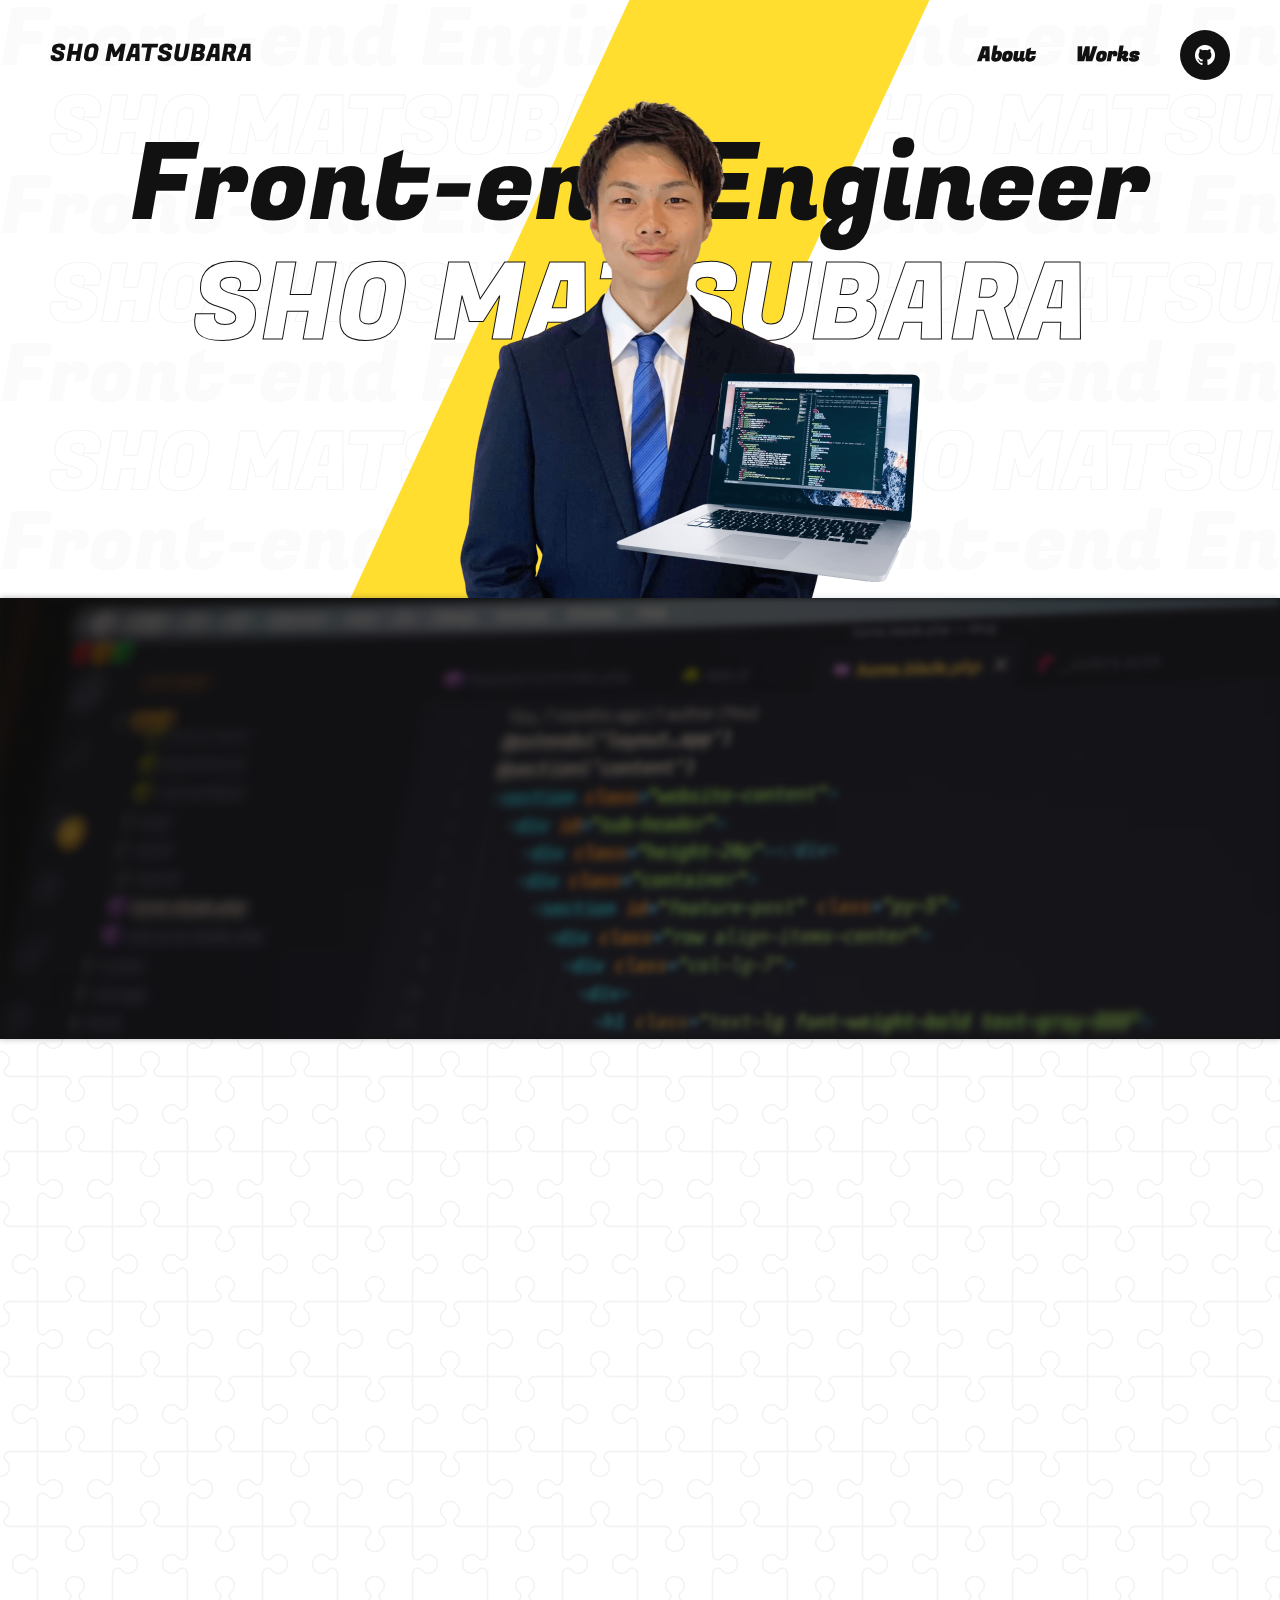
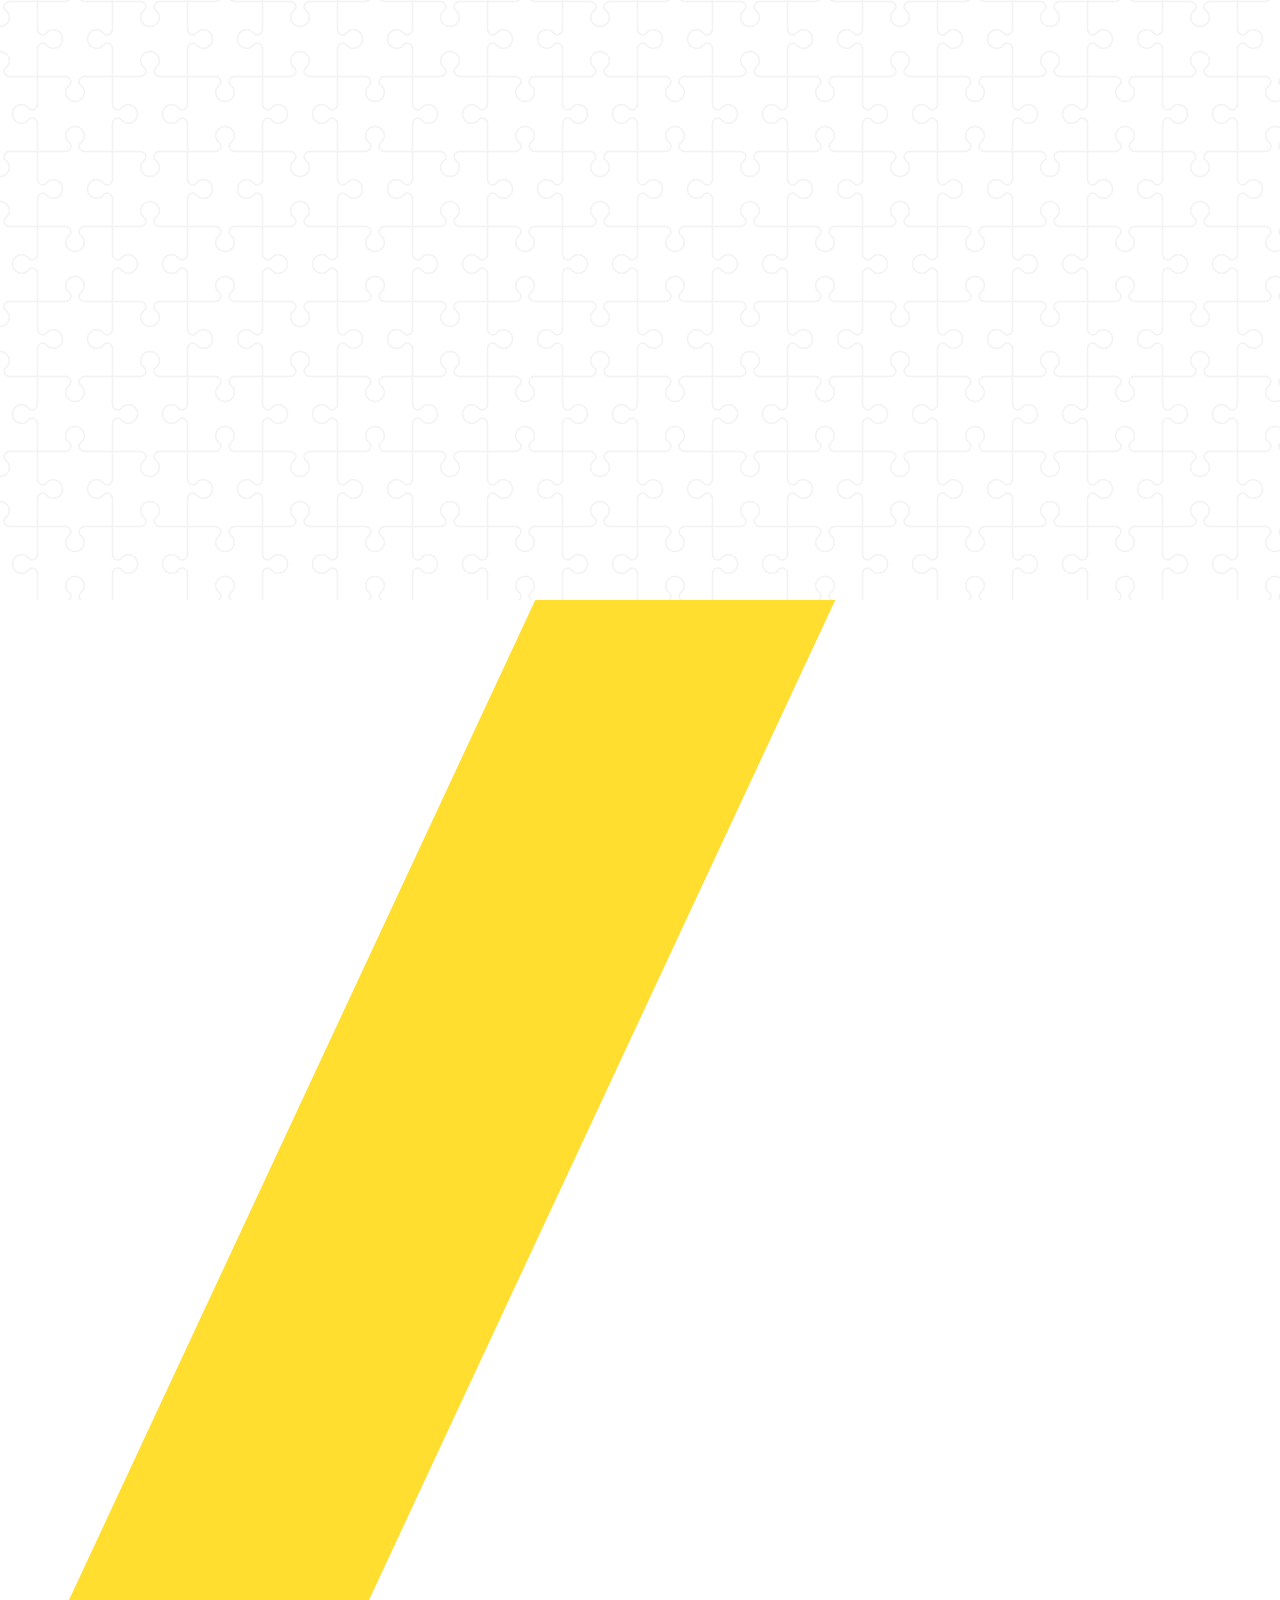
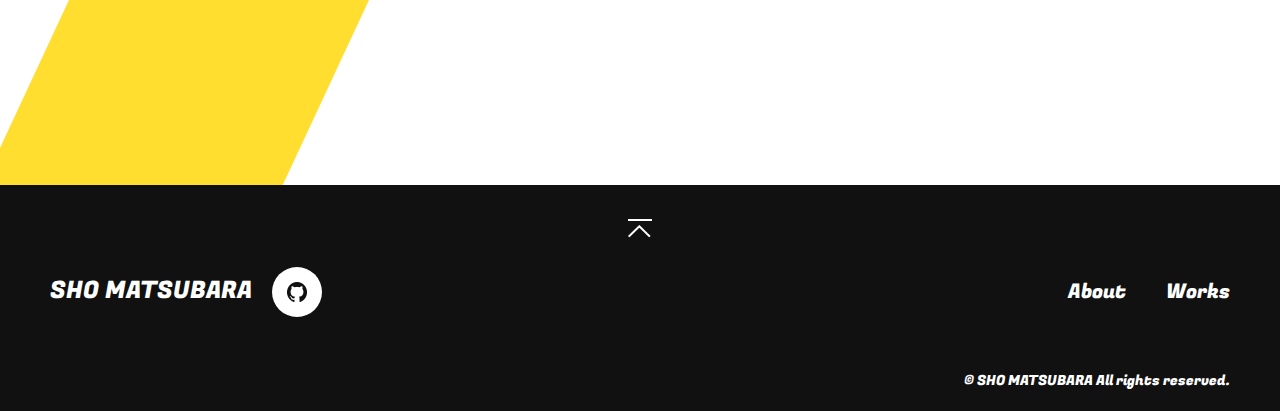
==== commit 0be9efc3: "CO完了" ====
--- a/index.html
+++ b/index.html
@@ -34,7 +34,7 @@
     <link rel="preconnect" href="https://fonts.googleapis.com" />
     <link rel="preconnect" href="https://fonts.gstatic.com" crossorigin />
     <link
-      href="https://fonts.googleapis.com/css2?family=Fugaz+One&family=Noto+Sans+JP:wght@500&display=swap"
+      href="https://fonts.googleapis.com/css2?family=Fugaz+One&family=Noto+Sans+JP:wght@500;700&display=swap"
       rel="stylesheet"
     />
 
@@ -409,10 +409,10 @@
                 </div>
               </div>
               <div class="works__body">
-                <ul class="works__list">
+                <ul class="commonWorksList">
                   <!-- [!] SPは最大3件表示 -->
-                  <li class="works__list__item anime -slideIn-b-40">
-                    <a href="#">
+                  <li class="commonWorksList__item anime -slideIn-b-40">
+                    <a href="works_d.html">
                       <div class="imgArea">
                         <div class="badge">
                           <span class="eng">Pick<br />Up</span>
@@ -426,11 +426,11 @@
                           />
                         </div>
                       </div>
-                      <span class="workStyle">自主制作</span>
-                    </a>
-                  </li>
-                  <li class="works__list__item anime -slideIn-b-40">
-                    <a href="#">
+                      <span class="commonWorkStyle">自主制作</span>
+                    </a>
+                  </li>
+                  <li class="commonWorksList__item anime -slideIn-b-40">
+                    <a href="works_d.html">
                       <div class="imgArea">
                         <div class="badge">
                           <span class="eng">Pick<br />Up</span>
@@ -444,11 +444,11 @@
                           />
                         </div>
                       </div>
-                      <span class="workStyle">クライアントワーク</span>
-                    </a>
-                  </li>
-                  <li class="works__list__item anime -slideIn-b-40">
-                    <a href="#">
+                      <span class="commonWorkStyle">クライアントワーク</span>
+                    </a>
+                  </li>
+                  <li class="commonWorksList__item anime -slideIn-b-40">
+                    <a href="works_d.html">
                       <div class="imgArea">
                         <div class="badge">
                           <span class="eng">Pick<br />Up</span>
@@ -462,11 +462,11 @@
                           />
                         </div>
                       </div>
-                      <span class="workStyle">クライアントワーク</span>
-                    </a>
-                  </li>
-                  <li class="works__list__item anime -slideIn-b-40">
-                    <a href="#">
+                      <span class="commonWorkStyle">クライアントワーク</span>
+                    </a>
+                  </li>
+                  <li class="commonWorksList__item anime -slideIn-b-40">
+                    <a href="works_d.html">
                       <div class="imgArea">
                         <div class="badge">
                           <span class="eng">Pick<br />Up</span>
@@ -480,11 +480,11 @@
                           />
                         </div>
                       </div>
-                      <span class="workStyle">クライアントワーク</span>
-                    </a>
-                  </li>
-                  <li class="works__list__item anime -slideIn-b-40">
-                    <a href="#">
+                      <span class="commonWorkStyle">クライアントワーク</span>
+                    </a>
+                  </li>
+                  <li class="commonWorksList__item anime -slideIn-b-40">
+                    <a href="works_d.html">
                       <div class="imgArea">
                         <div class="badge">
                           <span class="eng">Pick<br />Up</span>
@@ -498,11 +498,11 @@
                           />
                         </div>
                       </div>
-                      <span class="workStyle">クライアントワーク</span>
-                    </a>
-                  </li>
-                  <li class="works__list__item anime -slideIn-b-40">
-                    <a href="#">
+                      <span class="commonWorkStyle">クライアントワーク</span>
+                    </a>
+                  </li>
+                  <li class="commonWorksList__item anime -slideIn-b-40">
+                    <a href="works_d.html">
                       <div class="imgArea">
                         <div class="badge">
                           <span class="eng">Pick<br />Up</span>
@@ -516,11 +516,11 @@
                           />
                         </div>
                       </div>
-                      <span class="workStyle">クライアントワーク</span>
-                    </a>
-                  </li>
-                  <li class="works__list__item anime -slideIn-b-40">
-                    <a href="#">
+                      <span class="commonWorkStyle">クライアントワーク</span>
+                    </a>
+                  </li>
+                  <li class="commonWorksList__item anime -slideIn-b-40">
+                    <a href="works_d.html">
                       <div class="imgArea">
                         <div class="badge">
                           <span class="eng">Pick<br />Up</span>
@@ -534,11 +534,11 @@
                           />
                         </div>
                       </div>
-                      <span class="workStyle">クライアントワーク</span>
-                    </a>
-                  </li>
-                  <li class="works__list__item anime -slideIn-b-40">
-                    <a href="#">
+                      <span class="commonWorkStyle">クライアントワーク</span>
+                    </a>
+                  </li>
+                  <li class="commonWorksList__item anime -slideIn-b-40">
+                    <a href="works_d.html">
                       <div class="imgArea">
                         <div class="badge">
                           <span class="eng">Pick<br />Up</span>
@@ -552,11 +552,11 @@
                           />
                         </div>
                       </div>
-                      <span class="workStyle">クライアントワーク</span>
-                    </a>
-                  </li>
-                  <li class="works__list__item anime -slideIn-b-40">
-                    <a href="#">
+                      <span class="commonWorkStyle">クライアントワーク</span>
+                    </a>
+                  </li>
+                  <li class="commonWorksList__item anime -slideIn-b-40">
+                    <a href="works_d.html">
                       <div class="imgArea">
                         <div class="badge">
                           <span class="eng">Pick<br />Up</span>
@@ -570,7 +570,7 @@
                           />
                         </div>
                       </div>
-                      <span class="workStyle">クライアントワーク</span>
+                      <span class="commonWorkStyle">クライアントワーク</span>
                     </a>
                   </li>
                 </ul>
@@ -641,7 +641,5 @@
     <!-- 共通 -->
     <script src="js/vendor/jquery-3.4.1.min.js"></script>
     <script src="js/script.js"></script>
-    <!--[!] 固有 -->
-    <script src="js/index.js"></script>
   </body>
 </html>
--- a/css/style.css
+++ b/css/style.css
@@ -513,7 +513,7 @@
 #loading::after {
   content: "";
   display: inline-block;
-  background-image: url(../../img/index/mv_bg_text.png);
+  background-image: url(../img/common/mv_bg_text.png);
   background-size: auto;
   background-repeat: repeat;
   width: 100%;
@@ -664,6 +664,38 @@
   }
 }
 /*--------------------
+	l-main
+--------------------*/
+.l-main {
+  position: relative;
+}
+.l-main::before {
+  content: "";
+  display: inline-block;
+  background-color: rgba(255, 222, 48, 0.05);
+  width: 50%;
+  height: 100%;
+  position: absolute;
+  top: 0;
+  right: 0;
+  z-index: -1;
+  -webkit-transform: skew(-25deg);
+          transform: skew(-25deg);
+  -webkit-transform-origin: top right;
+          transform-origin: top right;
+}
+@media all and (max-width: 834px) {
+  .l-main::before {
+    width: 40%;
+    -webkit-transform: skew(0);
+            transform: skew(0);
+  }
+}
+.lower-works_d .l-main::before {
+  content: none;
+}
+
+/*--------------------
 	#container
 --------------------*/
 #container {
@@ -3697,326 +3729,215 @@
 	pageHeader
 --------------------*/
 .pageHeader {
-  background-image: url(../img/index/mv_bg.png);
+  padding: 100px;
+  background-image: url(../img/common/mv_bg_text.png);
+  background-size: auto;
   background-repeat: repeat;
-  width: 100%;
-  height: 100%;
+  position: relative;
 }
 @media all and (max-width: 834px) {
   .pageHeader {
     background-size: contain;
-    overflow: hidden;
-  }
-}
-.pageHeader__contents {
-  height: 410px;
-  display: -webkit-box;
-  display: -ms-flexbox;
-  display: flex;
-  -webkit-box-pack: start;
-      -ms-flex-pack: start;
-          justify-content: flex-start;
-  -webkit-box-align: center;
-      -ms-flex-align: center;
-          align-items: center;
-  position: relative;
-  padding-left: 10%;
-  z-index: 2;
-}
-@media all and (max-width: 1200px) {
-  .pageHeader__contents {
-    height: 350px;
-  }
-}
-@media all and (max-width: 834px) {
-  .pageHeader__contents {
-    display: block;
-    height: 400px;
-    padding-left: 0;
-    text-align: center;
-  }
-}
-.pageHeader__flowingTxt {
-  background-color: #FFDE30;
-  color: #fff;
-  font-size: 2.8rem;
-  font-family: "Fugaz One", sans-serif;
-  font-weight: bold;
-  line-height: 1;
-  padding: 18px 0;
-}
-@media all and (max-width: 1200px) {
-  .pageHeader__flowingTxt {
-    font-size: 2.4rem;
-    padding: 16px 0;
-  }
-}
-@media all and (max-width: 834px) {
-  .pageHeader__flowingTxt {
-    font-size: 1.6rem;
-    padding: 10px 0;
-  }
-}
-.pageHeader__txtArea {
-  position: relative;
-  margin-top: 40px;
-}
-@media all and (max-width: 1200px) {
-  .pageHeader__txtArea {
-    -webkit-transform: scale(0.7);
-            transform: scale(0.7);
-    -webkit-transform-origin: left;
-            transform-origin: left;
-  }
-}
-@media all and (max-width: 834px) {
-  .pageHeader__txtArea {
-    margin-top: 0;
-    position: absolute;
-    top: 0;
-    left: 50%;
-    -webkit-transform: scale(0.5) translateX(-50%);
-            transform: scale(0.5) translateX(-50%);
-    -webkit-transform-origin: top left;
-            transform-origin: top left;
-    display: inline-block;
-    margin-top: 120px;
-    margin-left: 8px;
-  }
-}
-.pageHeader__txtArea__animeBox {
-  opacity: 0;
-  -webkit-transform: scale(1.5);
-          transform: scale(1.5);
-  -webkit-transition: opacity 0.4s, -webkit-transform 0.4s;
-  transition: opacity 0.4s, -webkit-transform 0.4s;
-  transition: transform 0.4s, opacity 0.4s;
-  transition: transform 0.4s, opacity 0.4s, -webkit-transform 0.4s;
-}
-.pageHeader__txtArea .txt {
-  display: -webkit-box;
-  display: -ms-flexbox;
-  display: flex;
+    padding: 76px 20px 50px;
+  }
+}
+.pageHeader__ttl {
+  text-align: center;
   position: relative;
   z-index: 2;
 }
-.pageHeader__txtArea .txt img {
-  height: 74px;
-}
-.pageHeader__txtArea .redCircle {
-  background-color: #FFDE30;
-  width: 150px;
-  height: 150px;
-  border-radius: 50%;
-  position: absolute;
-  top: -38px;
-  left: -38px;
+.pageHeader__ttl .eng {
+  font-size: 6.4rem;
+}
+@media all and (max-width: 834px) {
+  .pageHeader__ttl .eng {
+    font-size: 3.2rem;
+  }
+}
+.pageHeader__ttl .eng span {
   opacity: 0;
-  -webkit-transform: scale(1.5);
-          transform: scale(1.5);
-  -webkit-transition: opacity 0.4s, -webkit-transform 0.4s;
-  transition: opacity 0.4s, -webkit-transform 0.4s;
-  transition: transform 0.4s, opacity 0.4s;
-  transition: transform 0.4s, opacity 0.4s, -webkit-transform 0.4s;
-}
-.pageHeader__imgArea {
-  position: absolute;
-  top: 0;
-  right: 260px;
-}
-@media all and (max-width: 1200px) {
-  .pageHeader__imgArea {
-    -webkit-transform: scale(0.8);
-            transform: scale(0.8);
-    -webkit-transform-origin: top right;
-            transform-origin: top right;
-    right: 220px;
-  }
-}
-@media all and (max-width: 834px) {
-  .pageHeader__imgArea {
-    top: auto;
-    right: auto;
-    bottom: -98px;
-    left: 50%;
-    -webkit-transform: scale(0.6) translateX(-50%);
-            transform: scale(0.6) translateX(-50%);
-    -webkit-transform-origin: bottom left;
-            transform-origin: bottom left;
-  }
-}
-.pageHeader__imgArea__animeBox {
-  -webkit-transform: scale(1.5);
-          transform: scale(1.5);
-  opacity: 0;
-  -webkit-transition: opacity 0.4s, -webkit-transform 0.4s;
-  transition: opacity 0.4s, -webkit-transform 0.4s;
-  transition: transform 0.4s, opacity 0.4s;
-  transition: transform 0.4s, opacity 0.4s, -webkit-transform 0.4s;
-}
-.pageHeader__imgArea::before {
-  content: "";
   display: inline-block;
-  background-image: url(../img/common/pageheader_shadow.png);
-  background-size: contain;
-  background-repeat: no-repeat;
-  width: 416px;
-  height: 43px;
-  position: absolute;
-  bottom: 0;
-  left: 50%;
-  opacity: 0;
-  -webkit-transform: translate(-50%, 50%) scale(0);
-          transform: translate(-50%, 50%) scale(0);
-  -webkit-transition: opacity 0.4s, -webkit-transform 0.4s;
-  transition: opacity 0.4s, -webkit-transform 0.4s;
-  transition: transform 0.4s, opacity 0.4s;
-  transition: transform 0.4s, opacity 0.4s, -webkit-transform 0.4s;
-  -webkit-transition-delay: 0.2s;
-          transition-delay: 0.2s;
-}
-.pageHeader .hotwater {
-  position: absolute;
-  top: 0;
-  left: 50%;
-  -webkit-transform: translate(-50%, -100%);
-          transform: translate(-50%, -100%);
-  -webkit-transition: -webkit-transform 1s;
-  transition: -webkit-transform 1s;
-  transition: transform 1s;
-  transition: transform 1s, -webkit-transform 1s;
-  -webkit-transition-timing-function: linear;
-          transition-timing-function: linear;
-  -webkit-transition-delay: 0.6s;
-          transition-delay: 0.6s;
-}
-.pageHeader .hotwater__item img {
-  height: 529px;
-}
-.pageHeader .hotwater__item:first-child img {
-  border-radius: 50% 50% 0 0;
-}
-.pageHeader .hotwater__item:nth-child(2) img {
-  border-radius: 0 0 50% 50%;
-}
-.pageHeader .noodleContents {
-  position: absolute;
-  bottom: 354px;
-  left: -56px;
-}
-.pageHeader .noodleContents img {
-  -webkit-transform: scale(0) translateY(100%);
-          transform: scale(0) translateY(100%);
-  -webkit-transform-origin: bottom center;
-          transform-origin: bottom center;
-  opacity: 0;
-  -webkit-transition: opacity 0.4s, -webkit-transform 0.4s;
-  transition: opacity 0.4s, -webkit-transform 0.4s;
-  transition: transform 0.4s, opacity 0.4s;
-  transition: transform 0.4s, opacity 0.4s, -webkit-transform 0.4s;
-  -webkit-transition-delay: 1.9s;
-          transition-delay: 1.9s;
-  -webkit-transition-timing-function: cubic-bezier(0, 1.3, 0.8, 1);
-          transition-timing-function: cubic-bezier(0, 1.3, 0.8, 1);
-}
-.pageHeader .noodleCup {
-  position: relative;
-  z-index: 2;
-  height: 553px;
-  display: -webkit-box;
-  display: -ms-flexbox;
-  display: flex;
-  -webkit-box-align: end;
-      -ms-flex-align: end;
-          align-items: flex-end;
-  overflow: hidden;
-}
-@media all and (max-width: 1200px) {
-  .pageHeader .noodleCup {
-    height: 587px;
-  }
-}
-@media all and (max-width: 834px) {
-  .pageHeader .noodleCup {
-    height: 537px;
-  }
-}
-.pageHeader .noodleCup .img {
-  position: relative;
-  z-index: 2;
-}
-.lower-kyujin_l .pageHeader__imgArea .noodleContents img, .lower-whatsnew .pageHeader__imgArea .noodleContents img {
-  height: 177px;
-}
-.lower-kyujin_l .pageHeader__imgArea .noodleCup img, .lower-whatsnew .pageHeader__imgArea .noodleCup img {
-  height: 359px;
-}
-.lower-faq .pageHeader__imgArea .noodleContents img {
-  height: 178px;
-}
-.lower-faq .pageHeader__imgArea .noodleCup img {
-  height: 359px;
-}
-.lower-charaben .pageHeader__imgArea .noodleContents img {
-  height: 182px;
-}
-.lower-charaben .pageHeader__imgArea .noodleCup img {
-  height: 362px;
-}
-.lower-merit .pageHeader__imgArea .noodleContents img {
-  height: 169px;
-}
-.lower-merit .pageHeader__imgArea .noodleCup img {
-  height: 360px;
-}
-.lower-flow .pageHeader__imgArea .noodleContents img {
-  height: 178px;
-}
-.lower-flow .pageHeader__imgArea .noodleCup img {
-  height: 359px;
-}
-
-.js-loaded .pageHeader__txtArea__animeBox {
-  opacity: 1;
-  -webkit-transform: scale(1);
-          transform: scale(1);
-}
-.js-loaded .pageHeader__txtArea .redCircle {
-  opacity: 1;
-  -webkit-transform: scale(1);
-          transform: scale(1);
-}
-.js-loaded .pageHeader__imgArea__animeBox {
-  opacity: 1;
-  -webkit-transform: scale(1);
-          transform: scale(1);
-}
-.js-loaded .pageHeader__imgArea .hotwater {
-  opacity: 1;
-  -webkit-transform: translate(-50%, 194px);
-          transform: translate(-50%, 194px);
-}
-@media all and (max-width: 1200px) {
-  .js-loaded .pageHeader__imgArea .hotwater {
-    -webkit-transform: translate(-50%, 228px);
-            transform: translate(-50%, 228px);
-  }
-}
-.js-loaded .pageHeader__imgArea .noodleContents img {
-  -webkit-transform: scale(1) translateY(0);
-          transform: scale(1) translateY(0);
-  opacity: 1;
-}
-.js-loaded .pageHeader__imgArea::before {
-  opacity: 1;
-  -webkit-transform: translate(-50%, 50%) scale(1);
-          transform: translate(-50%, 50%) scale(1);
-}
-.js-loaded .pageHeader__flowingTxt__list {
-  -webkit-animation: flowing 20s linear infinite;
-          animation: flowing 20s linear infinite;
-  -webkit-animation-delay: 2.5s;
-          animation-delay: 2.5s;
+}
+
+.js-loaded .pageHeader__ttl .eng span:nth-child(1) {
+  -webkit-animation: zoomIn 400ms ease-in-out 35ms;
+  animation: zoomIn 400ms ease-in-out 35ms;
+  -webkit-animation-fill-mode: both;
+  animation-fill-mode: both;
+}
+.js-loaded .pageHeader__ttl .eng span:nth-child(2) {
+  -webkit-animation: zoomIn 400ms ease-in-out 70ms;
+  animation: zoomIn 400ms ease-in-out 70ms;
+  -webkit-animation-fill-mode: both;
+  animation-fill-mode: both;
+}
+.js-loaded .pageHeader__ttl .eng span:nth-child(3) {
+  -webkit-animation: zoomIn 400ms ease-in-out 105ms;
+  animation: zoomIn 400ms ease-in-out 105ms;
+  -webkit-animation-fill-mode: both;
+  animation-fill-mode: both;
+}
+.js-loaded .pageHeader__ttl .eng span:nth-child(4) {
+  -webkit-animation: zoomIn 400ms ease-in-out 140ms;
+  animation: zoomIn 400ms ease-in-out 140ms;
+  -webkit-animation-fill-mode: both;
+  animation-fill-mode: both;
+}
+.js-loaded .pageHeader__ttl .eng span:nth-child(5) {
+  -webkit-animation: zoomIn 400ms ease-in-out 175ms;
+  animation: zoomIn 400ms ease-in-out 175ms;
+  -webkit-animation-fill-mode: both;
+  animation-fill-mode: both;
+}
+.js-loaded .pageHeader__ttl .eng span:nth-child(6) {
+  -webkit-animation: zoomIn 400ms ease-in-out 210ms;
+  animation: zoomIn 400ms ease-in-out 210ms;
+  -webkit-animation-fill-mode: both;
+  animation-fill-mode: both;
+}
+.js-loaded .pageHeader__ttl .eng span:nth-child(7) {
+  -webkit-animation: zoomIn 400ms ease-in-out 245ms;
+  animation: zoomIn 400ms ease-in-out 245ms;
+  -webkit-animation-fill-mode: both;
+  animation-fill-mode: both;
+}
+.js-loaded .pageHeader__ttl .eng span:nth-child(8) {
+  -webkit-animation: zoomIn 400ms ease-in-out 280ms;
+  animation: zoomIn 400ms ease-in-out 280ms;
+  -webkit-animation-fill-mode: both;
+  animation-fill-mode: both;
+}
+.js-loaded .pageHeader__ttl .eng span:nth-child(9) {
+  -webkit-animation: zoomIn 400ms ease-in-out 315ms;
+  animation: zoomIn 400ms ease-in-out 315ms;
+  -webkit-animation-fill-mode: both;
+  animation-fill-mode: both;
+}
+.js-loaded .pageHeader__ttl .eng span:nth-child(10) {
+  -webkit-animation: zoomIn 400ms ease-in-out 350ms;
+  animation: zoomIn 400ms ease-in-out 350ms;
+  -webkit-animation-fill-mode: both;
+  animation-fill-mode: both;
+}
+.js-loaded .pageHeader__ttl .eng span:nth-child(11) {
+  -webkit-animation: zoomIn 400ms ease-in-out 385ms;
+  animation: zoomIn 400ms ease-in-out 385ms;
+  -webkit-animation-fill-mode: both;
+  animation-fill-mode: both;
+}
+.js-loaded .pageHeader__ttl .eng span:nth-child(12) {
+  -webkit-animation: zoomIn 400ms ease-in-out 420ms;
+  animation: zoomIn 400ms ease-in-out 420ms;
+  -webkit-animation-fill-mode: both;
+  animation-fill-mode: both;
+}
+.js-loaded .pageHeader__ttl .eng span:nth-child(13) {
+  -webkit-animation: zoomIn 400ms ease-in-out 455ms;
+  animation: zoomIn 400ms ease-in-out 455ms;
+  -webkit-animation-fill-mode: both;
+  animation-fill-mode: both;
+}
+.js-loaded .pageHeader__ttl .eng span:nth-child(14) {
+  -webkit-animation: zoomIn 400ms ease-in-out 490ms;
+  animation: zoomIn 400ms ease-in-out 490ms;
+  -webkit-animation-fill-mode: both;
+  animation-fill-mode: both;
+}
+.js-loaded .pageHeader__ttl .eng span:nth-child(15) {
+  -webkit-animation: zoomIn 400ms ease-in-out 525ms;
+  animation: zoomIn 400ms ease-in-out 525ms;
+  -webkit-animation-fill-mode: both;
+  animation-fill-mode: both;
+}
+.js-loaded .pageHeader__ttl .eng span:nth-child(16) {
+  -webkit-animation: zoomIn 400ms ease-in-out 560ms;
+  animation: zoomIn 400ms ease-in-out 560ms;
+  -webkit-animation-fill-mode: both;
+  animation-fill-mode: both;
+}
+.js-loaded .pageHeader__ttl .eng span:nth-child(17) {
+  -webkit-animation: zoomIn 400ms ease-in-out 595ms;
+  animation: zoomIn 400ms ease-in-out 595ms;
+  -webkit-animation-fill-mode: both;
+  animation-fill-mode: both;
+}
+.js-loaded .pageHeader__ttl .eng span:nth-child(18) {
+  -webkit-animation: zoomIn 400ms ease-in-out 630ms;
+  animation: zoomIn 400ms ease-in-out 630ms;
+  -webkit-animation-fill-mode: both;
+  animation-fill-mode: both;
+}
+.js-loaded .pageHeader__ttl .eng span:nth-child(19) {
+  -webkit-animation: zoomIn 400ms ease-in-out 665ms;
+  animation: zoomIn 400ms ease-in-out 665ms;
+  -webkit-animation-fill-mode: both;
+  animation-fill-mode: both;
+}
+.js-loaded .pageHeader__ttl .eng span:nth-child(20) {
+  -webkit-animation: zoomIn 400ms ease-in-out 700ms;
+  animation: zoomIn 400ms ease-in-out 700ms;
+  -webkit-animation-fill-mode: both;
+  animation-fill-mode: both;
+}
+.js-loaded .pageHeader__ttl .eng span:nth-child(21) {
+  -webkit-animation: zoomIn 400ms ease-in-out 735ms;
+  animation: zoomIn 400ms ease-in-out 735ms;
+  -webkit-animation-fill-mode: both;
+  animation-fill-mode: both;
+}
+.js-loaded .pageHeader__ttl .eng span:nth-child(22) {
+  -webkit-animation: zoomIn 400ms ease-in-out 770ms;
+  animation: zoomIn 400ms ease-in-out 770ms;
+  -webkit-animation-fill-mode: both;
+  animation-fill-mode: both;
+}
+.js-loaded .pageHeader__ttl .eng span:nth-child(23) {
+  -webkit-animation: zoomIn 400ms ease-in-out 805ms;
+  animation: zoomIn 400ms ease-in-out 805ms;
+  -webkit-animation-fill-mode: both;
+  animation-fill-mode: both;
+}
+.js-loaded .pageHeader__ttl .eng span:nth-child(24) {
+  -webkit-animation: zoomIn 400ms ease-in-out 840ms;
+  animation: zoomIn 400ms ease-in-out 840ms;
+  -webkit-animation-fill-mode: both;
+  animation-fill-mode: both;
+}
+.js-loaded .pageHeader__ttl .eng span:nth-child(25) {
+  -webkit-animation: zoomIn 400ms ease-in-out 875ms;
+  animation: zoomIn 400ms ease-in-out 875ms;
+  -webkit-animation-fill-mode: both;
+  animation-fill-mode: both;
+}
+.js-loaded .pageHeader__ttl .eng span:nth-child(26) {
+  -webkit-animation: zoomIn 400ms ease-in-out 910ms;
+  animation: zoomIn 400ms ease-in-out 910ms;
+  -webkit-animation-fill-mode: both;
+  animation-fill-mode: both;
+}
+.js-loaded .pageHeader__ttl .eng span:nth-child(27) {
+  -webkit-animation: zoomIn 400ms ease-in-out 945ms;
+  animation: zoomIn 400ms ease-in-out 945ms;
+  -webkit-animation-fill-mode: both;
+  animation-fill-mode: both;
+}
+.js-loaded .pageHeader__ttl .eng span:nth-child(28) {
+  -webkit-animation: zoomIn 400ms ease-in-out 980ms;
+  animation: zoomIn 400ms ease-in-out 980ms;
+  -webkit-animation-fill-mode: both;
+  animation-fill-mode: both;
+}
+.js-loaded .pageHeader__ttl .eng span:nth-child(29) {
+  -webkit-animation: zoomIn 400ms ease-in-out 1015ms;
+  animation: zoomIn 400ms ease-in-out 1015ms;
+  -webkit-animation-fill-mode: both;
+  animation-fill-mode: both;
+}
+.js-loaded .pageHeader__ttl .eng span:nth-child(30) {
+  -webkit-animation: zoomIn 400ms ease-in-out 1050ms;
+  animation: zoomIn 400ms ease-in-out 1050ms;
+  -webkit-animation-fill-mode: both;
+  animation-fill-mode: both;
 }
 
 /*--------------------
@@ -4122,6 +4043,38 @@
   color: #111111;
 }
 
+.commonHead02 {
+  position: relative;
+}
+.commonHead02::before {
+  content: "";
+  display: inline-block;
+  background-color: #FFDE30;
+  width: 30px;
+  height: 80px;
+  position: absolute;
+  top: -8px;
+  left: 50%;
+  -webkit-transform: translateX(-50%) skew(-25deg);
+          transform: translateX(-50%) skew(-25deg);
+}
+@media all and (max-width: 834px) {
+  .commonHead02::before {
+    height: 64px;
+  }
+}
+.commonHead02 .ja {
+  font-size: 2.8rem;
+  font-weight: bold;
+  position: relative;
+  z-index: 2;
+}
+@media all and (max-width: 834px) {
+  .commonHead02 .ja {
+    font-size: 2rem;
+  }
+}
+
 /*--------------------
 	commonBtn
 --------------------*/
@@ -4165,6 +4118,25 @@
   .commonBtn01 .arrow img {
     height: 12px;
   }
+}
+.commonBtn01.-reverse a {
+  padding-right: 0;
+  padding-left: 58px;
+}
+@media all and (max-width: 834px) {
+  .commonBtn01.-reverse a {
+    padding-left: 30px;
+  }
+}
+@media (hover: hover) {
+  .commonBtn01.-reverse a:hover {
+    -webkit-transform: translateX(-12px);
+            transform: translateX(-12px);
+  }
+}
+.commonBtn01.-reverse .arrow {
+  -webkit-transform: scale(-1, 1);
+          transform: scale(-1, 1);
 }
 
 /*--------------------
@@ -4251,14 +4223,352 @@
 @media all and (max-width: 834px) {
   .commonYellowLine {
     width: 150px;
-    -webkit-transform: translateX(-50%) skew(-16deg);
-            transform: translateX(-50%) skew(-16deg);
   }
 }
 
 /*--------------------
 	commonLink
 --------------------*/
+/*--------------------
+	commonWorksList
+--------------------*/
+.commonWorksList {
+  display: -webkit-box;
+  display: -ms-flexbox;
+  display: flex;
+  -webkit-box-pack: start;
+      -ms-flex-pack: start;
+          justify-content: flex-start;
+  -webkit-box-align: stretch;
+      -ms-flex-align: stretch;
+          align-items: stretch;
+  gap: 50px 5%;
+  -ms-flex-wrap: wrap;
+      flex-wrap: wrap;
+}
+@media all and (max-width: 834px) {
+  .commonWorksList {
+    display: block;
+  }
+}
+.commonWorksList__item {
+  -webkit-box-flex: 0;
+      -ms-flex: 0 0 30%;
+          flex: 0 0 30%;
+  max-width: 300px;
+}
+@media all and (max-width: 834px) {
+  .commonWorksList__item {
+    margin: 0 auto;
+    margin-top: 40px;
+  }
+  .commonWorksList__item:first-child {
+    margin-top: 0;
+  }
+}
+.commonWorksList__item a {
+  display: block;
+}
+@media (hover: hover) {
+  .commonWorksList__item a:hover img {
+    -webkit-transform: scale(1.05);
+            transform: scale(1.05);
+  }
+}
+.commonWorksList__item .imgArea {
+  position: relative;
+}
+.commonWorksList__item .imgArea .badge {
+  width: 60px;
+  height: 60px;
+  background-color: #FFDE30;
+  border: 1px solid #111111;
+  display: -webkit-box;
+  display: -ms-flexbox;
+  display: flex;
+  -webkit-box-pack: center;
+      -ms-flex-pack: center;
+          justify-content: center;
+  -ms-flex-line-pack: center;
+      align-content: center;
+  border-radius: 50%;
+  position: absolute;
+  top: 0;
+  left: 0;
+  -webkit-transform: translate(-50%, -50%);
+          transform: translate(-50%, -50%);
+  z-index: 2;
+  display: none;
+}
+.commonWorksList__item .imgArea .badge .eng {
+  display: -webkit-box;
+  display: -ms-flexbox;
+  display: flex;
+  -webkit-box-pack: center;
+      -ms-flex-pack: center;
+          justify-content: center;
+  -webkit-box-align: center;
+      -ms-flex-align: center;
+          align-items: center;
+  text-align: center;
+  line-height: 1;
+}
+.commonWorksList__item .imgArea .img {
+  position: relative;
+  z-index: 1;
+  overflow: hidden;
+}
+.commonWorksList__item .imgArea .img:before {
+  content: "";
+  display: block;
+  padding-top: 66.66667%;
+}
+.commonWorksList__item .imgArea .img img {
+  position: absolute;
+  top: 0;
+  bottom: 0;
+  left: 0;
+  right: 0;
+}
+.commonWorksList__item .imgArea .img::after {
+  content: "";
+  display: inline-block;
+  border: 1px solid #111111;
+  width: calc(100% - 2px);
+  height: calc(100% - 2px);
+  position: absolute;
+  top: 0;
+  left: 0;
+}
+.commonWorksList__item .imgArea .img img {
+  -webkit-transition: -webkit-transform 0.3s;
+  transition: -webkit-transform 0.3s;
+  transition: transform 0.3s;
+  transition: transform 0.3s, -webkit-transform 0.3s;
+}
+.commonWorksList__item .commonWorkStyle {
+  margin-top: 10px;
+}
+@media all and (max-width: 834px) {
+  .commonWorksList__item .commonWorkStyle {
+    margin-top: 8px;
+  }
+}
+
+/*--------------------
+	commonWorksList
+--------------------*/
+.commonWorkStyle {
+  font-size: 1.2rem;
+  border: 1px solid #111111;
+  border-radius: 300px;
+  padding: 2px 20px;
+  display: inline-block;
+  background-color: #fff;
+}
+@media all and (max-width: 834px) {
+  .commonWorkStyle {
+    font-size: 1.1rem;
+    padding: 2px 16px;
+  }
+}
+
+/*--------------------
+	pagination
+--------------------*/
+.pagination {
+  display: block;
+  position: relative;
+  z-index: 5;
+}
+.pagination ul {
+  display: -webkit-box;
+  display: -ms-flexbox;
+  display: flex;
+  -webkit-box-pack: center;
+      -ms-flex-pack: center;
+          justify-content: center;
+}
+.pagination ul li {
+  text-align: center;
+  font-size: 1.4rem;
+}
+@media all and (max-width: 834px) {
+  .pagination ul li {
+    font-size: 1.2rem;
+  }
+}
+.pagination ul li a, .pagination ul li em {
+  display: -webkit-box;
+  display: -ms-flexbox;
+  display: flex;
+  -webkit-box-pack: center;
+      -ms-flex-pack: center;
+          justify-content: center;
+  -webkit-box-align: center;
+      -ms-flex-align: center;
+          align-items: center;
+  position: relative;
+  color: #111111;
+  width: 32px;
+  height: 32px;
+  line-height: 32px;
+  background: #fff;
+  font-family: "Fugaz One", sans-serif;
+  font-style: normal;
+  overflow: hidden;
+  border-radius: 50%;
+  -webkit-transition: background 0.3s, color 0.3s;
+  transition: background 0.3s, color 0.3s;
+}
+@media all and (max-width: 834px) {
+  .pagination ul li a, .pagination ul li em {
+    width: 28px;
+    height: 28px;
+    line-height: 28px;
+  }
+}
+.pagination ul li a:before, .pagination ul li em:before {
+  content: "";
+  display: block;
+  position: absolute;
+  z-index: -1;
+  top: 0;
+  left: 0;
+  width: 100%;
+  height: 100%;
+}
+.pagination ul li a {
+  opacity: 1;
+  background-color: #f3f3f3;
+}
+@media (hover: hover) {
+  .pagination ul li a:hover {
+    background: #FFDE30;
+  }
+}
+.pagination ul li em {
+  background: #FFDE30;
+}
+.pagination ul .prev a,
+.pagination ul .next a {
+  color: #111111;
+  border: none;
+  background-color: transparent;
+  -webkit-transition: opacity 0.3s;
+  transition: opacity 0.3s;
+}
+.pagination ul .prev a::before,
+.pagination ul .next a::before {
+  content: none;
+}
+@media (hover: hover) {
+  .pagination ul .prev a:hover,
+  .pagination ul .next a:hover {
+    background-color: transparent;
+    color: #111111;
+    opacity: 0.7;
+  }
+}
+.pagination ul .number {
+  display: none;
+}
+@media all and (min-width: 835px) {
+  .pagination ul .number {
+    display: inline-block;
+  }
+}
+@media all and (max-width: 834px) {
+  .pagination ul .number.current {
+    display: inline-block;
+  }
+}
+.pagination.-medium ul li a, .pagination.-medium ul li em {
+  margin: 0 2px;
+}
+@media all and (max-width: 834px) {
+  .pagination.-medium ul li a, .pagination.-medium ul li em {
+    margin: 0;
+  }
+}
+.pagination.-large {
+  display: inline-block;
+}
+.pagination.-large ul li {
+  font-size: 1.5rem;
+}
+.pagination.-large ul li a, .pagination.-large ul li em {
+  width: 44px;
+  height: 44px;
+  line-height: 44px;
+  margin: 0 4px;
+}
+@media all and (max-width: 834px) {
+  .pagination.-large ul li a, .pagination.-large ul li em {
+    width: 36px;
+    height: 36px;
+    line-height: 36px;
+  }
+}
+
+/*--------------------
+	result_total
+--------------------*/
+.result_total {
+  font-size: 2.8rem;
+  -webkit-box-flex: 1;
+      -ms-flex: 1 1 50%;
+          flex: 1 1 50%;
+}
+@media all and (max-width: 834px) {
+  .result_total {
+    font-size: 2.2rem;
+  }
+}
+.result_total_all {
+  position: relative;
+  top: 2px;
+  font-weight: bold;
+  color: #FFDE30;
+  margin-right: -0.2em;
+}
+.result_total_txt {
+  font-size: 0.7em;
+  font-weight: bold;
+  margin-right: -0.2em;
+}
+.result_total_current {
+  font-size: 0.5em;
+}
+
+/*--------------------
+	countPager
+--------------------*/
+.countPager {
+  display: -webkit-box;
+  display: -ms-flexbox;
+  display: flex;
+}
+.countPager.-top {
+  -webkit-box-pack: justify;
+      -ms-flex-pack: justify;
+          justify-content: space-between;
+  -webkit-box-align: center;
+      -ms-flex-align: center;
+          align-items: center;
+}
+.countPager.-bottom {
+  display: block;
+  text-align: center;
+  -webkit-box-align: center;
+      -ms-flex-align: center;
+          align-items: center;
+  -webkit-box-orient: vertical;
+  -webkit-box-direction: normal;
+      -ms-flex-direction: column;
+          flex-direction: column;
+}
+
 /* ============================================
 // ハンバーガーメニュー
 // ==========================================*/
@@ -4278,7 +4588,7 @@
   width: 100%;
   height: 100%;
   background-color: #fff;
-  background-image: url(../../img/index/mv_bg_text.png);
+  background-image: url(../img/common/mv_bg_text.png);
   background-size: auto;
   background-repeat: repeat;
 }
@@ -4720,7 +5030,7 @@
 .front-page .mainVisual {
   position: relative;
   text-align: center;
-  background-image: url(../../img/index/mv_bg_text.png);
+  background-image: url(../img/common/mv_bg_text.png);
   background-size: auto;
   background-repeat: repeat;
 }
@@ -5003,8 +5313,8 @@
 @media all and (max-width: 834px) {
   .front-page .sec__works .works__commonYellowLine {
     width: 200px;
-    -webkit-transform: translateX(-116%) skew(-16deg);
-            transform: translateX(-116%) skew(-16deg);
+    -webkit-transform: translateX(-156%) skew(-25deg);
+            transform: translateX(-156%) skew(-25deg);
   }
 }
 .front-page .sec__works .works__head {
@@ -5016,136 +5326,6 @@
 @media all and (max-width: 834px) {
   .front-page .sec__works .works__body {
     margin-top: 40px;
-  }
-}
-.front-page .sec__works .works__list {
-  display: -webkit-box;
-  display: -ms-flexbox;
-  display: flex;
-  -webkit-box-pack: start;
-      -ms-flex-pack: start;
-          justify-content: flex-start;
-  -webkit-box-align: stretch;
-      -ms-flex-align: stretch;
-          align-items: stretch;
-  gap: 50px 5%;
-  -ms-flex-wrap: wrap;
-      flex-wrap: wrap;
-}
-@media all and (max-width: 834px) {
-  .front-page .sec__works .works__list {
-    display: block;
-  }
-}
-.front-page .sec__works .works__list__item {
-  -webkit-box-flex: 0;
-      -ms-flex: 0 0 30%;
-          flex: 0 0 30%;
-  max-width: 300px;
-}
-@media all and (max-width: 834px) {
-  .front-page .sec__works .works__list__item {
-    margin: 0 auto;
-    margin-top: 40px;
-  }
-  .front-page .sec__works .works__list__item:first-child {
-    margin-top: 0;
-  }
-}
-.front-page .sec__works .works__list__item a {
-  display: block;
-}
-@media (hover: hover) {
-  .front-page .sec__works .works__list__item a:hover img {
-    -webkit-transform: scale(1.05);
-            transform: scale(1.05);
-  }
-}
-.front-page .sec__works .works__list__item .imgArea {
-  position: relative;
-}
-.front-page .sec__works .works__list__item .imgArea .badge {
-  width: 60px;
-  height: 60px;
-  background-color: #FFDE30;
-  border: 1px solid #111111;
-  display: -webkit-box;
-  display: -ms-flexbox;
-  display: flex;
-  -webkit-box-pack: center;
-      -ms-flex-pack: center;
-          justify-content: center;
-  -ms-flex-line-pack: center;
-      align-content: center;
-  border-radius: 50%;
-  position: absolute;
-  top: 0;
-  left: 0;
-  -webkit-transform: translate(-50%, -50%);
-          transform: translate(-50%, -50%);
-  z-index: 2;
-  display: none;
-}
-.front-page .sec__works .works__list__item .imgArea .badge .eng {
-  display: -webkit-box;
-  display: -ms-flexbox;
-  display: flex;
-  -webkit-box-pack: center;
-      -ms-flex-pack: center;
-          justify-content: center;
-  -webkit-box-align: center;
-      -ms-flex-align: center;
-          align-items: center;
-  text-align: center;
-  line-height: 1;
-}
-.front-page .sec__works .works__list__item .imgArea .img {
-  position: relative;
-  z-index: 1;
-  overflow: hidden;
-}
-.front-page .sec__works .works__list__item .imgArea .img:before {
-  content: "";
-  display: block;
-  padding-top: 66.66667%;
-}
-.front-page .sec__works .works__list__item .imgArea .img img {
-  position: absolute;
-  top: 0;
-  bottom: 0;
-  left: 0;
-  right: 0;
-}
-.front-page .sec__works .works__list__item .imgArea .img::after {
-  content: "";
-  display: inline-block;
-  border: 1px solid #111111;
-  width: calc(100% - 2px);
-  height: calc(100% - 2px);
-  position: absolute;
-  top: 0;
-  left: 0;
-}
-.front-page .sec__works .works__list__item .imgArea .img img {
-  -webkit-transition: -webkit-transform 0.3s;
-  transition: -webkit-transform 0.3s;
-  transition: transform 0.3s;
-  transition: transform 0.3s, -webkit-transform 0.3s;
-}
-.front-page .sec__works .works__list__item .workStyle {
-  font-size: 1.2rem;
-  border: 1px solid #111111;
-  border-radius: 300px;
-  padding: 2px 20px;
-  margin-top: 10px;
-  display: inline-block;
-  background-color: #fff;
-}
-@media all and (max-width: 834px) {
-  .front-page .sec__works .works__list__item .workStyle {
-    font-size: 1.1rem;
-    padding: 2px 16px;
-    margin-top: 8px;
   }
 }
 .front-page .sec__works .works__commonBtn01 {
@@ -5401,4 +5581,774 @@
   opacity: 1;
   -webkit-transform: scale(1);
           transform: scale(1);
+}
+
+/* ============================================
+// Aboutページ
+// ==========================================*/
+.lower-about .l-main {
+  padding-top: 80px;
+  padding-bottom: 120px;
+}
+@media all and (max-width: 834px) {
+  .lower-about .l-main {
+    padding-top: 40px;
+    padding-bottom: 64px;
+  }
+}
+.lower-about .sec__intro {
+  position: relative;
+  padding-bottom: 80px;
+}
+@media all and (max-width: 834px) {
+  .lower-about .sec__intro {
+    padding-bottom: 48px;
+  }
+}
+.lower-about .sec__intro .intro__box {
+  max-width: 950px;
+  margin: 0 auto;
+  position: relative;
+}
+.lower-about .sec__intro .intro__box::before {
+  content: "";
+  display: inline-block;
+  background-color: #111111;
+  width: 300%;
+  height: calc(50% + 80px);
+  position: absolute;
+  bottom: -80px;
+  left: 50%;
+  -webkit-transform: translateX(-50%);
+          transform: translateX(-50%);
+}
+@media all and (max-width: 834px) {
+  .lower-about .sec__intro .intro__box::before {
+    height: calc(50% + 48px);
+    bottom: -48px;
+  }
+}
+.lower-about .sec__intro .intro__box__inner {
+  display: -webkit-box;
+  display: -ms-flexbox;
+  display: flex;
+  -webkit-box-pack: start;
+      -ms-flex-pack: start;
+          justify-content: flex-start;
+  -webkit-box-align: start;
+      -ms-flex-align: start;
+          align-items: flex-start;
+  background-color: #fff;
+  border: 1px solid #111111;
+  padding: 50px 7%;
+  position: relative;
+}
+@media all and (max-width: 834px) {
+  .lower-about .sec__intro .intro__box__inner {
+    display: block;
+    padding: 32px 8%;
+  }
+}
+.lower-about .sec__intro .intro__box .imgArea {
+  margin-right: 7.6%;
+  -webkit-box-flex: 0;
+      -ms-flex: 0 0 30%;
+          flex: 0 0 30%;
+  max-width: 240px;
+}
+@media all and (max-width: 834px) {
+  .lower-about .sec__intro .intro__box .imgArea {
+    width: 75%;
+    max-width: 200px;
+    margin: 0 auto;
+  }
+}
+.lower-about .sec__intro .intro__box .imgArea .img {
+  position: relative;
+  z-index: 1;
+}
+.lower-about .sec__intro .intro__box .imgArea .img:before {
+  content: "";
+  display: block;
+  padding-top: 100%;
+}
+.lower-about .sec__intro .intro__box .imgArea .img img {
+  position: absolute;
+  top: 0;
+  bottom: 0;
+  left: 0;
+  right: 0;
+}
+.lower-about .sec__intro .intro__box .txtArea {
+  -webkit-box-flex: 1;
+      -ms-flex: 1 1 auto;
+          flex: 1 1 auto;
+  -ms-flex-item-align: center;
+      align-self: center;
+}
+@media all and (max-width: 834px) {
+  .lower-about .sec__intro .intro__box .txtArea {
+    margin-top: 24px;
+  }
+}
+.lower-about .sec__intro .intro__box .txtArea dl {
+  display: -webkit-box;
+  display: -ms-flexbox;
+  display: flex;
+  -webkit-box-pack: start;
+      -ms-flex-pack: start;
+          justify-content: flex-start;
+  -webkit-box-align: start;
+      -ms-flex-align: start;
+          align-items: flex-start;
+  font-size: 1.8rem;
+  margin-top: 4px;
+}
+@media all and (max-width: 834px) {
+  .lower-about .sec__intro .intro__box .txtArea dl {
+    font-size: 1.5rem;
+  }
+}
+.lower-about .sec__intro .intro__box .txtArea dl:first-child {
+  margin-top: 0;
+}
+.lower-about .sec__intro .intro__box .txtArea dt {
+  -webkit-box-flex: 0;
+      -ms-flex: 0 0 80px;
+          flex: 0 0 80px;
+  font-weight: bold;
+}
+@media all and (max-width: 834px) {
+  .lower-about .sec__intro .intro__box .txtArea dt {
+    -webkit-box-flex: 0;
+        -ms-flex: 0 0 68px;
+            flex: 0 0 68px;
+  }
+}
+.lower-about .sec__intro .intro__box .txtArea dd {
+  margin-left: 12px;
+}
+@media all and (max-width: 834px) {
+  .lower-about .sec__intro .intro__box .txtArea dd {
+    margin-left: 10px;
+  }
+}
+.lower-about .sec__commonSection01 {
+  margin-top: 100px;
+}
+@media all and (max-width: 834px) {
+  .lower-about .sec__commonSection01 {
+    margin-top: 72px;
+  }
+}
+.lower-about .sec__commonSection01 .commonSection01__box {
+  background-color: #fff;
+  border: 1px solid #111111;
+  padding: 80px 6.6% 64px;
+  position: relative;
+}
+@media all and (max-width: 834px) {
+  .lower-about .sec__commonSection01 .commonSection01__box {
+    padding: 60px 8% 44px;
+  }
+}
+.lower-about .sec__commonSection01 .commonSection01__box::before {
+  content: "";
+  display: inline-block;
+  background-color: #fff;
+  width: 240px;
+  height: 1px;
+  position: absolute;
+  top: -1px;
+  left: 50%;
+  -webkit-transform: translateX(-50%);
+          transform: translateX(-50%);
+}
+@media all and (max-width: 834px) {
+  .lower-about .sec__commonSection01 .commonSection01__box::before {
+    width: 180px;
+  }
+}
+.lower-about .sec__commonSection01 .commonSection01__head {
+  position: absolute;
+  top: 0;
+  left: 50%;
+  -webkit-transform: translate(-50%, -50%);
+          transform: translate(-50%, -50%);
+}
+.lower-about .careerList__item {
+  margin-top: 50px;
+}
+@media all and (max-width: 834px) {
+  .lower-about .careerList__item {
+    margin-top: 40px;
+  }
+}
+.lower-about .careerList__item:first-child {
+  margin-top: 0;
+}
+.lower-about .careerList__head {
+  display: -webkit-box;
+  display: -ms-flexbox;
+  display: flex;
+  -webkit-box-pack: start;
+      -ms-flex-pack: start;
+          justify-content: flex-start;
+  -webkit-box-align: center;
+      -ms-flex-align: center;
+          align-items: center;
+  padding-bottom: 12px;
+  margin-bottom: 12px;
+  border-bottom: 1px solid rgba(17, 17, 17, 0.2);
+  -ms-flex-wrap: wrap;
+      flex-wrap: wrap;
+}
+@media all and (max-width: 834px) {
+  .lower-about .careerList__head {
+    padding-bottom: 10px;
+    margin-bottom: 10px;
+  }
+}
+.lower-about .careerList__term {
+  font-size: 2rem;
+  font-weight: bold;
+  margin-right: 20px;
+}
+@media all and (max-width: 834px) {
+  .lower-about .careerList__term {
+    font-size: 1.6rem;
+    margin-right: 12px;
+  }
+}
+.lower-about .careerList__job {
+  border: 1px solid #111111;
+  border-radius: 300px;
+  padding: 2px 20px;
+  margin-right: 20px;
+}
+@media all and (max-width: 834px) {
+  .lower-about .careerList__job {
+    padding: 2px 16px;
+    font-size: 1.2rem;
+    margin-right: 12px;
+  }
+}
+.lower-about .careerList__date {
+  font-size: 1.4rem;
+  color: rgba(17, 17, 17, 0.3);
+}
+@media all and (max-width: 834px) {
+  .lower-about .careerList__date {
+    font-size: 1.2rem;
+  }
+}
+.lower-about .hobbyList__item {
+  display: -webkit-box;
+  display: -ms-flexbox;
+  display: flex;
+  -webkit-box-pack: start;
+      -ms-flex-pack: start;
+          justify-content: flex-start;
+  -webkit-box-align: start;
+      -ms-flex-align: start;
+          align-items: flex-start;
+  margin-top: 50px;
+}
+@media all and (max-width: 834px) {
+  .lower-about .hobbyList__item {
+    display: block;
+    margin-top: 40px;
+  }
+}
+.lower-about .hobbyList__item:first-child {
+  margin-top: 0;
+}
+.lower-about .hobbyList__imgArea {
+  -webkit-box-flex: 0;
+      -ms-flex: 0 0 29%;
+          flex: 0 0 29%;
+  max-width: 300px;
+  margin-right: 4%;
+}
+@media all and (max-width: 834px) {
+  .lower-about .hobbyList__imgArea {
+    margin: 0 auto;
+  }
+}
+.lower-about .hobbyList__imgArea .img {
+  position: relative;
+  z-index: 1;
+}
+.lower-about .hobbyList__imgArea .img:before {
+  content: "";
+  display: block;
+  padding-top: 66.66667%;
+}
+.lower-about .hobbyList__imgArea .img img {
+  position: absolute;
+  top: 0;
+  bottom: 0;
+  left: 0;
+  right: 0;
+}
+.lower-about .hobbyList__term {
+  font-size: 2rem;
+  font-weight: bold;
+  line-height: 1.6;
+  display: -webkit-box;
+  display: -ms-flexbox;
+  display: flex;
+  -webkit-box-pack: start;
+      -ms-flex-pack: start;
+          justify-content: flex-start;
+  -webkit-box-align: center;
+      -ms-flex-align: center;
+          align-items: center;
+  padding-bottom: 12px;
+  margin-bottom: 12px;
+  border-bottom: 1px solid rgba(17, 17, 17, 0.2);
+}
+@media all and (max-width: 834px) {
+  .lower-about .hobbyList__term {
+    font-size: 1.6rem;
+    margin-bottom: 16px;
+    padding-bottom: 8px;
+  }
+}
+.lower-about .hobbyList__term::before {
+  content: "";
+  display: inline-block;
+  width: 5px;
+  height: 24px;
+  background-color: #FFDE30;
+  margin-right: 10px;
+}
+@media all and (max-width: 834px) {
+  .lower-about .hobbyList__term::before {
+    width: 4px;
+    height: 20px;
+    margin-right: 8px;
+  }
+}
+.lower-about .hobbyList__desc {
+  margin-top: 8px;
+}
+@media all and (max-width: 834px) {
+  .lower-about .hobbyList__desc {
+    margin-top: 12px;
+  }
+}
+.lower-about .qaList__item {
+  margin-top: 40px;
+}
+@media all and (max-width: 834px) {
+  .lower-about .qaList__item {
+    margin-top: 36px;
+  }
+}
+.lower-about .qaList__item:first-child {
+  margin-top: 0;
+}
+.lower-about .qaList__question {
+  display: -webkit-box;
+  display: -ms-flexbox;
+  display: flex;
+  -webkit-box-pack: start;
+      -ms-flex-pack: start;
+          justify-content: flex-start;
+  -webkit-box-align: start;
+      -ms-flex-align: start;
+          align-items: flex-start;
+  margin-bottom: 12px;
+  padding-bottom: 12px;
+  position: relative;
+}
+@media all and (max-width: 834px) {
+  .lower-about .qaList__question {
+    margin-bottom: 8px;
+    padding-bottom: 8px;
+  }
+}
+.lower-about .qaList__question::before {
+  content: "";
+  background-image: linear-gradient(to right, rgba(17, 17, 17, 0.2), rgba(17, 17, 17, 0.2) 3px, transparent 3px, transparent 6px);
+  background-size: 6px 1px;
+  background-position: left bottom;
+  background-repeat: repeat-x;
+  position: absolute;
+  top: 0;
+  bottom: 0;
+  left: 0;
+  right: 0;
+  pointer-events: none;
+}
+.lower-about .qaList__question__txt {
+  font-size: 2rem;
+  line-height: 1.6;
+  font-weight: bold;
+  margin-top: 4px;
+}
+@media all and (max-width: 834px) {
+  .lower-about .qaList__question__txt {
+    font-size: 1.6rem;
+    margin-top: 2px;
+  }
+}
+.lower-about .qaList__answer {
+  display: -webkit-box;
+  display: -ms-flexbox;
+  display: flex;
+  -webkit-box-pack: start;
+      -ms-flex-pack: start;
+          justify-content: flex-start;
+  -webkit-box-align: start;
+      -ms-flex-align: start;
+          align-items: flex-start;
+}
+.lower-about .qaList__answer__txt {
+  margin-top: 4px;
+}
+@media all and (max-width: 834px) {
+  .lower-about .qaList__answer__txt {
+    margin-top: 0px;
+  }
+}
+.lower-about .qaList__badge {
+  display: inline-block;
+  width: 40px;
+  height: 40px;
+  display: -webkit-box;
+  display: -ms-flexbox;
+  display: flex;
+  -webkit-box-pack: center;
+      -ms-flex-pack: center;
+          justify-content: center;
+  -webkit-box-align: center;
+      -ms-flex-align: center;
+          align-items: center;
+  border-radius: 50%;
+  font-size: 2rem;
+  line-height: 1;
+  margin-right: 20px;
+  -ms-flex-negative: 0;
+      flex-shrink: 0;
+}
+@media all and (max-width: 834px) {
+  .lower-about .qaList__badge {
+    width: 30px;
+    height: 30px;
+    font-size: 1.6rem;
+    margin-right: 12px;
+  }
+}
+.lower-about .qaList__badge.-yellow {
+  background-color: #FFDE30;
+}
+.lower-about .qaList__badge.-black {
+  background-color: #111111;
+  color: #fff;
+}
+
+/* ============================================
+// Work 一覧
+// ==========================================*/
+.lower-works_l .l-main {
+  padding-top: 68px;
+  padding-bottom: 120px;
+}
+@media all and (max-width: 834px) {
+  .lower-works_l .l-main {
+    padding-top: 40px;
+    padding-bottom: 64px;
+  }
+}
+.lower-works_l .works__commonWorksList {
+  margin-top: 64px;
+}
+@media all and (max-width: 834px) {
+  .lower-works_l .works__commonWorksList {
+    margin-top: 32px;
+  }
+}
+@media all and (max-width: 834px) {
+  .lower-works_l .works__commonWorksList .commonWorksList__item {
+    margin-top: 32px;
+  }
+}
+.lower-works_l .works__countPager.-top {
+  border-bottom: 1px solid #cfcfcf;
+  padding-bottom: 16px;
+}
+@media all and (max-width: 834px) {
+  .lower-works_l .works__countPager.-top {
+    padding-bottom: 12px;
+  }
+}
+@media all and (max-width: 834px) {
+  .lower-works_l .works__countPager.-top .pagination {
+    margin-top: 8px;
+  }
+}
+.lower-works_l .works__countPager.-bottom {
+  margin-top: 72px;
+  padding-top: 48px;
+  border-top: 1px solid #cfcfcf;
+}
+@media all and (max-width: 834px) {
+  .lower-works_l .works__countPager.-bottom {
+    margin-top: 40px;
+    padding-top: 28px;
+  }
+}
+
+/* ============================================
+// Work 詳細
+// ==========================================*/
+.lower-works_d {
+  background-image: url(../img/common/mv_bg_text.png);
+  background-size: auto;
+  background-repeat: repeat;
+}
+@media all and (max-width: 834px) {
+  .lower-works_d {
+    background-size: contain;
+  }
+}
+.lower-works_d .l-main {
+  padding-top: 150px;
+  padding-bottom: 120px;
+}
+@media all and (max-width: 834px) {
+  .lower-works_d .l-main {
+    padding-top: 104px;
+    padding-bottom: 80px;
+  }
+}
+.lower-works_d .works__commonYellowLine {
+  -webkit-transform-origin: top right;
+          transform-origin: top right;
+}
+.lower-works_d .works__box {
+  background-color: #fff;
+  padding: 60px 8% 80px;
+  border: 1px solid #111111;
+}
+@media all and (max-width: 834px) {
+  .lower-works_d .works__box {
+    padding: 32px 8.4% 48px;
+  }
+}
+.lower-works_d .works__head {
+  border-bottom: 1px solid rgba(17, 17, 17, 0.2);
+  padding-bottom: 16px;
+}
+@media all and (max-width: 834px) {
+  .lower-works_d .works__head {
+    padding-bottom: 12px;
+  }
+}
+.lower-works_d .works__body {
+  margin-top: 56px;
+}
+@media all and (max-width: 834px) {
+  .lower-works_d .works__body {
+    margin-top: 32px;
+  }
+}
+.lower-works_d .works__ttlHolder {
+  display: -webkit-box;
+  display: -ms-flexbox;
+  display: flex;
+  -webkit-box-pack: start;
+      -ms-flex-pack: start;
+          justify-content: flex-start;
+  -webkit-box-align: center;
+      -ms-flex-align: center;
+          align-items: center;
+  -ms-flex-wrap: wrap;
+      flex-wrap: wrap;
+  gap: 6px 20px;
+}
+.lower-works_d .works__ttl {
+  font-size: 2.8rem;
+  font-weight: bold;
+  line-height: 1.6;
+}
+@media all and (max-width: 834px) {
+  .lower-works_d .works__ttl {
+    font-size: 1.8rem;
+  }
+}
+.lower-works_d .works__url {
+  margin-top: 4px;
+}
+@media all and (max-width: 834px) {
+  .lower-works_d .works__url {
+    margin-top: 4px;
+  }
+}
+.lower-works_d .works__url a {
+  color: rgba(17, 17, 17, 0.2);
+  display: -webkit-inline-box;
+  display: -ms-inline-flexbox;
+  display: inline-flex;
+  -webkit-box-pack: start;
+      -ms-flex-pack: start;
+          justify-content: flex-start;
+  -webkit-box-align: start;
+      -ms-flex-align: start;
+          align-items: flex-start;
+  word-break: break-all;
+  line-height: 1.2;
+}
+@media all and (max-width: 834px) {
+  .lower-works_d .works__url a {
+    font-size: 1rem;
+  }
+}
+.lower-works_d .works__url a::after {
+  content: "";
+  display: inline-block;
+  background-image: url(../../img/common/ico_external_gray.png);
+  background-size: contain;
+  background-repeat: no-repeat;
+  width: 16px;
+  height: 16px;
+  margin-top: 2px;
+  margin-left: 4px;
+}
+@media all and (max-width: 834px) {
+  .lower-works_d .works__url a::after {
+    -webkit-transform: scale(0.8);
+            transform: scale(0.8);
+    -webkit-transform-origin: top left;
+            transform-origin: top left;
+    margin-top: 0;
+  }
+}
+.lower-works_d .works__img {
+  max-width: 720px;
+  margin: 0 auto;
+}
+@media (hover: hover) {
+  .lower-works_d .works__img a:hover img {
+    -webkit-transform: scale(1.04);
+            transform: scale(1.04);
+  }
+}
+.lower-works_d .works__img .img {
+  overflow: hidden;
+  position: relative;
+  z-index: 1;
+}
+.lower-works_d .works__img .img:before {
+  content: "";
+  display: block;
+  padding-top: 66.66667%;
+}
+.lower-works_d .works__img .img img {
+  position: absolute;
+  top: 0;
+  bottom: 0;
+  left: 0;
+  right: 0;
+}
+.lower-works_d .works__img .img::after {
+  content: "";
+  display: inline-block;
+  border: 1px solid #111111;
+  width: calc(100% - 2px);
+  height: calc(100% - 2px);
+  position: absolute;
+  top: 0;
+  left: 0;
+}
+.lower-works_d .works__img .img img {
+  -webkit-transition: -webkit-transform 0.3s;
+  transition: -webkit-transform 0.3s;
+  transition: transform 0.3s;
+  transition: transform 0.3s, -webkit-transform 0.3s;
+}
+.lower-works_d .works__txtArea {
+  margin-top: 48px;
+}
+@media all and (max-width: 834px) {
+  .lower-works_d .works__txtArea {
+    margin-top: 32px;
+  }
+}
+.lower-works_d .works__txtArea dl {
+  margin-top: 40px;
+}
+@media all and (max-width: 834px) {
+  .lower-works_d .works__txtArea dl {
+    margin-top: 24px;
+  }
+}
+.lower-works_d .works__txtArea dl:first-child {
+  margin-top: 0;
+}
+.lower-works_d .works__txtArea dt {
+  font-size: 1.8rem;
+  font-weight: bold;
+  position: relative;
+  padding-bottom: 12px;
+  display: -webkit-box;
+  display: -ms-flexbox;
+  display: flex;
+  -webkit-box-pack: start;
+      -ms-flex-pack: start;
+          justify-content: flex-start;
+  -webkit-box-align: center;
+      -ms-flex-align: center;
+          align-items: center;
+}
+@media all and (max-width: 834px) {
+  .lower-works_d .works__txtArea dt {
+    font-size: 1.5rem;
+    padding-bottom: 10px;
+  }
+}
+.lower-works_d .works__txtArea dt::before {
+  content: "";
+  display: inline-block;
+  width: 5px;
+  height: 20px;
+  background-color: #FFDE30;
+  margin-right: 10px;
+}
+@media all and (max-width: 834px) {
+  .lower-works_d .works__txtArea dt::before {
+    margin-right: 8px;
+    width: 4px;
+  }
+}
+.lower-works_d .works__txtArea dt::after {
+  content: "";
+  background-image: linear-gradient(to right, rgba(17, 17, 17, 0.2), rgba(17, 17, 17, 0.2) 3px, transparent 3px, transparent 6px);
+  background-size: 6px 1px;
+  background-position: left bottom;
+  background-repeat: repeat-x;
+  position: absolute;
+  top: 0;
+  bottom: 0;
+  left: 0;
+  right: 0;
+  pointer-events: none;
+}
+.lower-works_d .works__txtArea dd {
+  margin-top: 12px;
+}
+@media all and (max-width: 834px) {
+  .lower-works_d .works__txtArea dd {
+    margin-top: 10px;
+  }
+}
+.lower-works_d .works__commonBtn01 {
+  margin-top: 64px;
+}
+@media all and (max-width: 834px) {
+  .lower-works_d .works__commonBtn01 {
+    margin-top: 32px;
+  }
 }/*# sourceMappingURL=style.css.map */